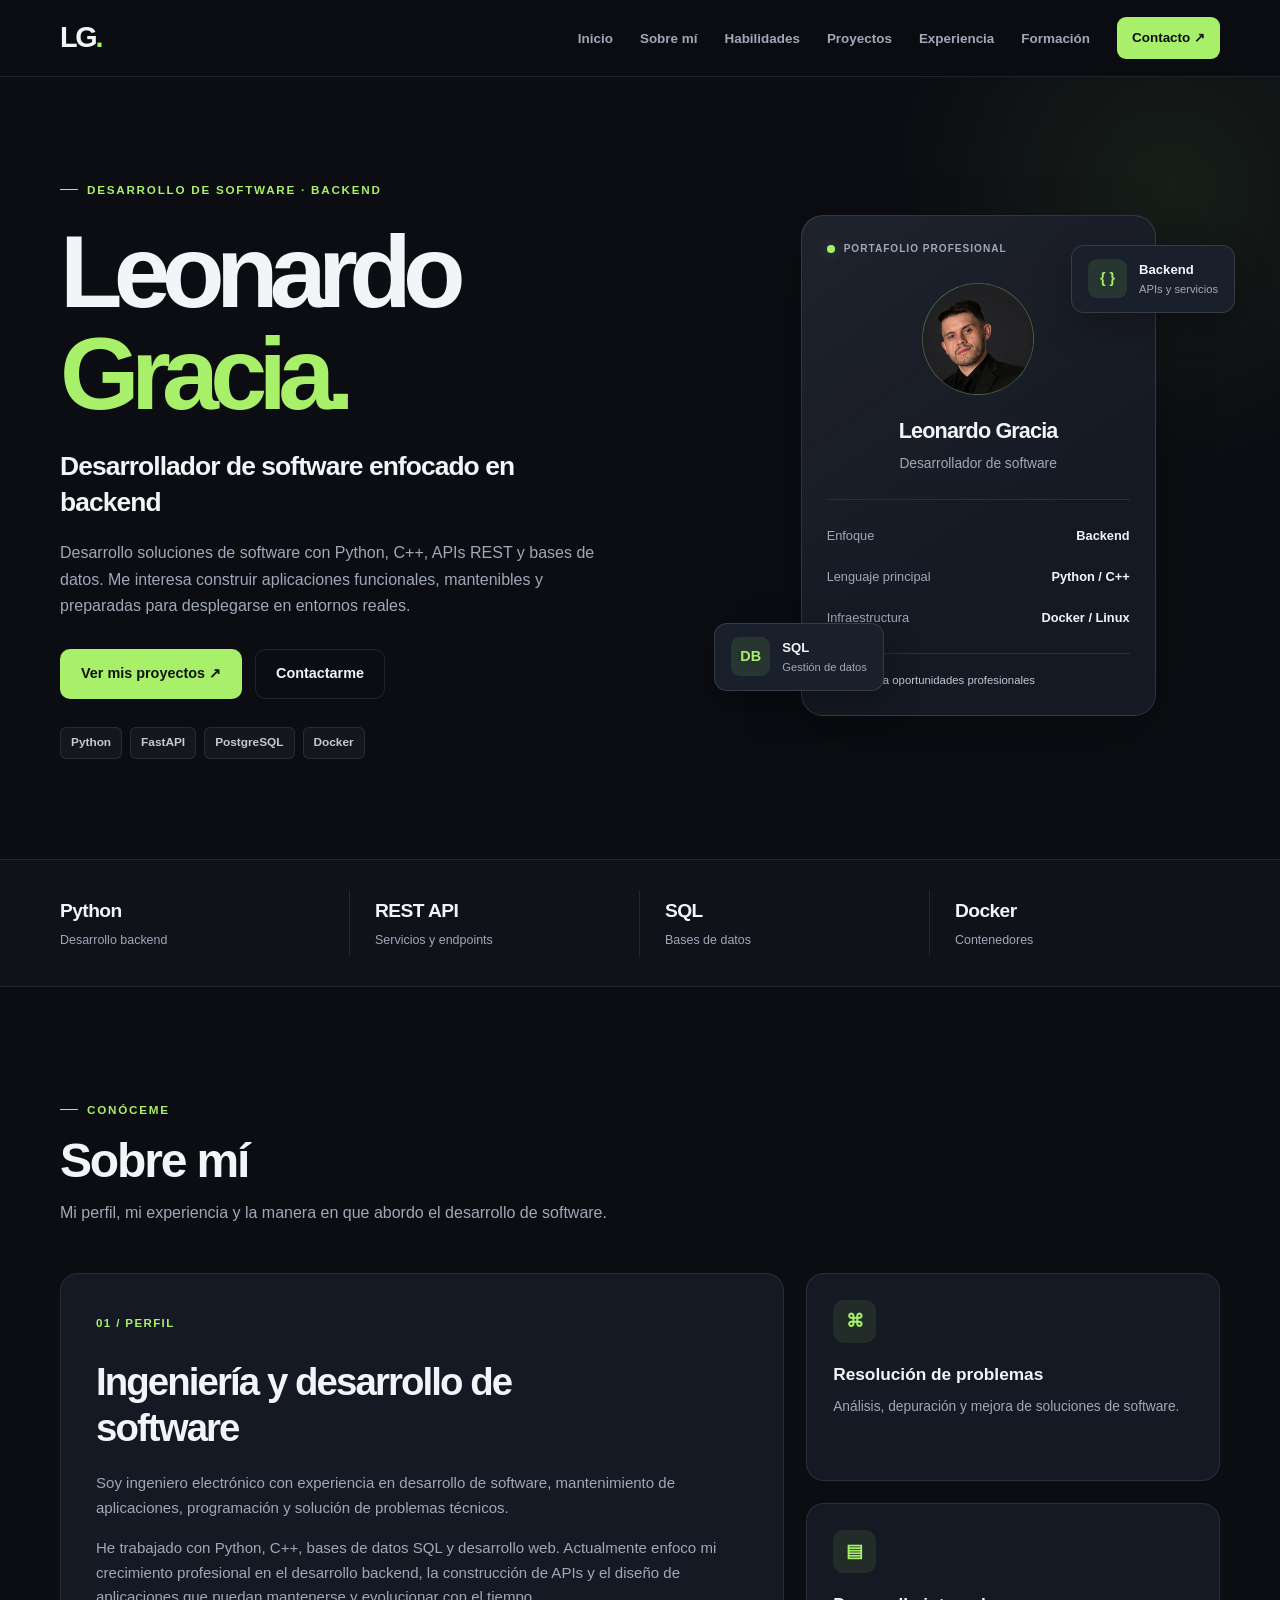
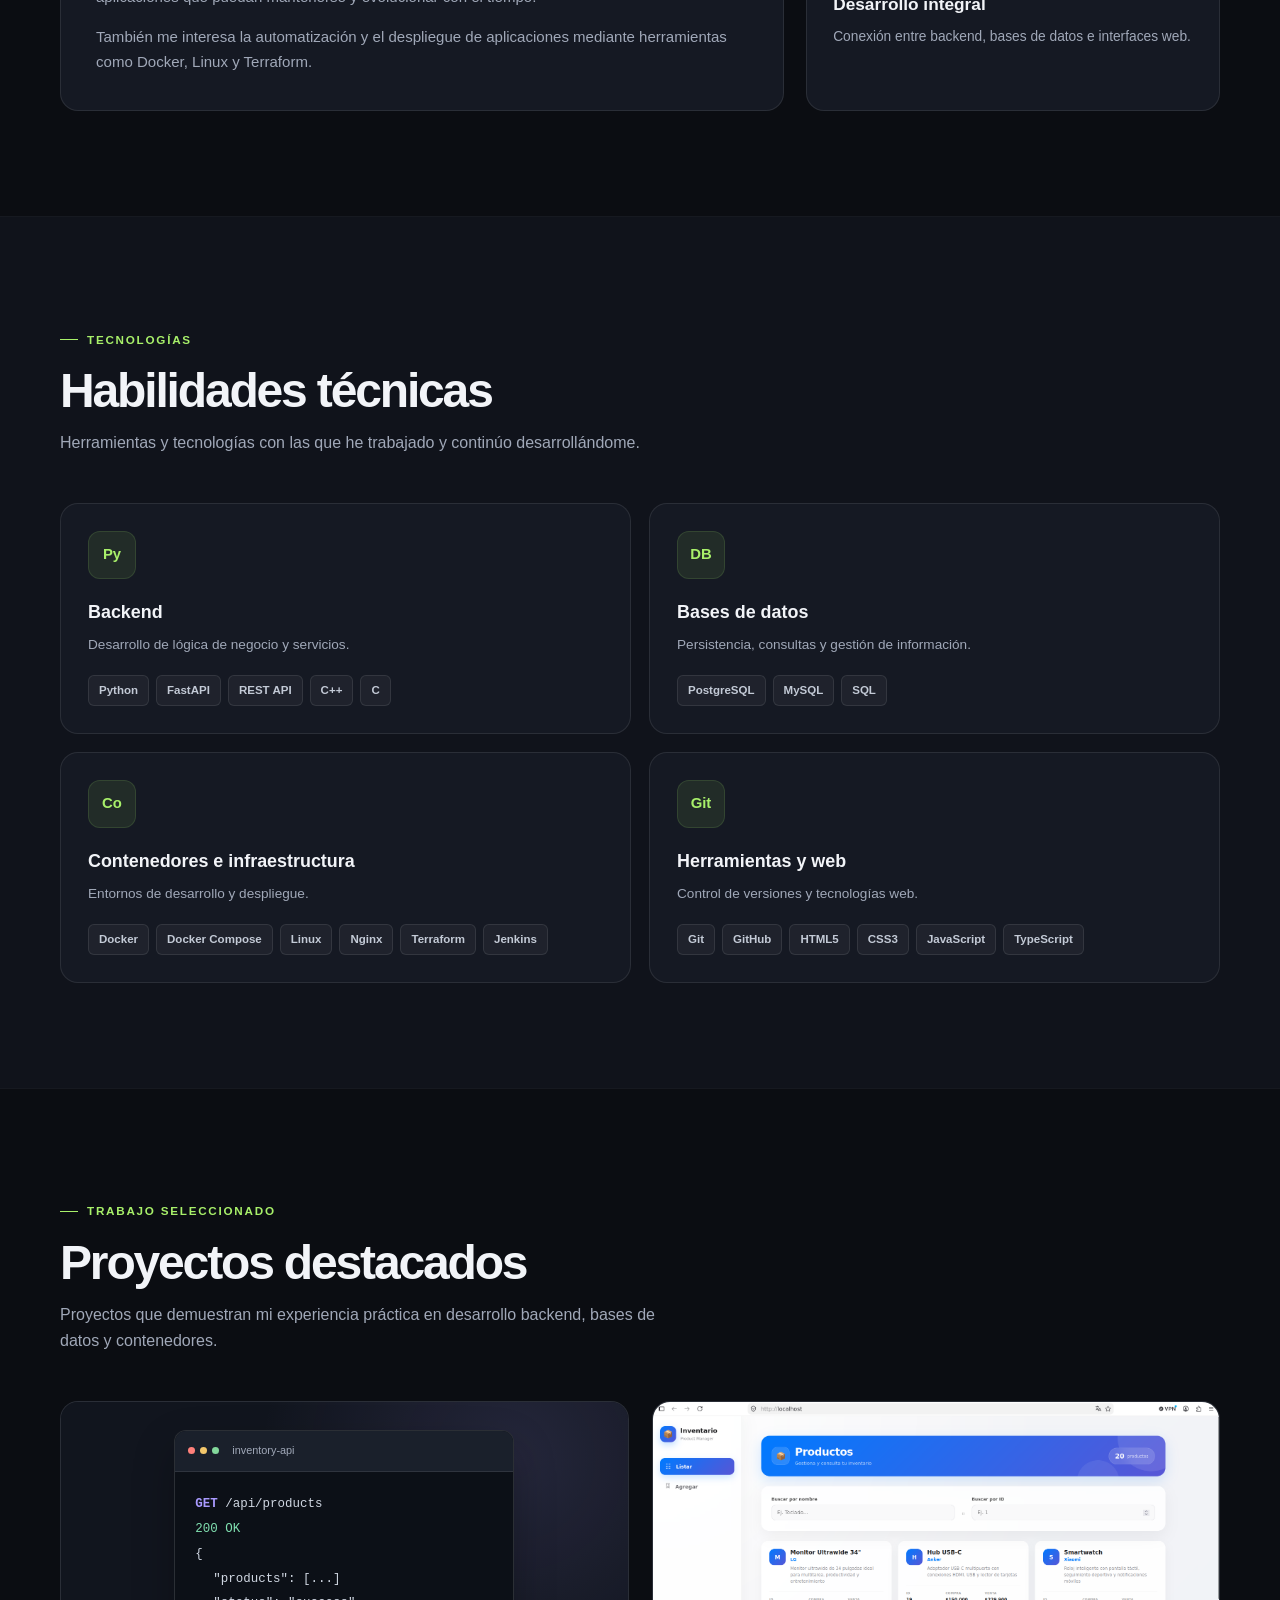
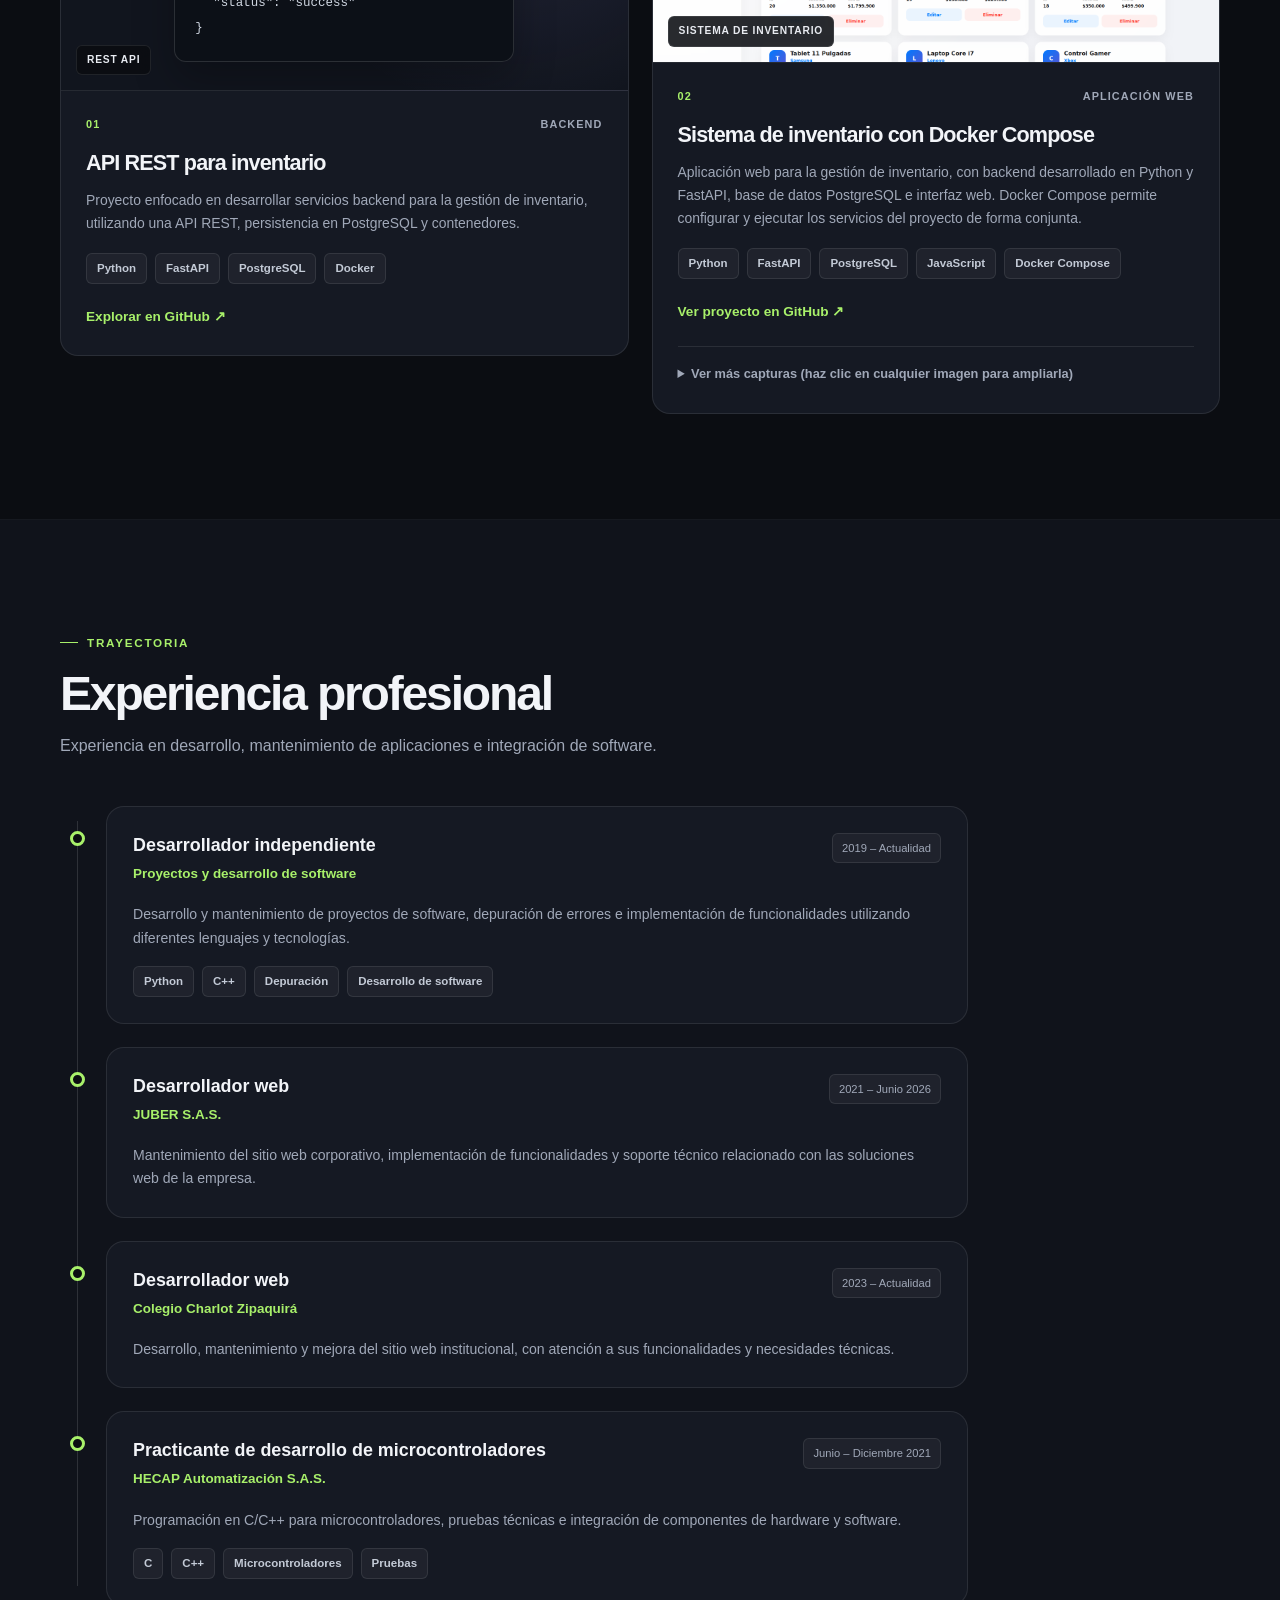
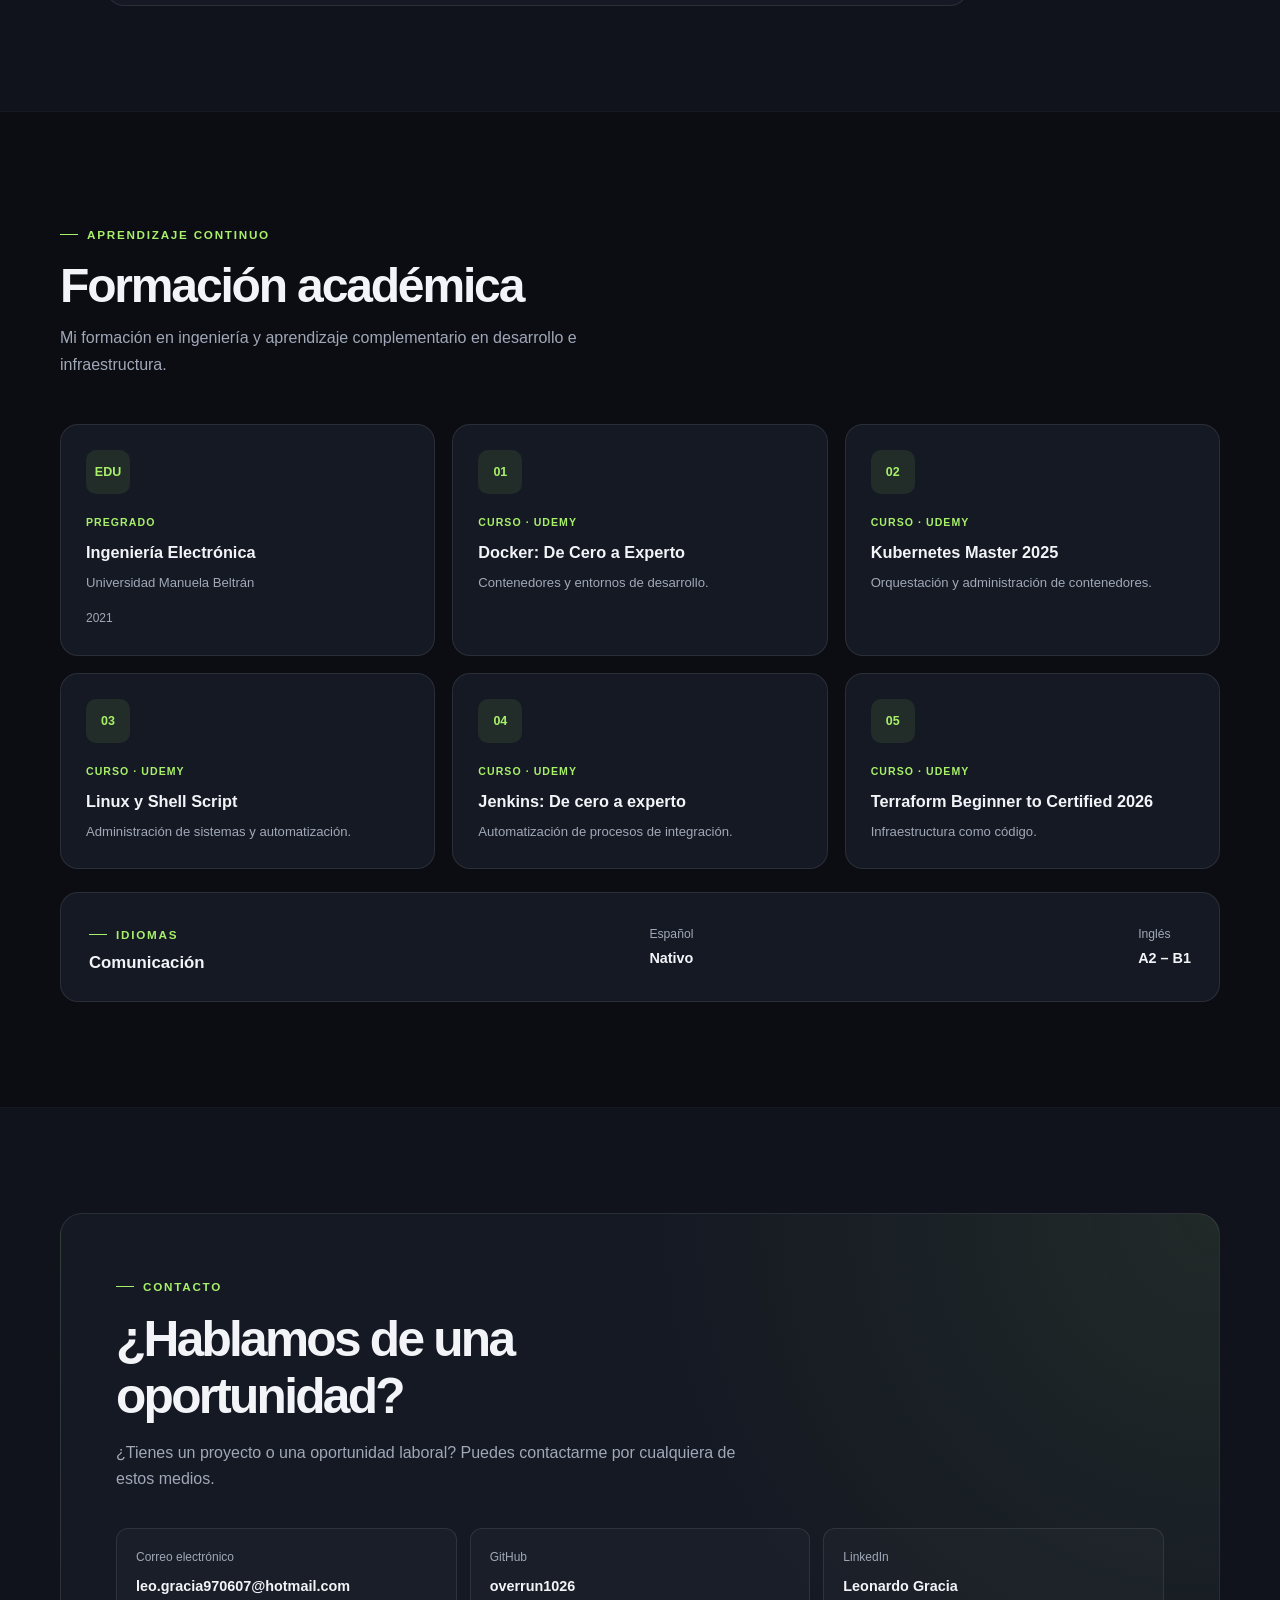
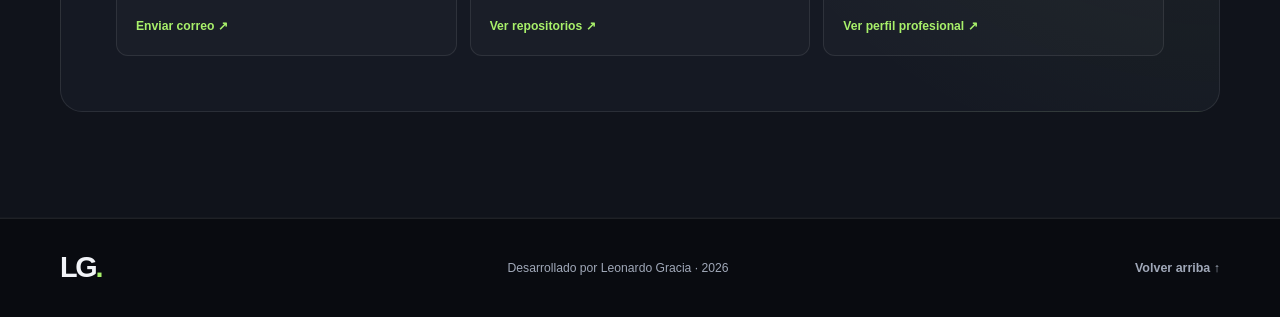
==== index.html @ 77dfb919 "Mi primer commit Portafolio pagina web" ====
<!DOCTYPE html>
<html lang="es">
<head>
  <meta charset="UTF-8">
  <meta name="viewport" content="width=device-width, initial-scale=1.0">

  <meta
    name="description"
    content="Portafolio profesional de Leonardo Gracia, desarrollador de software enfocado en backend, Python, FastAPI, bases de datos y Docker."
  >

  <title>Leonardo Gracia | Desarrollador Backend</title>

  <link rel="stylesheet" href="style.css">
</head>

<body>

  <!-- Navegación -->
  <header class="header">
    <nav class="navbar container">
      <a href="#inicio" class="logo">LG<span>.</span></a>

      <button
        class="menu-toggle"
        id="menu-toggle"
        aria-label="Abrir menú"
        aria-expanded="false"
        aria-controls="nav-links"
      >
        ☰
      </button>

      <ul class="nav-links" id="nav-links">
        <li><a href="#inicio">Inicio</a></li>
        <li><a href="#sobre-mi">Sobre mí</a></li>
        <li><a href="#habilidades">Habilidades</a></li>
        <li><a href="#proyectos">Proyectos</a></li>
        <li><a href="#experiencia">Experiencia</a></li>
        <li><a href="#formacion">Formación</a></li>
        <li><a href="#contacto" class="nav-contact">Contacto ↗</a></li>
      </ul>
    </nav>
  </header>

  <main>

    <!-- Inicio -->
    <section class="hero section" id="inicio">
      <div class="container hero-grid">

        <div class="hero-content">
          <span class="eyebrow">
            DESARROLLO DE SOFTWARE · BACKEND
          </span>

          <h1>
            Leonardo<br>
            <span>Gracia.</span>
          </h1>

          <h2 class="hero-subtitle">
            Desarrollador de software enfocado en backend
          </h2>

          <p class="hero-description">
            Desarrollo soluciones de software con Python, C++,
            APIs REST y bases de datos. Me interesa construir
            aplicaciones funcionales, mantenibles y preparadas
            para desplegarse en entornos reales.
          </p>

          <div class="hero-actions">
            <a href="#proyectos" class="button button-primary">
              Ver mis proyectos ↗
            </a>

            <a href="#contacto" class="button button-secondary">
              Contactarme
            </a>
          </div>

          <div class="hero-tags">
            <span>Python</span>
            <span>FastAPI</span>
            <span>PostgreSQL</span>
            <span>Docker</span>
          </div>
        </div>

        <div class="hero-visual">
          <div class="profile-card">

            <div class="profile-top">
              <span class="status-dot"></span>
              <span>PORTAFOLIO PROFESIONAL</span>
            </div>

            <div class="profile-photo">
              <img
                src="assets/foto-perfil.jpg"
                alt="Fotografía de Leonardo Gracia"
                onerror="this.style.display='none'"
              >
              <span class="profile-initials">LG</span>
            </div>

            <h3>Leonardo Gracia</h3>
            <p>Desarrollador de software</p>

            <div class="profile-divider"></div>

            <div class="profile-detail">
              <span>Enfoque</span>
              <strong>Backend</strong>
            </div>

            <div class="profile-detail">
              <span>Lenguaje principal</span>
              <strong>Python / C++</strong>
            </div>

            <div class="profile-detail">
              <span>Infraestructura</span>
              <strong>Docker / Linux</strong>
            </div>

            <div class="profile-footer">
              <span class="status-dot"></span>
              Abierto a oportunidades profesionales
            </div>

          </div>

          <div class="floating-card floating-card-top">
            <span class="floating-icon">{ }</span>
            <div>
              <strong>Backend</strong>
              <span>APIs y servicios</span>
            </div>
          </div>

          <div class="floating-card floating-card-bottom">
            <span class="floating-icon">DB</span>
            <div>
              <strong>SQL</strong>
              <span>Gestión de datos</span>
            </div>
          </div>
        </div>

      </div>
    </section>

    <!-- Datos destacados -->
    <section class="highlights">
      <div class="container highlights-grid">

        <div class="highlight-item">
          <span class="highlight-number">Python</span>
          <span class="highlight-label">Desarrollo backend</span>
        </div>

        <div class="highlight-item">
          <span class="highlight-number">REST API</span>
          <span class="highlight-label">Servicios y endpoints</span>
        </div>

        <div class="highlight-item">
          <span class="highlight-number">SQL</span>
          <span class="highlight-label">Bases de datos</span>
        </div>

        <div class="highlight-item">
          <span class="highlight-number">Docker</span>
          <span class="highlight-label">Contenedores</span>
        </div>

      </div>
    </section>

    <!-- Sobre mí -->
    <section class="section" id="sobre-mi">
      <div class="container">

        <div class="section-heading">
          <span class="eyebrow">CONÓCEME</span>
          <h2>Sobre mí</h2>
          <p>
            Mi perfil, mi experiencia y la manera en que abordo
            el desarrollo de software.
          </p>
        </div>

        <div class="about-grid">

          <div class="panel about-main">
            <span class="panel-number">01 / PERFIL</span>

            <h3>Ingeniería y desarrollo de software</h3>

            <p>
              Soy ingeniero electrónico con experiencia en
              desarrollo de software, mantenimiento de aplicaciones,
              programación y solución de problemas técnicos.
            </p>

            <p>
              He trabajado con Python, C++, bases de datos SQL
              y desarrollo web. Actualmente enfoco mi crecimiento
              profesional en el desarrollo backend, la construcción
              de APIs y el diseño de aplicaciones que puedan
              mantenerse y evolucionar con el tiempo.
            </p>

            <p>
              También me interesa la automatización y el despliegue
              de aplicaciones mediante herramientas como Docker,
              Linux y Terraform.
            </p>
          </div>

          <div class="about-side">

            <div class="panel about-small">
              <span class="about-icon">⌘</span>
              <h3>Resolución de problemas</h3>
              <p>
                Análisis, depuración y mejora de soluciones
                de software.
              </p>
            </div>

            <div class="panel about-small">
              <span class="about-icon">▤</span>
              <h3>Desarrollo integral</h3>
              <p>
                Conexión entre backend, bases de datos
                e interfaces web.
              </p>
            </div>

          </div>
        </div>
      </div>
    </section>

    <!-- Habilidades -->
    <section class="section section-alt" id="habilidades">
      <div class="container">

        <div class="section-heading">
          <span class="eyebrow">TECNOLOGÍAS</span>
          <h2>Habilidades técnicas</h2>
          <p>
            Herramientas y tecnologías con las que he trabajado
            y continúo desarrollándome.
          </p>
        </div>

        <div class="skills-grid">

          <article class="panel skill-card">
            <div class="skill-icon">Py</div>
            <h3>Backend</h3>
            <p>Desarrollo de lógica de negocio y servicios.</p>
            <div class="skill-tags">
              <span>Python</span>
              <span>FastAPI</span>
              <span>REST API</span>
              <span>C++</span>
              <span>C</span>
            </div>
          </article>

          <article class="panel skill-card">
            <div class="skill-icon">DB</div>
            <h3>Bases de datos</h3>
            <p>Persistencia, consultas y gestión de información.</p>
            <div class="skill-tags">
              <span>PostgreSQL</span>
              <span>MySQL</span>
              <span>SQL</span>
            </div>
          </article>

          <article class="panel skill-card">
            <div class="skill-icon">Co</div>
            <h3>Contenedores e infraestructura</h3>
            <p>Entornos de desarrollo y despliegue.</p>
            <div class="skill-tags">
              <span>Docker</span>
              <span>Docker Compose</span>
              <span>Linux</span>
              <span>Nginx</span>
              <span>Terraform</span>
              <span>Jenkins</span>
            </div>
          </article>

          <article class="panel skill-card">
            <div class="skill-icon">Git</div>
            <h3>Herramientas y web</h3>
            <p>Control de versiones y tecnologías web.</p>
            <div class="skill-tags">
              <span>Git</span>
              <span>GitHub</span>
              <span>HTML5</span>
              <span>CSS3</span>
              <span>JavaScript</span>
              <span>TypeScript</span>
            </div>
          </article>

        </div>
      </div>
    </section>

    <!-- Proyectos -->
    <section class="section" id="proyectos">
      <div class="container">

        <div class="section-heading">
          <span class="eyebrow">TRABAJO SELECCIONADO</span>
          <h2>Proyectos destacados</h2>
          <p>
            Proyectos que demuestran mi experiencia práctica
            en desarrollo backend, bases de datos y contenedores.
          </p>
        </div>

        <div class="projects-grid">

          <!-- Proyecto 1: API REST -->
          <article class="panel project-card">

            <div class="project-visual project-visual-api">
              <div class="mock-window">
                <div class="mock-window-header">
                  <span></span>
                  <span></span>
                  <span></span>
                  <p>inventory-api</p>
                </div>

                <div class="mock-code">
                  <p><span class="code-purple">GET</span> /api/products</p>
                  <p><span class="code-green">200 OK</span></p>
                  <p>{</p>
                  <p class="code-indent">"products": [...]</p>
                  <p class="code-indent">"status": "success"</p>
                  <p>}</p>
                </div>
              </div>
              <span class="project-visual-label">REST API</span>
            </div>

            <div class="project-content">
              <div class="project-meta">
                <span>01</span>
                <span>BACKEND</span>
              </div>

              <h3>API REST para inventario</h3>

              <p>
                Proyecto enfocado en desarrollar servicios backend
                para la gestión de inventario, utilizando una API
                REST, persistencia en PostgreSQL y contenedores.
              </p>

              <div class="skill-tags">
                <span>Python</span>
                <span>FastAPI</span>
                <span>PostgreSQL</span>
                <span>Docker</span>
              </div>

              <a
                class="project-link"
                href="https://github.com/overrun1026"
                target="_blank"
                rel="noopener noreferrer"
              >
                Explorar en GitHub ↗
              </a>
            </div>

          </article>

          <!-- Proyecto 2: Sistema de inventario -->
          <article class="panel project-card">

            <div class="project-visual project-visual-inventory">
              <img
                class="inventory-cover"
                src="assets/inventario/01-image.png"
                alt="Vista principal del sistema de inventario web"
                loading="lazy"
              >

              <span class="project-visual-label">
                SISTEMA DE INVENTARIO
              </span>
            </div>

            <div class="project-content">
              <div class="project-meta">
                <span>02</span>
                <span>APLICACIÓN WEB</span>
              </div>

              <h3>Sistema de inventario con Docker Compose</h3>

              <p>
                Aplicación web para la gestión de inventario,
                con backend desarrollado en Python y FastAPI,
                base de datos PostgreSQL e interfaz web.
                Docker Compose permite configurar y ejecutar
                los servicios del proyecto de forma conjunta.
              </p>

              <div class="skill-tags">
                <span>Python</span>
                <span>FastAPI</span>
                <span>PostgreSQL</span>
                <span>JavaScript</span>
                <span>Docker Compose</span>
              </div>

              <a
                class="project-link"
                href="https://github.com/overrun1026/App-Inventario-DockerCompose"
                target="_blank"
                rel="noopener noreferrer"
              >
                Ver proyecto en GitHub ↗
              </a>

              <!-- Galería de imágenes -->
              <details class="project-gallery">
                <summary>
                  Ver más capturas (haz clic en cualquier imagen para ampliarla)
                </summary>

                <div class="project-gallery-grid">

                  <figure class="project-gallery-item">
                    <img
                      src="assets/inventario/02-image.png"
                      alt="Segunda captura del sistema de inventario"
                      loading="lazy"
                    >
                    <figcaption>Vista del sistema · 02</figcaption>
                  </figure>

                  <figure class="project-gallery-item">
                    <img
                      src="assets/inventario/03-image.png"
                      alt="Tercera captura del sistema de inventario"
                      loading="lazy"
                    >
                    <figcaption>Vista del sistema · 03</figcaption>
                  </figure>

                  <figure class="project-gallery-item">
                    <img
                      src="assets/inventario/04-image.png"
                      alt="Cuarta captura del sistema de inventario"
                      loading="lazy"
                    >
                    <figcaption>Vista del sistema · 04</figcaption>
                  </figure>

                  <figure class="project-gallery-item">
                    <img
                      src="assets/inventario/05-image.png"
                      alt="Quinta captura del sistema de inventario"
                      loading="lazy"
                    >
                    <figcaption>Vista del sistema · 05</figcaption>
                  </figure>

                </div>
              </details>
            </div>

          </article>

        </div>
      </div>
    </section>

    <!-- Experiencia -->
    <section class="section section-alt" id="experiencia">
      <div class="container">

        <div class="section-heading">
          <span class="eyebrow">TRAYECTORIA</span>
          <h2>Experiencia profesional</h2>
          <p>
            Experiencia en desarrollo, mantenimiento de aplicaciones
            e integración de software.
          </p>
        </div>

        <div class="timeline">

          <article class="timeline-item">
            <div class="timeline-marker"></div>

            <div class="panel timeline-card">
              <div class="timeline-top">
                <div>
                  <h3>Desarrollador independiente</h3>
                  <span class="timeline-company">
                    Proyectos y desarrollo de software
                  </span>
                </div>
                <span class="timeline-date">2019 – Actualidad</span>
              </div>

              <p>
                Desarrollo y mantenimiento de proyectos de software,
                depuración de errores e implementación de funcionalidades
                utilizando diferentes lenguajes y tecnologías.
              </p>

              <div class="skill-tags">
                <span>Python</span>
                <span>C++</span>
                <span>Depuración</span>
                <span>Desarrollo de software</span>
              </div>
            </div>
          </article>

          <article class="timeline-item">
            <div class="timeline-marker"></div>

            <div class="panel timeline-card">
              <div class="timeline-top">
                <div>
                  <h3>Desarrollador web</h3>
                  <span class="timeline-company">JUBER S.A.S.</span>
                </div>
                <span class="timeline-date">2021 – Junio 2026</span>
              </div>

              <p>
                Mantenimiento del sitio web corporativo,
                implementación de funcionalidades y soporte técnico
                relacionado con las soluciones web de la empresa.
              </p>
            </div>
          </article>

          <article class="timeline-item">
            <div class="timeline-marker"></div>

            <div class="panel timeline-card">
              <div class="timeline-top">
                <div>
                  <h3>Desarrollador web</h3>
                  <span class="timeline-company">
                    Colegio Charlot Zipaquirá
                  </span>
                </div>
                <span class="timeline-date">2023 – Actualidad</span>
              </div>

              <p>
                Desarrollo, mantenimiento y mejora del sitio web
                institucional, con atención a sus funcionalidades
                y necesidades técnicas.
              </p>
            </div>
          </article>

          <article class="timeline-item">
            <div class="timeline-marker"></div>

            <div class="panel timeline-card">
              <div class="timeline-top">
                <div>
                  <h3>Practicante de desarrollo de microcontroladores</h3>
                  <span class="timeline-company">
                    HECAP Automatización S.A.S.
                  </span>
                </div>
                <span class="timeline-date">Junio – Diciembre 2021</span>
              </div>

              <p>
                Programación en C/C++ para microcontroladores,
                pruebas técnicas e integración de componentes
                de hardware y software.
              </p>

              <div class="skill-tags">
                <span>C</span>
                <span>C++</span>
                <span>Microcontroladores</span>
                <span>Pruebas</span>
              </div>
            </div>
          </article>

        </div>
      </div>
    </section>

    <!-- Formación -->
    <section class="section" id="formacion">
      <div class="container">

        <div class="section-heading">
          <span class="eyebrow">APRENDIZAJE CONTINUO</span>
          <h2>Formación académica</h2>
          <p>
            Mi formación en ingeniería y aprendizaje complementario
            en desarrollo e infraestructura.
          </p>
        </div>

        <div class="education-grid">

          <article class="panel education-card">
            <span class="education-icon">EDU</span>
            <span class="education-type">PREGRADO</span>

            <h3>Ingeniería Electrónica</h3>

            <p>Universidad Manuela Beltrán</p>

            <span class="education-date">2021</span>
          </article>

          <article class="panel education-card">
            <span class="education-icon">01</span>
            <span class="education-type">CURSO · UDEMY</span>

            <h3>Docker: De Cero a Experto</h3>

            <p>Contenedores y entornos de desarrollo.</p>
          </article>

          <article class="panel education-card">
            <span class="education-icon">02</span>
            <span class="education-type">CURSO · UDEMY</span>

            <h3>Kubernetes Master 2025</h3>

            <p>Orquestación y administración de contenedores.</p>
          </article>

          <article class="panel education-card">
            <span class="education-icon">03</span>
            <span class="education-type">CURSO · UDEMY</span>

            <h3>Linux y Shell Script</h3>

            <p>Administración de sistemas y automatización.</p>
          </article>

          <article class="panel education-card">
            <span class="education-icon">04</span>
            <span class="education-type">CURSO · UDEMY</span>

            <h3>Jenkins: De cero a experto</h3>

            <p>Automatización de procesos de integración.</p>
          </article>

          <article class="panel education-card">
            <span class="education-icon">05</span>
            <span class="education-type">CURSO · UDEMY</span>

            <h3>Terraform Beginner to Certified 2026</h3>

            <p>Infraestructura como código.</p>
          </article>

        </div>

        <div class="language-panel panel">
          <div>
            <span class="eyebrow">IDIOMAS</span>
            <h3>Comunicación</h3>
          </div>

          <div class="language-item">
            <span>Español</span>
            <strong>Nativo</strong>
          </div>

          <div class="language-item">
            <span>Inglés</span>
            <strong>A2 – B1</strong>
          </div>
        </div>

      </div>
    </section>

    <!-- Contacto -->
    <section class="section section-alt" id="contacto">
      <div class="container">

        <div class="contact-panel">

          <div class="contact-heading">
            <span class="eyebrow">CONTACTO</span>
            <h2>¿Hablamos de una oportunidad?</h2>
            <p>
              ¿Tienes un proyecto o una oportunidad laboral?
              Puedes contactarme por cualquiera de estos medios.
            </p>
          </div>

          <div class="contact-links">

            <a
              class="contact-item"
              href="mailto:leo.gracia970607@hotmail.com"
            >
              <span class="contact-label">Correo electrónico</span>
              <span class="contact-value">
                leo.gracia970607@hotmail.com
              </span>
              <span class="contact-action">Enviar correo ↗</span>
            </a>

            <a
              class="contact-item"
              href="https://github.com/overrun1026"
              target="_blank"
              rel="noopener noreferrer"
            >
              <span class="contact-label">GitHub</span>
              <span class="contact-value">overrun1026</span>
              <span class="contact-action">Ver repositorios ↗</span>
            </a>

            <a
              class="contact-item"
              href="https://www.linkedin.com/in/leonardo-gracia-71222124b/"
              target="_blank"
              rel="noopener noreferrer"
            >
              <span class="contact-label">LinkedIn</span>
              <span class="contact-value">Leonardo Gracia</span>
              <span class="contact-action">
                Ver perfil profesional ↗
              </span>
            </a>

          </div>
        </div>

      </div>
    </section>

  </main>

  <!-- Pie de página -->
  <footer class="footer">
    <div class="container footer-content">
      <a href="#inicio" class="logo">LG<span>.</span></a>

      <p>
        Desarrollado por Leonardo Gracia ·
        <span id="current-year"></span>
      </p>

      <a href="#inicio" class="back-to-top">Volver arriba ↑</a>
    </div>
  </footer>

  <!-- Visor de imágenes: se controla desde script.js -->
  <div
    class="image-lightbox"
    id="image-lightbox"
    role="dialog"
    aria-modal="true"
    aria-label="Visor de capturas del proyecto"
    aria-describedby="lightbox-hint"
    hidden
  >
    <div class="image-lightbox__topbar">
      <span class="image-lightbox__title" id="lightbox-title">Captura del proyecto</span>
      <button class="image-lightbox__button" id="lightbox-close" type="button" aria-label="Cerrar visor">✕</button>
    </div>

    <div class="image-lightbox__viewport" id="lightbox-viewport">
      <img class="image-lightbox__image" id="lightbox-image" alt="">
    </div>

    <div class="image-lightbox__controls">
      <button class="image-lightbox__button" id="lightbox-prev" type="button" aria-label="Imagen anterior">‹</button>
      <button class="image-lightbox__button" id="lightbox-zoom-out" type="button" aria-label="Reducir zoom">−</button>
      <button class="image-lightbox__button" id="lightbox-zoom-reset" type="button" aria-label="Restablecer zoom">100%</button>
      <button class="image-lightbox__button" id="lightbox-zoom-in" type="button" aria-label="Aumentar zoom">+</button>
      <button class="image-lightbox__button" id="lightbox-next" type="button" aria-label="Imagen siguiente">›</button>
    </div>

    <p class="image-lightbox__hint" id="lightbox-hint">
      Usa +/− para ampliar · ←/→ para cambiar de imagen · Esc para cerrar
    </p>
  </div>

  <script src="script.js"></script>

</body>
</html>
---- style.css ----
/* =========================================
   1. VARIABLES Y CONFIGURACIÓN GENERAL
========================================= */

:root {
  --bg: #0b0d12;
  --bg-alt: #10131b;
  --surface: #151923;
  --surface-hover: #1b2130;
  --border: rgba(255, 255, 255, 0.09);
  --text: #f2f4f8;
  --text-muted: #a0a8b8;
  --accent: #a8f06a;
  --accent-dark: #8fd34d;
  --purple: #a99aff;
  --blue: #7bbcff;
  --green: #80e0b0;
  --radius: 18px;
  --container: 1160px;
  --shadow: 0 20px 60px rgba(0, 0, 0, 0.22);
  --transition: 180ms ease;
}

* {
  box-sizing: border-box;
  margin: 0;
  padding: 0;
}

html {
  scroll-behavior: smooth;
  scroll-padding-top: 90px;
}

body {
  background: var(--bg);
  color: var(--text);
  font-family: Inter, "Segoe UI", Roboto, Arial, sans-serif;
  line-height: 1.65;
  font-size: 16px;
  -webkit-font-smoothing: antialiased;
}

body.lightbox-open {
  overflow: hidden;
}

img {
  display: block;
  max-width: 100%;
}

a {
  color: inherit;
  text-decoration: none;
}

button {
  font: inherit;
}

button,
a {
  -webkit-tap-highlight-color: transparent;
}

button:focus-visible,
a:focus-visible,
summary:focus-visible {
  outline: 2px solid var(--accent);
  outline-offset: 4px;
}

::selection {
  background: var(--accent);
  color: #111;
}

.container {
  width: min(var(--container), calc(100% - 48px));
  margin-inline: auto;
}

.section {
  padding: 105px 0;
}

.section-alt {
  background: var(--bg-alt);
  border-top: 1px solid rgba(255, 255, 255, 0.025);
  border-bottom: 1px solid rgba(255, 255, 255, 0.025);
}

.eyebrow {
  display: inline-flex;
  align-items: center;
  gap: 9px;
  color: var(--accent);
  font-size: 0.73rem;
  font-weight: 800;
  letter-spacing: 0.15em;
  text-transform: uppercase;
}

.eyebrow::before {
  content: "";
  width: 18px;
  height: 1px;
  background: currentColor;
}

.section-heading {
  max-width: 690px;
  margin-bottom: 46px;
}

.section-heading h2 {
  margin-top: 14px;
  margin-bottom: 12px;
  font-size: clamp(2rem, 4vw, 3rem);
  line-height: 1.15;
  letter-spacing: -0.045em;
}

.section-heading > p {
  max-width: 600px;
  color: var(--text-muted);
}

.panel {
  background: var(--surface);
  border: 1px solid var(--border);
  border-radius: var(--radius);
  transition:
    border-color var(--transition),
    background var(--transition),
    transform var(--transition);
}

.panel:hover {
  border-color: rgba(168, 240, 106, 0.22);
}

/* =========================================
   2. NAVEGACIÓN
========================================= */

.header {
  position: sticky;
  z-index: 100;
  top: 0;
  background: rgba(11, 13, 18, 0.88);
  border-bottom: 1px solid var(--border);
  backdrop-filter: blur(18px);
  -webkit-backdrop-filter: blur(18px);
}

.navbar {
  display: flex;
  align-items: center;
  justify-content: space-between;
  min-height: 76px;
  gap: 28px;
}

.logo {
  flex-shrink: 0;
  font-size: 1.8rem;
  font-weight: 900;
  letter-spacing: -0.08em;
}

.logo span {
  color: var(--accent);
}

.nav-links {
  display: flex;
  align-items: center;
  gap: 27px;
  list-style: none;
}

.nav-links a {
  color: var(--text-muted);
  font-size: 0.84rem;
  font-weight: 600;
  transition: color var(--transition);
}

.nav-links a:hover {
  color: var(--text);
}

.nav-links .nav-contact {
  display: inline-flex;
  align-items: center;
  gap: 8px;
  padding: 10px 15px;
  color: var(--bg);
  background: var(--accent);
  border-radius: 9px;
  font-weight: 800;
}

.nav-links .nav-contact:hover {
  color: var(--bg);
  background: var(--accent-dark);
}

.menu-toggle {
  display: none;
  padding: 6px 10px;
  color: var(--text);
  background: transparent;
  border: 1px solid var(--border);
  border-radius: 9px;
  cursor: pointer;
  font-size: 1.4rem;
}

/* =========================================
   3. HERO / PORTADA
========================================= */

.hero {
  position: relative;
  overflow: hidden;
  padding-top: 95px;
  padding-bottom: 100px;
}

.hero::before {
  position: absolute;
  z-index: -1;
  top: -180px;
  right: -180px;
  width: 580px;
  height: 580px;
  background: radial-gradient(
    circle,
    rgba(168, 240, 106, 0.075),
    transparent 68%
  );
  content: "";
  pointer-events: none;
}

.hero-grid {
  display: grid;
  grid-template-columns: 1.1fr 0.9fr;
  align-items: center;
  gap: 85px;
}

.hero-content h1 {
  margin-top: 22px;
  font-size: clamp(4rem, 8vw, 6.6rem);
  line-height: 0.99;
  letter-spacing: -0.085em;
  font-weight: 900;
}

.hero-content h1 span {
  color: var(--accent);
}

.hero-subtitle {
  margin-top: 25px;
  max-width: 530px;
  font-size: clamp(1.2rem, 2.4vw, 1.65rem);
  line-height: 1.35;
  letter-spacing: -0.035em;
}

.hero-description {
  max-width: 550px;
  margin-top: 20px;
  color: var(--text-muted);
  font-size: 1rem;
}

.hero-actions {
  display: flex;
  flex-wrap: wrap;
  gap: 13px;
  margin-top: 30px;
}

.button {
  display: inline-flex;
  min-height: 48px;
  align-items: center;
  justify-content: center;
  padding: 12px 20px;
  border: 1px solid transparent;
  border-radius: 10px;
  font-size: 0.9rem;
  font-weight: 800;
  transition:
    background var(--transition),
    border-color var(--transition),
    transform var(--transition);
}

.button:hover {
  transform: translateY(-2px);
}

.button-primary {
  color: #10140d;
  background: var(--accent);
}

.button-primary:hover {
  background: var(--accent-dark);
}

.button-secondary {
  color: var(--text);
  background: transparent;
  border-color: var(--border);
}

.button-secondary:hover {
  background: var(--surface);
  border-color: rgba(255, 255, 255, 0.22);
}

.hero-tags,
.skill-tags {
  display: flex;
  flex-wrap: wrap;
  gap: 8px;
}

.hero-tags {
  margin-top: 28px;
}

.hero-tags span,
.skill-tags span {
  display: inline-flex;
  align-items: center;
  padding: 5px 10px;
  color: #c3cad6;
  background: rgba(255, 255, 255, 0.045);
  border: 1px solid var(--border);
  border-radius: 6px;
  font-size: 0.74rem;
  font-weight: 600;
}

/* =========================================
   4. TARJETA DE PERFIL
========================================= */

.hero-visual {
  position: relative;
  display: flex;
  justify-content: center;
  align-items: center;
  min-width: 0;
  padding: 25px 15px;
}

.profile-card {
  width: 100%;
  max-width: 355px;
  padding: 25px;
  background:
    linear-gradient(
      145deg,
      rgba(255, 255, 255, 0.045),
      transparent 65%
    ),
    var(--surface);
  border: 1px solid rgba(255, 255, 255, 0.12);
  border-radius: 22px;
  box-shadow: var(--shadow);
}

.profile-top {
  display: flex;
  align-items: center;
  gap: 9px;
  color: var(--text-muted);
  font-size: 0.63rem;
  font-weight: 800;
  letter-spacing: 0.1em;
}

.status-dot {
  display: inline-block;
  width: 8px;
  height: 8px;
  flex-shrink: 0;
  background: var(--accent);
  border-radius: 50%;
  box-shadow: 0 0 12px rgba(168, 240, 106, 0.3);
}

.profile-photo {
  position: relative;
  display: grid;
  overflow: hidden;
  width: 112px;
  height: 112px;
  place-items: center;
  margin: 26px auto 18px;
  background: linear-gradient(145deg, #27303d, #11151d);
  border: 1px solid rgba(168, 240, 106, 0.3);
  border-radius: 50%;
}

.profile-photo img {
  position: absolute;
  z-index: 2;
  width: 100%;
  height: 100%;
  object-fit: cover;
}

.profile-initials {
  color: var(--accent);
  font-size: 2.4rem;
  font-weight: 900;
  letter-spacing: -0.08em;
}

.profile-card h3 {
  text-align: center;
  font-size: 1.35rem;
  letter-spacing: -0.04em;
}

.profile-card > p {
  margin-top: 4px;
  color: var(--text-muted);
  text-align: center;
  font-size: 0.86rem;
}

.profile-divider {
  height: 1px;
  margin: 23px 0 15px;
  background: var(--border);
}

.profile-detail {
  display: flex;
  justify-content: space-between;
  gap: 15px;
  padding: 10px 0;
  font-size: 0.8rem;
}

.profile-detail span {
  color: var(--text-muted);
}

.profile-detail strong {
  text-align: right;
  font-weight: 700;
}

.profile-footer {
  display: flex;
  align-items: center;
  gap: 9px;
  margin-top: 15px;
  padding-top: 17px;
  color: #c2c9d4;
  border-top: 1px solid var(--border);
  font-size: 0.71rem;
}

.floating-card {
  position: absolute;
  z-index: 3;
  display: flex;
  align-items: center;
  gap: 12px;
  padding: 13px 16px;
  background: #1a202b;
  border: 1px solid rgba(255, 255, 255, 0.12);
  border-radius: 13px;
  box-shadow: 0 12px 35px rgba(0, 0, 0, 0.28);
}

.floating-card-top {
  top: 55px;
  right: -15px;
}

.floating-card-bottom {
  bottom: 50px;
  left: -22px;
}

.floating-icon {
  display: grid;
  width: 39px;
  height: 39px;
  flex-shrink: 0;
  place-items: center;
  color: var(--accent);
  background: rgba(168, 240, 106, 0.1);
  border-radius: 9px;
  font-size: 0.9rem;
  font-weight: 900;
}

.floating-card div {
  display: flex;
  flex-direction: column;
}

.floating-card strong {
  font-size: 0.82rem;
}

.floating-card div span {
  color: var(--text-muted);
  font-size: 0.7rem;
}

/* =========================================
   5. BANDA DE TECNOLOGÍAS
========================================= */

.highlights {
  background: #0f1218;
  border-top: 1px solid var(--border);
  border-bottom: 1px solid var(--border);
}

.highlights-grid {
  display: grid;
  grid-template-columns: repeat(4, 1fr);
  padding-block: 30px;
}

.highlight-item {
  display: flex;
  flex-direction: column;
  gap: 4px;
  padding: 5px 25px;
  border-right: 1px solid var(--border);
}

.highlight-item:first-child {
  padding-left: 0;
}

.highlight-item:last-child {
  border-right: 0;
}

.highlight-number {
  color: var(--text);
  font-size: 1.2rem;
  font-weight: 900;
  letter-spacing: -0.03em;
}

.highlight-label {
  color: var(--text-muted);
  font-size: 0.78rem;
}

/* =========================================
   6. SOBRE MÍ
========================================= */

.about-grid {
  display: grid;
  grid-template-columns: 1.4fr 0.8fr;
  gap: 22px;
}

.about-main {
  padding: 35px;
}

.panel-number {
  color: var(--accent);
  font-size: 0.72rem;
  font-weight: 800;
  letter-spacing: 0.12em;
}

.about-main h3 {
  max-width: 500px;
  margin-top: 24px;
  margin-bottom: 20px;
  font-size: clamp(1.7rem, 3vw, 2.4rem);
  line-height: 1.2;
  letter-spacing: -0.05em;
}

.about-main p {
  margin-top: 15px;
  color: var(--text-muted);
  font-size: 0.94rem;
}

.about-side {
  display: grid;
  gap: 22px;
}

.about-small {
  padding: 26px;
}

.about-icon {
  display: grid;
  width: 43px;
  height: 43px;
  place-items: center;
  color: var(--accent);
  background: rgba(168, 240, 106, 0.09);
  border-radius: 11px;
  font-size: 1.1rem;
  font-weight: 900;
}

.about-small h3 {
  margin-top: 17px;
  font-size: 1.08rem;
}

.about-small p {
  margin-top: 8px;
  color: var(--text-muted);
  font-size: 0.86rem;
}

/* =========================================
   7. HABILIDADES
========================================= */

.skills-grid {
  display: grid;
  grid-template-columns: repeat(2, minmax(0, 1fr));
  gap: 18px;
}

.skill-card {
  padding: 27px;
}

.skill-icon {
  display: grid;
  width: 48px;
  height: 48px;
  place-items: center;
  color: var(--accent);
  background: rgba(168, 240, 106, 0.09);
  border: 1px solid rgba(168, 240, 106, 0.13);
  border-radius: 12px;
  font-size: 0.93rem;
  font-weight: 900;
}

.skill-card h3 {
  margin-top: 19px;
  font-size: 1.12rem;
}

.skill-card > p {
  margin-top: 7px;
  margin-bottom: 18px;
  color: var(--text-muted);
  font-size: 0.85rem;
}

.skill-card .skill-tags {
  gap: 7px;
}

.skill-tags span {
  font-size: 0.72rem;
}

/* =========================================
   8. PROYECTOS
========================================= */

.projects-grid {
  display: grid;
  grid-template-columns: repeat(2, minmax(0, 1fr));
  align-items: start;
  gap: 23px;
}

.project-card {
  overflow: hidden;
  min-width: 0;
}

.project-card:hover {
  transform: translateY(-4px);
}

.project-visual {
  position: relative;
  display: flex;
  overflow: hidden;
  min-height: 235px;
  align-items: center;
  justify-content: center;
  padding: 28px;
  background: #10151f;
  border-bottom: 1px solid var(--border);
}

.project-visual-api {
  background:
    radial-gradient(
      circle at 80% 20%,
      rgba(169, 154, 255, 0.13),
      transparent 50%
    ),
    #11151e;
}

.mock-window {
  overflow: hidden;
  width: 100%;
  max-width: 340px;
  background: #0c1017;
  border: 1px solid rgba(255, 255, 255, 0.13);
  border-radius: 12px;
  box-shadow: 0 18px 40px rgba(0, 0, 0, 0.25);
}

.mock-window-header {
  display: flex;
  align-items: center;
  gap: 5px;
  padding: 11px 13px;
  background: #1a202b;
  border-bottom: 1px solid var(--border);
}

.mock-window-header > span {
  width: 7px;
  height: 7px;
  background: #4d5666;
  border-radius: 50%;
}

.mock-window-header > span:first-child {
  background: #ff807a;
}

.mock-window-header > span:nth-child(2) {
  background: #f3c76b;
}

.mock-window-header > span:nth-child(3) {
  background: #83d89b;
}

.mock-window-header p {
  margin-left: 8px;
  color: var(--text-muted);
  font-size: 0.68rem;
}

.mock-code {
  padding: 20px;
  color: #d0d7e2;
  font-family: Consolas, "Courier New", monospace;
  font-size: 0.78rem;
  line-height: 2;
}

.code-purple {
  color: var(--purple);
  font-weight: 800;
}

.code-green {
  color: var(--green);
}

.code-indent {
  padding-left: 18px;
}

.project-visual-inventory {
  padding: 0;
  background: #11151e;
}

.inventory-cover {
  width: 100%;
  height: 260px;
  object-fit: cover;
  object-position: top center;
  cursor: zoom-in;
  transition: transform 250ms ease;
}

.project-card:hover .inventory-cover {
  transform: scale(1.025);
}

.project-visual-label {
  position: absolute;
  bottom: 15px;
  left: 15px;
  padding: 6px 10px;
  color: #e8ebf1;
  background: rgba(11, 13, 18, 0.88);
  border: 1px solid var(--border);
  border-radius: 6px;
  font-size: 0.64rem;
  font-weight: 800;
  letter-spacing: 0.08em;
  backdrop-filter: blur(10px);
}

.project-content {
  padding: 25px;
}

.project-meta {
  display: flex;
  justify-content: space-between;
  gap: 12px;
  color: var(--text-muted);
  font-size: 0.68rem;
  font-weight: 800;
  letter-spacing: 0.1em;
}

.project-meta span:first-child {
  color: var(--accent);
}

.project-content h3 {
  margin-top: 15px;
  font-size: 1.35rem;
  line-height: 1.3;
  letter-spacing: -0.04em;
}

.project-content > p {
  margin-top: 12px;
  margin-bottom: 18px;
  color: var(--text-muted);
  font-size: 0.87rem;
}

.project-content > .skill-tags {
  margin-top: 18px;
}

.project-link {
  display: inline-flex;
  margin-top: 22px;
  color: var(--accent);
  font-size: 0.85rem;
  font-weight: 800;
}

.project-link:hover {
  color: var(--accent-dark);
}

/* Galería del proyecto */

.project-gallery {
  margin-top: 22px;
  border-top: 1px solid var(--border);
}

.project-gallery summary {
  padding: 17px 0 5px;
  color: var(--text-muted);
  cursor: pointer;
  font-size: 0.8rem;
  font-weight: 700;
  line-height: 1.5;
}

.project-gallery summary:hover {
  color: var(--accent);
}

.project-gallery-grid {
  display: grid;
  grid-template-columns: repeat(2, minmax(0, 1fr));
  gap: 12px;
  padding-top: 16px;
}

.project-gallery-item {
  overflow: hidden;
  min-width: 0;
  background: #0c1017;
  border: 1px solid var(--border);
  border-radius: 10px;
}

.project-gallery-item img {
  width: 100%;
  aspect-ratio: 4 / 3;
  object-fit: cover;
  cursor: zoom-in;
  transition: transform 220ms ease;
}

.project-gallery-item img:hover {
  transform: scale(1.045);
}

.project-gallery-item figcaption {
  padding: 9px;
  color: var(--text-muted);
  font-size: 0.7rem;
}

/* =========================================
   9. EXPERIENCIA PROFESIONAL
========================================= */

.timeline {
  position: relative;
  display: grid;
  gap: 23px;
  max-width: 900px;
  margin-left: 8px;
}

.timeline::before {
  position: absolute;
  top: 15px;
  bottom: 20px;
  left: 9px;
  width: 1px;
  background: rgba(255, 255, 255, 0.13);
  content: "";
}

.timeline-item {
  position: relative;
  padding-left: 38px;
}

.timeline-marker {
  position: absolute;
  z-index: 2;
  top: 25px;
  left: 2px;
  width: 15px;
  height: 15px;
  background: var(--bg);
  border: 3px solid var(--accent);
  border-radius: 50%;
}

.timeline-card {
  padding: 26px;
}

.timeline-top {
  display: flex;
  align-items: flex-start;
  justify-content: space-between;
  gap: 18px;
}

.timeline-top h3 {
  font-size: 1.12rem;
  line-height: 1.4;
}

.timeline-company {
  display: inline-block;
  margin-top: 5px;
  color: var(--accent);
  font-size: 0.84rem;
  font-weight: 700;
}

.timeline-date {
  flex-shrink: 0;
  padding: 5px 9px;
  color: var(--text-muted);
  background: rgba(255, 255, 255, 0.045);
  border: 1px solid var(--border);
  border-radius: 6px;
  font-size: 0.7rem;
}

.timeline-card > p {
  margin-top: 17px;
  color: var(--text-muted);
  font-size: 0.88rem;
}

.timeline-card .skill-tags {
  margin-top: 16px;
}

/* =========================================
   10. FORMACIÓN
========================================= */

.education-grid {
  display: grid;
  grid-template-columns: repeat(3, minmax(0, 1fr));
  gap: 17px;
}

.education-card {
  padding: 25px;
}

.education-icon {
  display: grid;
  width: 44px;
  height: 44px;
  place-items: center;
  color: var(--accent);
  background: rgba(168, 240, 106, 0.09);
  border-radius: 10px;
  font-size: 0.78rem;
  font-weight: 900;
}

.education-type {
  display: block;
  margin-top: 20px;
  color: var(--accent);
  font-size: 0.66rem;
  font-weight: 800;
  letter-spacing: 0.1em;
}

.education-card h3 {
  margin-top: 9px;
  font-size: 1.02rem;
  line-height: 1.45;
}

.education-card > p {
  margin-top: 8px;
  color: var(--text-muted);
  font-size: 0.82rem;
}

.education-date {
  display: inline-block;
  margin-top: 15px;
  color: var(--text-muted);
  font-size: 0.75rem;
}

.language-panel {
  display: flex;
  align-items: center;
  gap: 35px;
  margin-top: 23px;
  padding: 24px 28px;
}

.language-panel h3 {
  margin-top: 5px;
  font-size: 1.05rem;
}

.language-item {
  display: flex;
  flex-direction: column;
  gap: 3px;
  margin-left: auto;
}

.language-item span {
  color: var(--text-muted);
  font-size: 0.76rem;
}

.language-item strong {
  font-size: 0.9rem;
}

/* =========================================
   11. CONTACTO
========================================= */

.contact-panel {
  padding: clamp(25px, 5vw, 55px);
  background:
    radial-gradient(
      circle at 100% 0%,
      rgba(168, 240, 106, 0.08),
      transparent 45%
    ),
    var(--surface);
  border: 1px solid var(--border);
  border-radius: 22px;
}

.contact-heading {
  max-width: 650px;
}

.contact-heading h2 {
  margin-top: 15px;
  font-size: clamp(2rem, 4vw, 3.1rem);
  line-height: 1.15;
  letter-spacing: -0.055em;
}

.contact-heading p {
  margin-top: 15px;
  color: var(--text-muted);
}

.contact-links {
  display: grid;
  grid-template-columns: repeat(3, minmax(0, 1fr));
  gap: 13px;
  margin-top: 35px;
}

.contact-item {
  display: flex;
  min-width: 0;
  flex-direction: column;
  padding: 19px;
  background: rgba(255, 255, 255, 0.025);
  border: 1px solid var(--border);
  border-radius: 12px;
  transition:
    border-color var(--transition),
    background var(--transition),
    transform var(--transition);
}

.contact-item:hover {
  transform: translateY(-3px);
  background: rgba(255, 255, 255, 0.045);
  border-color: rgba(168, 240, 106, 0.32);
}

.contact-label {
  color: var(--text-muted);
  font-size: 0.75rem;
}

.contact-value {
  overflow-wrap: anywhere;
  margin-top: 7px;
  font-size: 0.9rem;
  font-weight: 800;
}

.contact-action {
  margin-top: 18px;
  color: var(--accent);
  font-size: 0.76rem;
  font-weight: 800;
}

/* =========================================
   12. PIE DE PÁGINA
========================================= */

.footer {
  padding: 25px 0;
  background: #090b10;
  border-top: 1px solid var(--border);
}

.footer-content {
  display: flex;
  align-items: center;
  justify-content: space-between;
  gap: 20px;
}

.footer-content > p {
  color: var(--text-muted);
  text-align: center;
  font-size: 0.76rem;
}

.back-to-top {
  color: var(--text-muted);
  font-size: 0.78rem;
  font-weight: 700;
  transition: color var(--transition);
}

.back-to-top:hover {
  color: var(--accent);
}

/* =========================================
   13. VISOR DE IMÁGENES
========================================= */

.image-lightbox[hidden] {
  display: none !important;
}

.image-lightbox {
  position: fixed;
  z-index: 1000;
  inset: 0;
  display: flex;
  flex-direction: column;
  align-items: stretch;
  justify-content: space-between;
  padding: 18px;
  color: #f5f6fa;
  background: rgba(5, 7, 11, 0.97);
  backdrop-filter: blur(15px);
  -webkit-backdrop-filter: blur(15px);
}

.image-lightbox__topbar {
  display: flex;
  flex-shrink: 0;
  align-items: center;
  justify-content: space-between;
  gap: 20px;
  width: 100%;
  max-width: 1500px;
  margin-inline: auto;
}

.image-lightbox__title {
  overflow: hidden;
  color: #dfe4ed;
  font-size: 0.9rem;
  font-weight: 700;
  text-overflow: ellipsis;
  white-space: nowrap;
}

.image-lightbox__button {
  display: inline-flex;
  min-width: 43px;
  min-height: 43px;
  align-items: center;
  justify-content: center;
  padding: 8px 12px;
  color: #f5f6fa;
  background: rgba(255, 255, 255, 0.07);
  border: 1px solid rgba(255, 255, 255, 0.14);
  border-radius: 10px;
  cursor: pointer;
  font-size: 1rem;
  font-weight: 800;
  transition:
    color var(--transition),
    background var(--transition),
    border-color var(--transition);
}

.image-lightbox__button:hover {
  color: var(--accent);
  background: rgba(255, 255, 255, 0.12);
  border-color: rgba(168, 240, 106, 0.35);
}

.image-lightbox__viewport {
  position: relative;
  display: flex;
  overflow: hidden;
  flex: 1;
  min-height: 0;
  align-items: center;
  justify-content: center;
  margin: 18px auto;
  width: 100%;
  max-width: 1500px;
  cursor: grab;
  touch-action: pan-y;
}

.image-lightbox__viewport:active {
  cursor: grabbing;
}

.image-lightbox__image {
  display: block;
  width: auto;
  height: auto;
  max-width: 100%;
  max-height: 100%;
  object-fit: contain;
  object-position: center;
  user-select: none;
  -webkit-user-drag: none;
  transform-origin: center center;
  transition: transform 120ms ease-out;
  cursor: zoom-in;
}

.image-lightbox__image.is-zoomed {
  max-width: none;
  max-height: none;
  cursor: zoom-out;
}

.image-lightbox__controls {
  display: flex;
  flex-shrink: 0;
  align-items: center;
  justify-content: center;
  flex-wrap: wrap;
  gap: 10px;
}

.image-lightbox__hint {
  margin: 12px auto 0;
  color: #929baa;
  text-align: center;
  font-size: 0.72rem;
}

/* =========================================
   14. RESPONSIVE: TABLETAS
========================================= */

@media (max-width: 1000px) {
  .nav-links {
    gap: 16px;
  }

  .nav-links a {
    font-size: 0.78rem;
  }

  .hero-grid {
    gap: 45px;
  }

  .floating-card-top {
    right: -5px;
  }

  .floating-card-bottom {
    left: -5px;
  }

  .education-grid {
    grid-template-columns: repeat(2, minmax(0, 1fr));
  }

  .contact-links {
    grid-template-columns: 1fr;
  }

  .contact-item {
    display: grid;
    grid-template-columns: 1fr auto;
    align-items: center;
    gap: 5px 15px;
  }

  .contact-label {
    grid-column: 1 / -1;
  }

  .contact-value {
    margin-top: 0;
  }

  .contact-action {
    margin-top: 0;
    text-align: right;
  }
}

/* =========================================
   15. RESPONSIVE: MÓVILES
========================================= */

@media (max-width: 760px) {
  .container {
    width: min(100% - 32px, var(--container));
  }

  .section {
    padding: 75px 0;
  }

  .navbar {
    min-height: 68px;
  }

  .menu-toggle {
    display: inline-flex;
    align-items: center;
    justify-content: center;
  }

  .nav-links {
    position: absolute;
    top: calc(100% + 1px);
    right: 0;
    left: 0;
    display: none;
    flex-direction: column;
    align-items: stretch;
    gap: 0;
    padding: 12px 16px 18px;
    background: #10131b;
    border-bottom: 1px solid var(--border);
    box-shadow: 0 20px 35px rgba(0, 0, 0, 0.25);
  }

  .nav-links.active,
  .nav-links.open {
    display: flex;
  }

  .nav-links li a {
    display: flex;
    padding: 13px 8px;
    font-size: 0.9rem;
  }

  .nav-links .nav-contact {
    justify-content: center;
    margin-top: 8px;
  }

  .hero {
    padding-top: 65px;
    padding-bottom: 65px;
  }

  .hero-grid {
    grid-template-columns: 1fr;
    gap: 35px;
  }

  .hero-content h1 {
    font-size: clamp(3.7rem, 16vw, 5.5rem);
  }

  .hero-description {
    font-size: 0.94rem;
  }

  .hero-visual {
    width: 100%;
    max-width: 440px;
    margin-inline: auto;
    padding: 20px 15px;
  }

  .profile-card {
    max-width: 340px;
  }

  .floating-card-top {
    top: 45px;
    right: -3px;
  }

  .floating-card-bottom {
    bottom: 35px;
    left: -3px;
  }

  .highlights-grid {
    grid-template-columns: repeat(2, 1fr);
    gap: 20px 0;
    padding-block: 25px;
  }

  .highlight-item {
    padding: 5px 15px;
  }

  .highlight-item:nth-child(2) {
    border-right: 0;
  }

  .highlight-item:first-child {
    padding-left: 15px;
  }

  .about-grid {
    grid-template-columns: 1fr;
  }

  .about-main {
    padding: 27px;
  }

  .about-side {
    grid-template-columns: repeat(2, minmax(0, 1fr));
    gap: 12px;
  }

  .about-small {
    padding: 20px;
  }

  .skills-grid,
  .projects-grid {
    grid-template-columns: 1fr;
  }

  .project-visual {
    min-height: 215px;
  }

  .inventory-cover {
    height: 240px;
  }

  .timeline {
    margin-left: 0;
  }

  .timeline-item {
    padding-left: 28px;
  }

  .timeline-top {
    flex-direction: column;
    gap: 10px;
  }

  .timeline-date {
    align-self: flex-start;
  }

  .education-grid {
    grid-template-columns: 1fr;
  }

  .language-panel {
    flex-wrap: wrap;
    gap: 20px;
  }

  .language-panel > div:first-child {
    width: 100%;
  }

  .language-item {
    margin-left: 0;
    margin-right: 25px;
  }

  .contact-panel {
    padding: 25px 18px;
  }

  .contact-item {
    display: flex;
    align-items: flex-start;
    gap: 4px;
  }

  .contact-action {
    margin-top: 12px;
    text-align: left;
  }

  .footer-content {
    flex-wrap: wrap;
    justify-content: center;
    gap: 12px 20px;
  }

  .footer-content > p {
    order: 3;
    width: 100%;
  }

  .image-lightbox {
    padding: 12px;
  }

  .image-lightbox__viewport {
    margin-block: 12px;
  }

  .image-lightbox__controls {
    gap: 7px;
  }

  .image-lightbox__button {
    min-width: 39px;
    min-height: 39px;
    padding: 7px 10px;
  }

  .image-lightbox__hint {
    max-width: 330px;
    line-height: 1.6;
  }
}

/* =========================================
   16. RESPONSIVE: MÓVILES PEQUEÑOS
========================================= */

@media (max-width: 420px) {
  .hero-actions {
    flex-direction: column;
  }

  .hero-actions .button {
    width: 100%;
  }

  .floating-card {
    gap: 8px;
    padding: 10px;
  }

  .floating-icon {
    width: 32px;
    height: 32px;
  }

  .floating-card strong {
    font-size: 0.74rem;
  }

  .floating-card div span {
    font-size: 0.64rem;
  }

  .about-side {
    grid-template-columns: 1fr;
  }

  .project-content {
    padding: 20px;
  }

  .project-gallery-grid {
    gap: 8px;
  }

  .project-gallery-item figcaption {
    padding: 7px;
    font-size: 0.64rem;
  }

  .image-lightbox__controls {
    gap: 5px;
  }

  .image-lightbox__button {
    min-width: 35px;
    min-height: 37px;
    padding: 6px 8px;
  }
}

/* =========================================
   17. ACCESIBILIDAD
========================================= */

@media (prefers-reduced-motion: reduce) {
  *,
  *::before,
  *::after {
    scroll-behavior: auto !important;
    animation-duration: 0.01ms !important;
    animation-iteration-count: 1 !important;
    transition-duration: 0.01ms !important;
  }
}
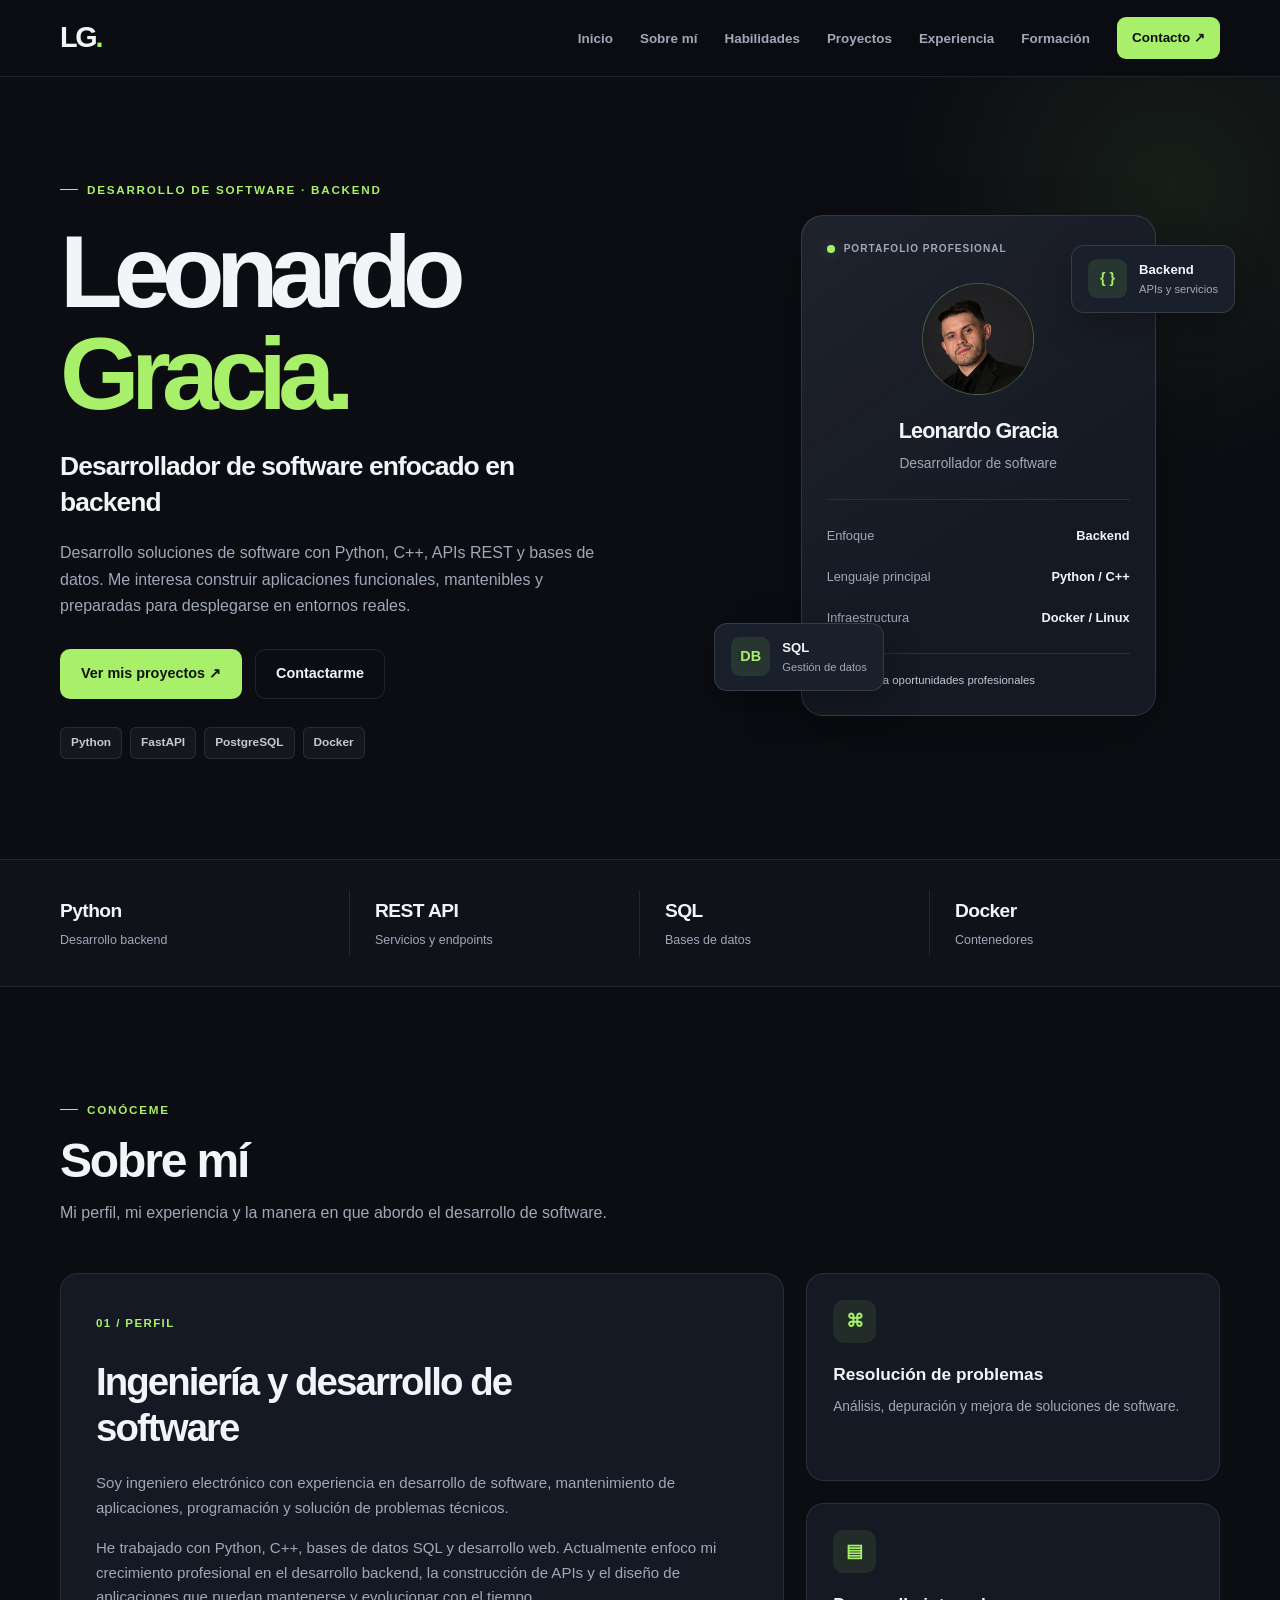
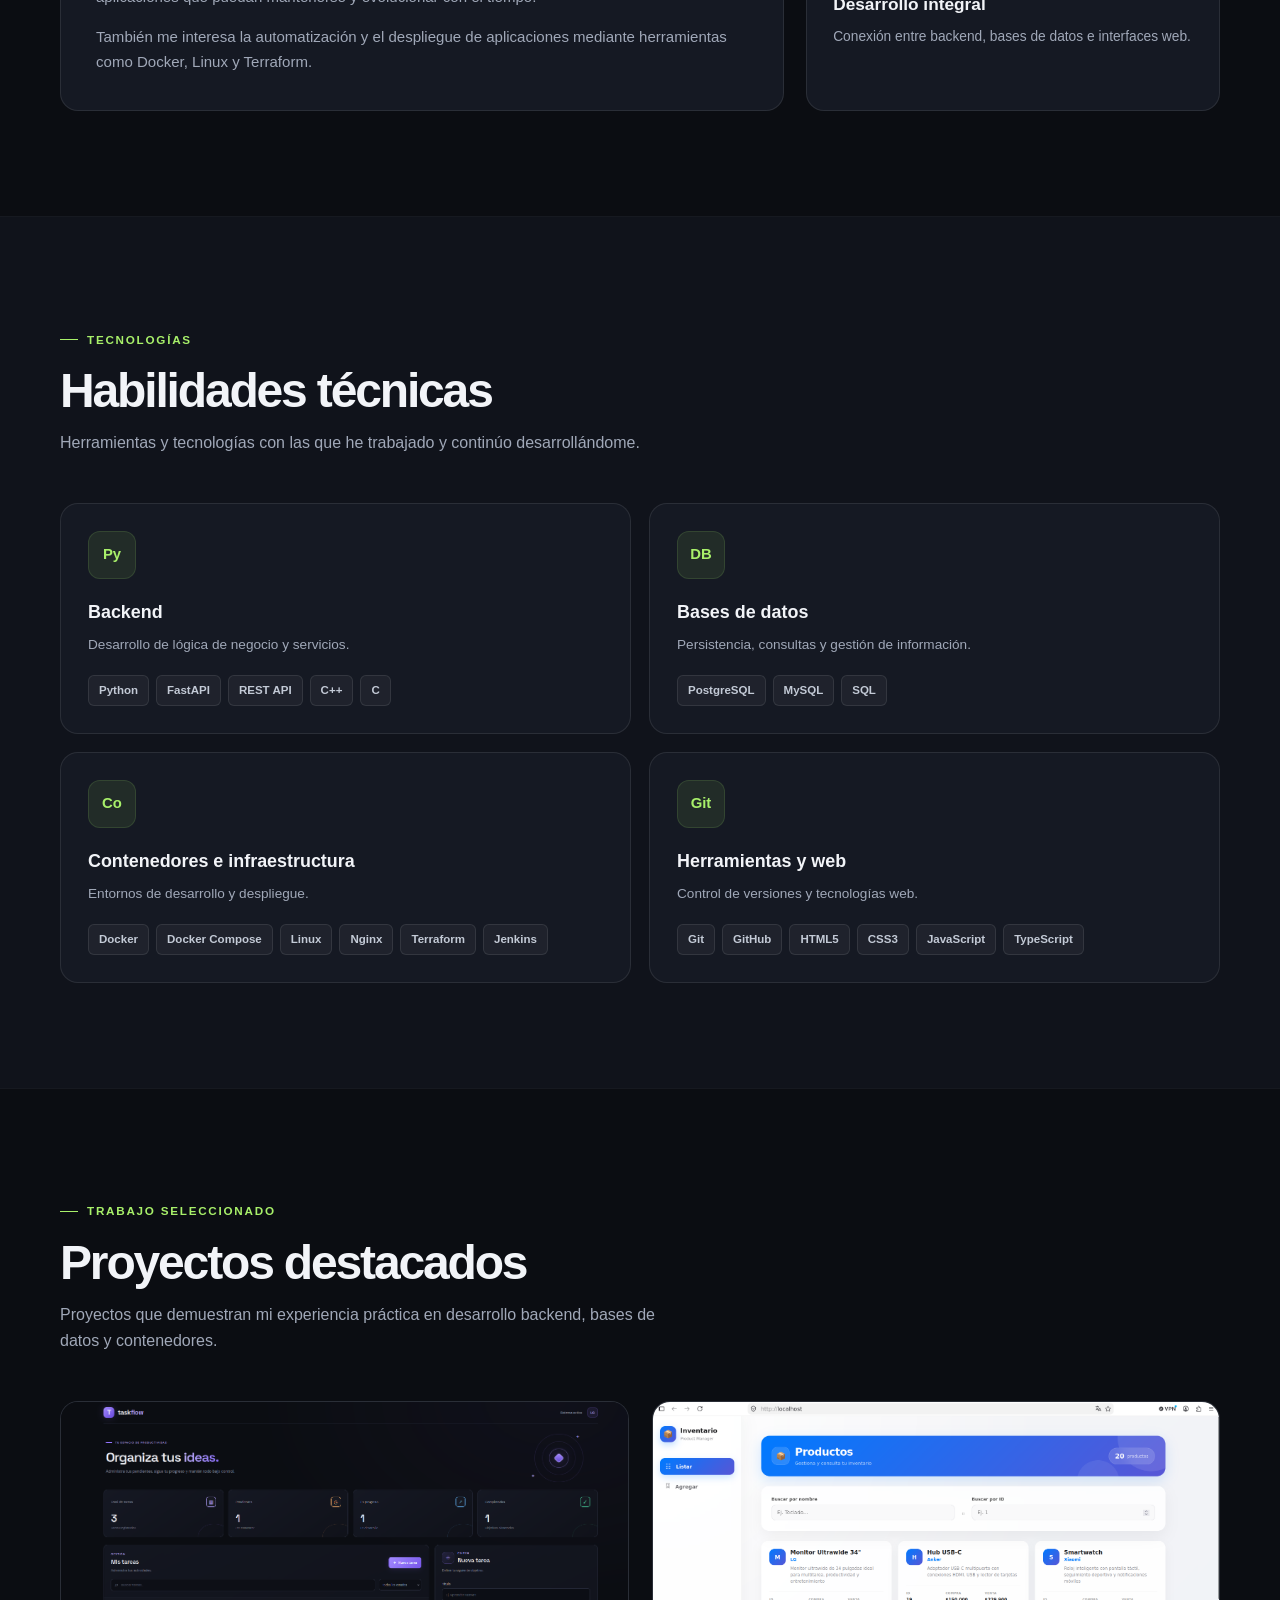
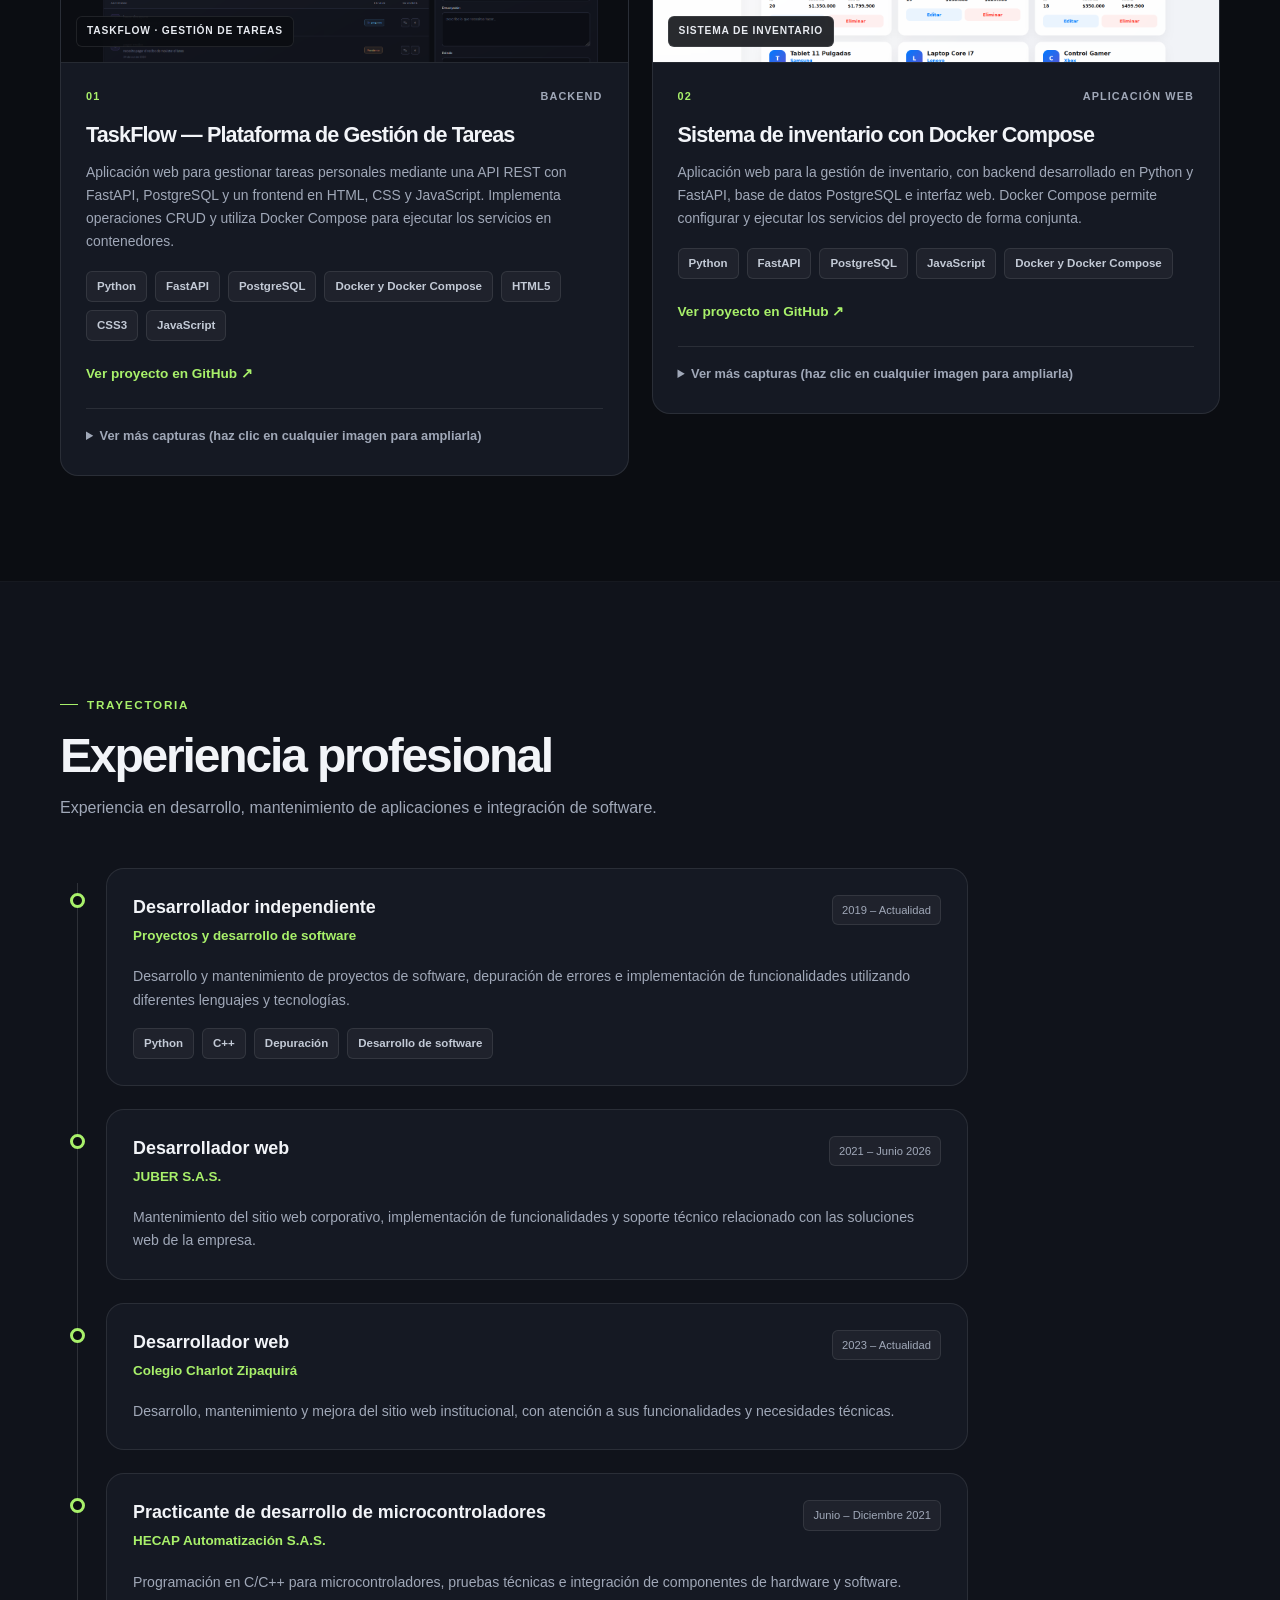
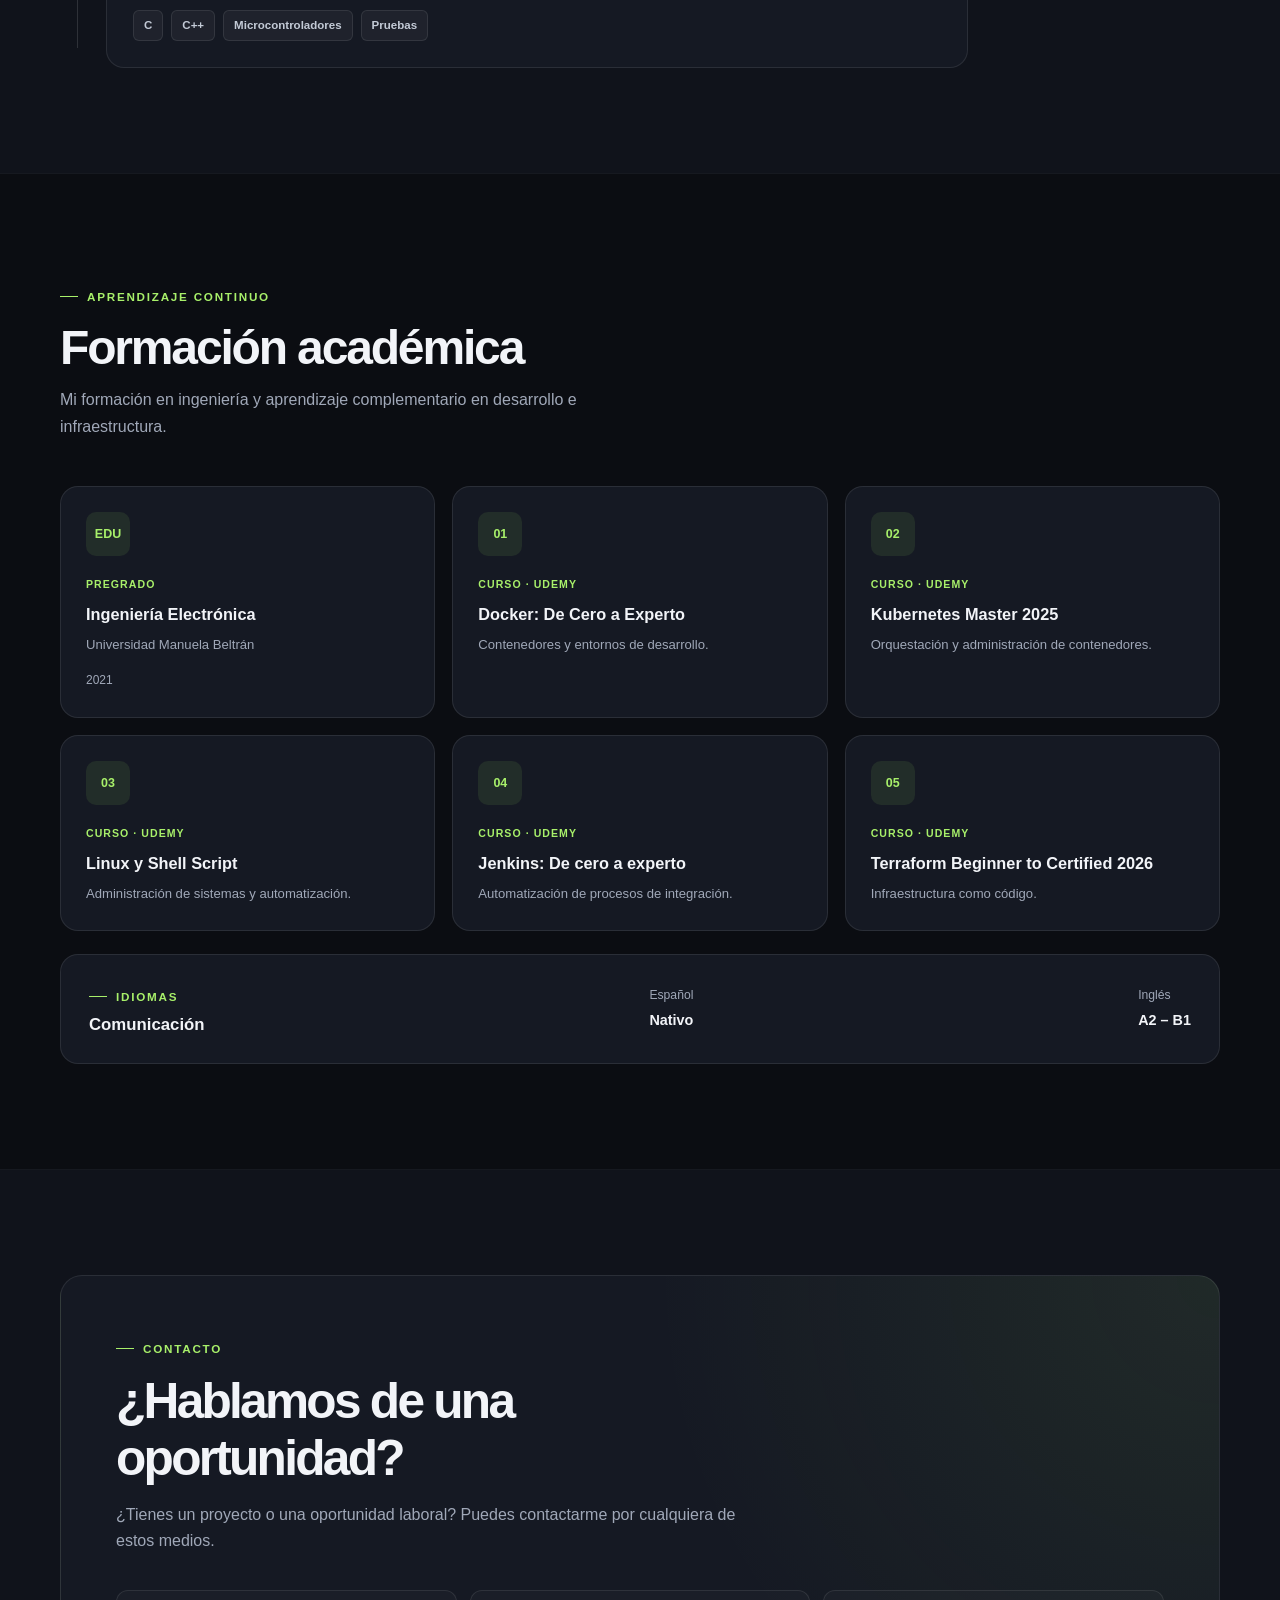
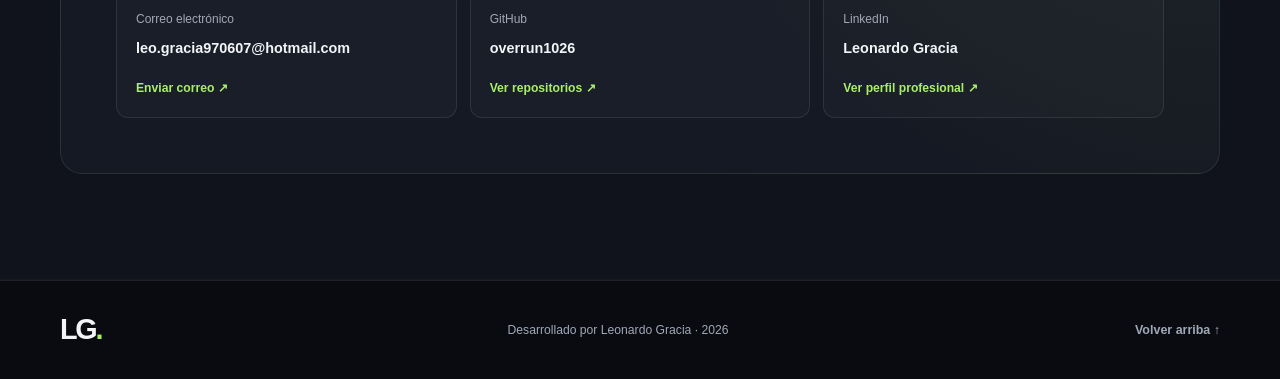
==== commit d47de1e9: "Nuevo Proyecto añadido a la lista de proyectos" ====
--- a/index.html
+++ b/index.html
@@ -317,179 +317,224 @@
     </section>
 
     <!-- Proyectos -->
-    <section class="section" id="proyectos">
-      <div class="container">
-
-        <div class="section-heading">
-          <span class="eyebrow">TRABAJO SELECCIONADO</span>
-          <h2>Proyectos destacados</h2>
+<section class="section" id="proyectos">
+  <div class="container">
+
+    <div class="section-heading">
+      <span class="eyebrow">TRABAJO SELECCIONADO</span>
+      <h2>Proyectos destacados</h2>
+      <p>
+        Proyectos que demuestran mi experiencia práctica
+        en desarrollo backend, bases de datos y contenedores.
+      </p>
+    </div>
+
+    <div class="projects-grid">
+
+      <!-- Proyecto 1: TaskFlow -->
+      <article class="panel project-card">
+
+        <div class="project-visual project-visual-inventory">
+          <img
+            class="inventory-cover"
+            src="assets/gestor-de-tareas/Imagen-01.png"
+            alt="Vista principal de TaskFlow, aplicación de gestión de tareas"
+            loading="lazy"
+          >
+
+          <span class="project-visual-label">
+            TASKFLOW · GESTIÓN DE TAREAS
+          </span>
+        </div>
+
+        <div class="project-content">
+
+          <div class="project-meta">
+            <span>01</span>
+            <span>BACKEND</span>
+          </div>
+
+          <h3>TaskFlow — Plataforma de Gestión de Tareas</h3>
+
           <p>
-            Proyectos que demuestran mi experiencia práctica
-            en desarrollo backend, bases de datos y contenedores.
+            Aplicación web para gestionar tareas personales mediante
+            una API REST con FastAPI, PostgreSQL y un frontend en HTML,
+            CSS y JavaScript. Implementa operaciones CRUD y utiliza Docker
+            Compose para ejecutar los servicios en contenedores.
           </p>
-        </div>
-
-        <div class="projects-grid">
-
-          <!-- Proyecto 1: API REST -->
-          <article class="panel project-card">
-
-            <div class="project-visual project-visual-api">
-              <div class="mock-window">
-                <div class="mock-window-header">
-                  <span></span>
-                  <span></span>
-                  <span></span>
-                  <p>inventory-api</p>
-                </div>
-
-                <div class="mock-code">
-                  <p><span class="code-purple">GET</span> /api/products</p>
-                  <p><span class="code-green">200 OK</span></p>
-                  <p>{</p>
-                  <p class="code-indent">"products": [...]</p>
-                  <p class="code-indent">"status": "success"</p>
-                  <p>}</p>
-                </div>
-              </div>
-              <span class="project-visual-label">REST API</span>
-            </div>
-
-            <div class="project-content">
-              <div class="project-meta">
-                <span>01</span>
-                <span>BACKEND</span>
-              </div>
-
-              <h3>API REST para inventario</h3>
-
-              <p>
-                Proyecto enfocado en desarrollar servicios backend
-                para la gestión de inventario, utilizando una API
-                REST, persistencia en PostgreSQL y contenedores.
-              </p>
-
-              <div class="skill-tags">
-                <span>Python</span>
-                <span>FastAPI</span>
-                <span>PostgreSQL</span>
-                <span>Docker</span>
-              </div>
-
-              <a
-                class="project-link"
-                href="https://github.com/overrun1026"
-                target="_blank"
-                rel="noopener noreferrer"
-              >
-                Explorar en GitHub ↗
-              </a>
-            </div>
-
-          </article>
-
-          <!-- Proyecto 2: Sistema de inventario -->
-          <article class="panel project-card">
-
-            <div class="project-visual project-visual-inventory">
-              <img
-                class="inventory-cover"
-                src="assets/inventario/01-image.png"
-                alt="Vista principal del sistema de inventario web"
-                loading="lazy"
-              >
-
-              <span class="project-visual-label">
-                SISTEMA DE INVENTARIO
-              </span>
-            </div>
-
-            <div class="project-content">
-              <div class="project-meta">
-                <span>02</span>
-                <span>APLICACIÓN WEB</span>
-              </div>
-
-              <h3>Sistema de inventario con Docker Compose</h3>
-
-              <p>
-                Aplicación web para la gestión de inventario,
-                con backend desarrollado en Python y FastAPI,
-                base de datos PostgreSQL e interfaz web.
-                Docker Compose permite configurar y ejecutar
-                los servicios del proyecto de forma conjunta.
-              </p>
-
-              <div class="skill-tags">
-                <span>Python</span>
-                <span>FastAPI</span>
-                <span>PostgreSQL</span>
-                <span>JavaScript</span>
-                <span>Docker Compose</span>
-              </div>
-
-              <a
-                class="project-link"
-                href="https://github.com/overrun1026/App-Inventario-DockerCompose"
-                target="_blank"
-                rel="noopener noreferrer"
-              >
-                Ver proyecto en GitHub ↗
-              </a>
-
-              <!-- Galería de imágenes -->
-              <details class="project-gallery">
-                <summary>
-                  Ver más capturas (haz clic en cualquier imagen para ampliarla)
-                </summary>
-
-                <div class="project-gallery-grid">
-
-                  <figure class="project-gallery-item">
-                    <img
-                      src="assets/inventario/02-image.png"
-                      alt="Segunda captura del sistema de inventario"
-                      loading="lazy"
-                    >
-                    <figcaption>Vista del sistema · 02</figcaption>
-                  </figure>
-
-                  <figure class="project-gallery-item">
-                    <img
-                      src="assets/inventario/03-image.png"
-                      alt="Tercera captura del sistema de inventario"
-                      loading="lazy"
-                    >
-                    <figcaption>Vista del sistema · 03</figcaption>
-                  </figure>
-
-                  <figure class="project-gallery-item">
-                    <img
-                      src="assets/inventario/04-image.png"
-                      alt="Cuarta captura del sistema de inventario"
-                      loading="lazy"
-                    >
-                    <figcaption>Vista del sistema · 04</figcaption>
-                  </figure>
-
-                  <figure class="project-gallery-item">
-                    <img
-                      src="assets/inventario/05-image.png"
-                      alt="Quinta captura del sistema de inventario"
-                      loading="lazy"
-                    >
-                    <figcaption>Vista del sistema · 05</figcaption>
-                  </figure>
-
-                </div>
-              </details>
-            </div>
-
-          </article>
-
-        </div>
-      </div>
-    </section>
+
+          <div class="skill-tags">
+            <span>Python</span>
+            <span>FastAPI</span>
+            <span>PostgreSQL</span>
+            <span>Docker y Docker Compose</span>
+            <span>HTML5</span>
+            <span>CSS3</span>
+            <span>JavaScript</span>
+          </div>
+
+          <a
+            class="project-link"
+            href="https://github.com/overrun1026/ProyectoApiDeTareasPersonales"
+            target="_blank"
+            rel="noopener noreferrer"
+          >
+            Ver proyecto en GitHub ↗
+          </a>
+
+          <!-- Galería de imágenes de TaskFlow -->
+          <details class="project-gallery">
+            <summary>
+              Ver más capturas (haz clic en cualquier imagen para ampliarla)
+            </summary>
+
+            <div class="project-gallery-grid">
+
+              <figure class="project-gallery-item">
+                <img
+                  src="assets/gestor-de-tareas/Imagen-01.png"
+                  alt="Vista principal de TaskFlow"
+                  loading="lazy"
+                >
+                <figcaption>Vista principal · 01</figcaption>
+              </figure>
+
+              <figure class="project-gallery-item">
+                <img
+                  src="assets/gestor-de-tareas/Imagen-02.png"
+                  alt="Formulario para crear o editar tareas en TaskFlow"
+                  loading="lazy"
+                >
+                <figcaption>Crear y editar tareas · 02</figcaption>
+              </figure>
+
+              <figure class="project-gallery-item">
+                <img
+                  src="assets/gestor-de-tareas/Imagen-03.png"
+                  alt="Listado de tareas con opciones de edición y eliminación"
+                  loading="lazy"
+                >
+                <figcaption>Listado de tareas · 03</figcaption>
+              </figure>
+
+              <figure class="project-gallery-item">
+                <img
+                  src="assets/gestor-de-tareas/Imagen-04.png"
+                  alt="Resumen de tareas por estado"
+                  loading="lazy"
+                >
+                <figcaption>Resumen de tareas · 04</figcaption>
+              </figure>
+
+            </div>
+          </details>
+
+        </div>
+      </article>
+
+      <!-- Proyecto 2: Sistema de inventario -->
+      <article class="panel project-card">
+
+        <div class="project-visual project-visual-inventory">
+          <img
+            class="inventory-cover"
+            src="assets/inventario/01-image.png"
+            alt="Vista principal del sistema de inventario web"
+            loading="lazy"
+          >
+
+          <span class="project-visual-label">
+            SISTEMA DE INVENTARIO
+          </span>
+        </div>
+
+        <div class="project-content">
+
+          <div class="project-meta">
+            <span>02</span>
+            <span>APLICACIÓN WEB</span>
+          </div>
+
+          <h3>Sistema de inventario con Docker Compose</h3>
+
+          <p>
+            Aplicación web para la gestión de inventario,
+            con backend desarrollado en Python y FastAPI,
+            base de datos PostgreSQL e interfaz web.
+            Docker Compose permite configurar y ejecutar
+            los servicios del proyecto de forma conjunta.
+          </p>
+
+          <div class="skill-tags">
+            <span>Python</span>
+            <span>FastAPI</span>
+            <span>PostgreSQL</span>
+            <span>JavaScript</span>
+            <span>Docker y Docker Compose</span>
+          </div>
+
+          <a
+            class="project-link"
+            href="https://github.com/overrun1026/App-Inventario-DockerCompose"
+            target="_blank"
+            rel="noopener noreferrer"
+          >
+            Ver proyecto en GitHub ↗
+          </a>
+
+          <!-- Galería de imágenes del inventario -->
+          <details class="project-gallery">
+            <summary>
+              Ver más capturas (haz clic en cualquier imagen para ampliarla)
+            </summary>
+
+            <div class="project-gallery-grid">
+
+              <figure class="project-gallery-item">
+                <img
+                  src="assets/inventario/02-image.png"
+                  alt="Segunda captura del sistema de inventario"
+                  loading="lazy"
+                >
+                <figcaption>Vista del sistema · 02</figcaption>
+              </figure>
+
+              <figure class="project-gallery-item">
+                <img
+                  src="assets/inventario/03-image.png"
+                  alt="Tercera captura del sistema de inventario"
+                  loading="lazy"
+                >
+                <figcaption>Vista del sistema · 03</figcaption>
+              </figure>
+
+              <figure class="project-gallery-item">
+                <img
+                  src="assets/inventario/04-image.png"
+                  alt="Cuarta captura del sistema de inventario"
+                  loading="lazy"
+                >
+                <figcaption>Vista del sistema · 04</figcaption>
+              </figure>
+
+              <figure class="project-gallery-item">
+                <img
+                  src="assets/inventario/05-image.png"
+                  alt="Quinta captura del sistema de inventario"
+                  loading="lazy"
+                >
+                <figcaption>Vista del sistema · 05</figcaption>
+              </figure>
+
+            </div>
+          </details>
+
+        </div>
+      </article>
+
+    </div>
+  </div>
+</section>
 
     <!-- Experiencia -->
     <section class="section section-alt" id="experiencia">
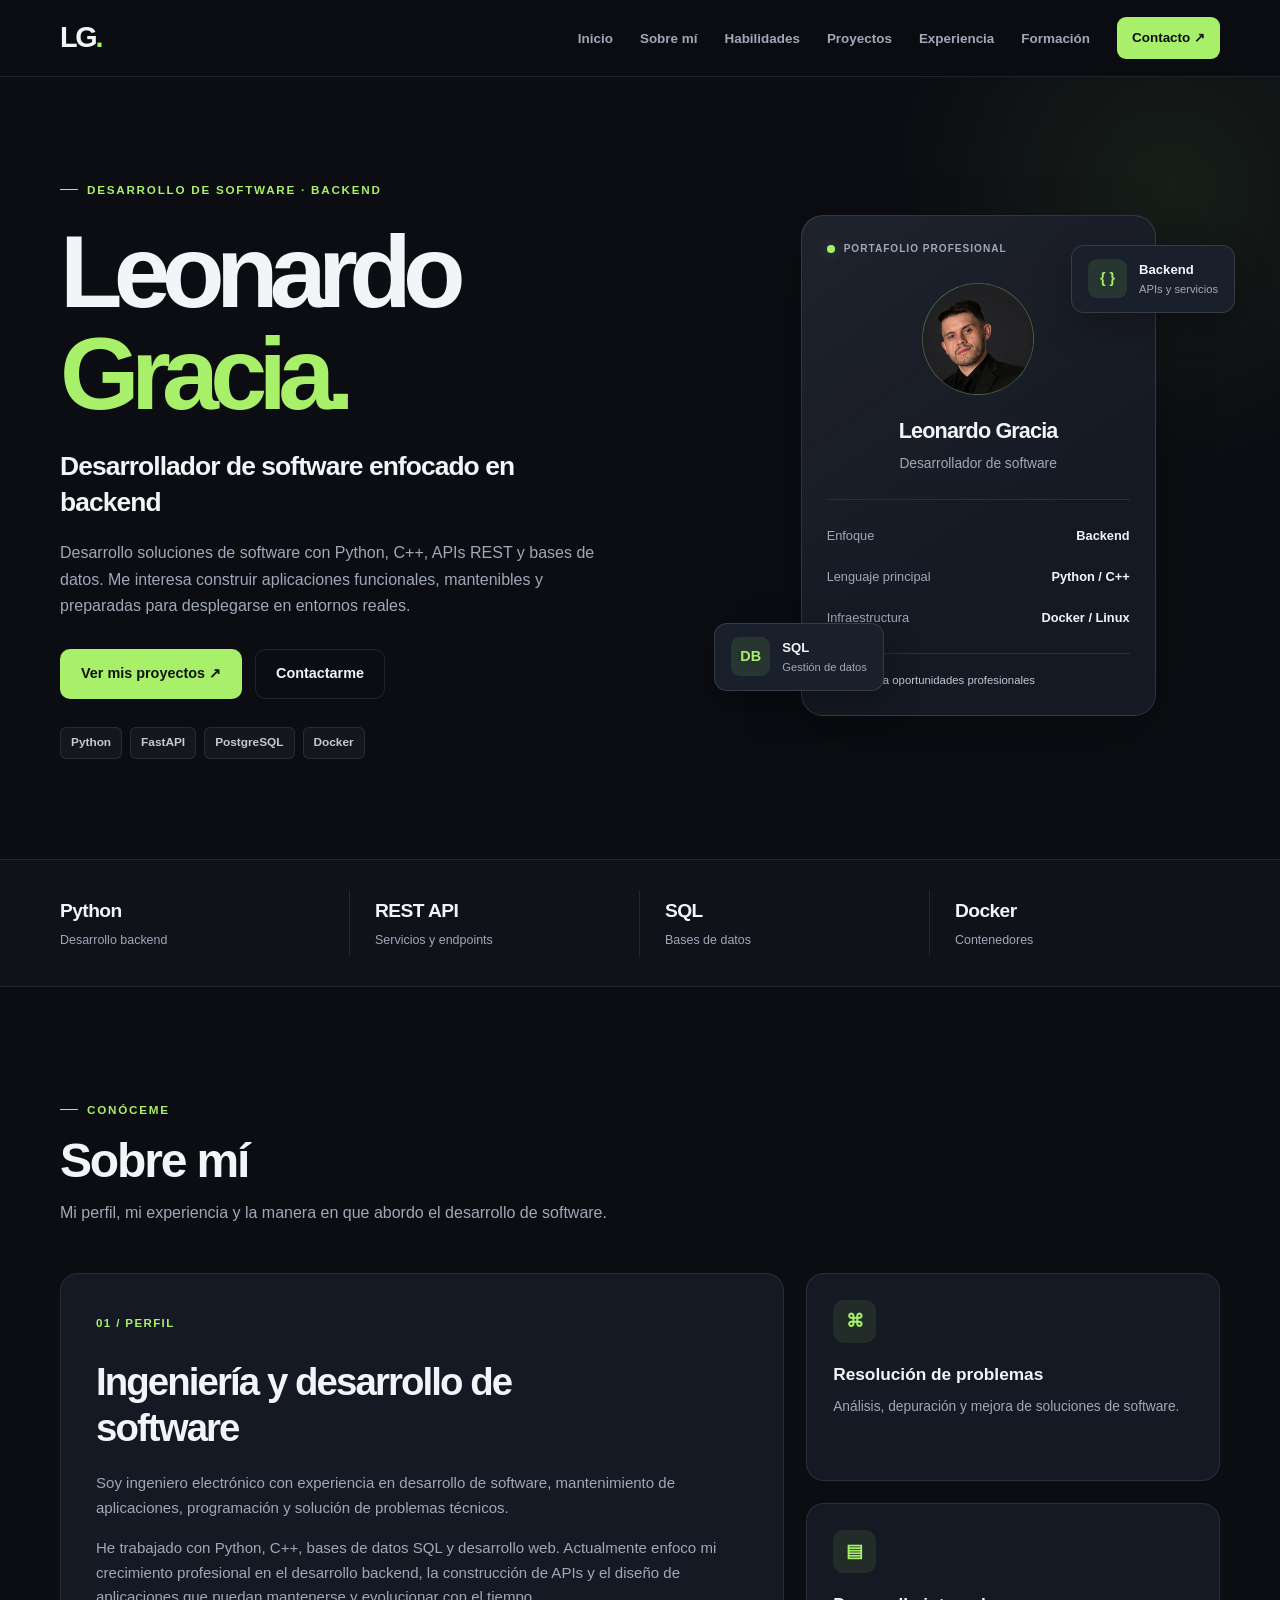
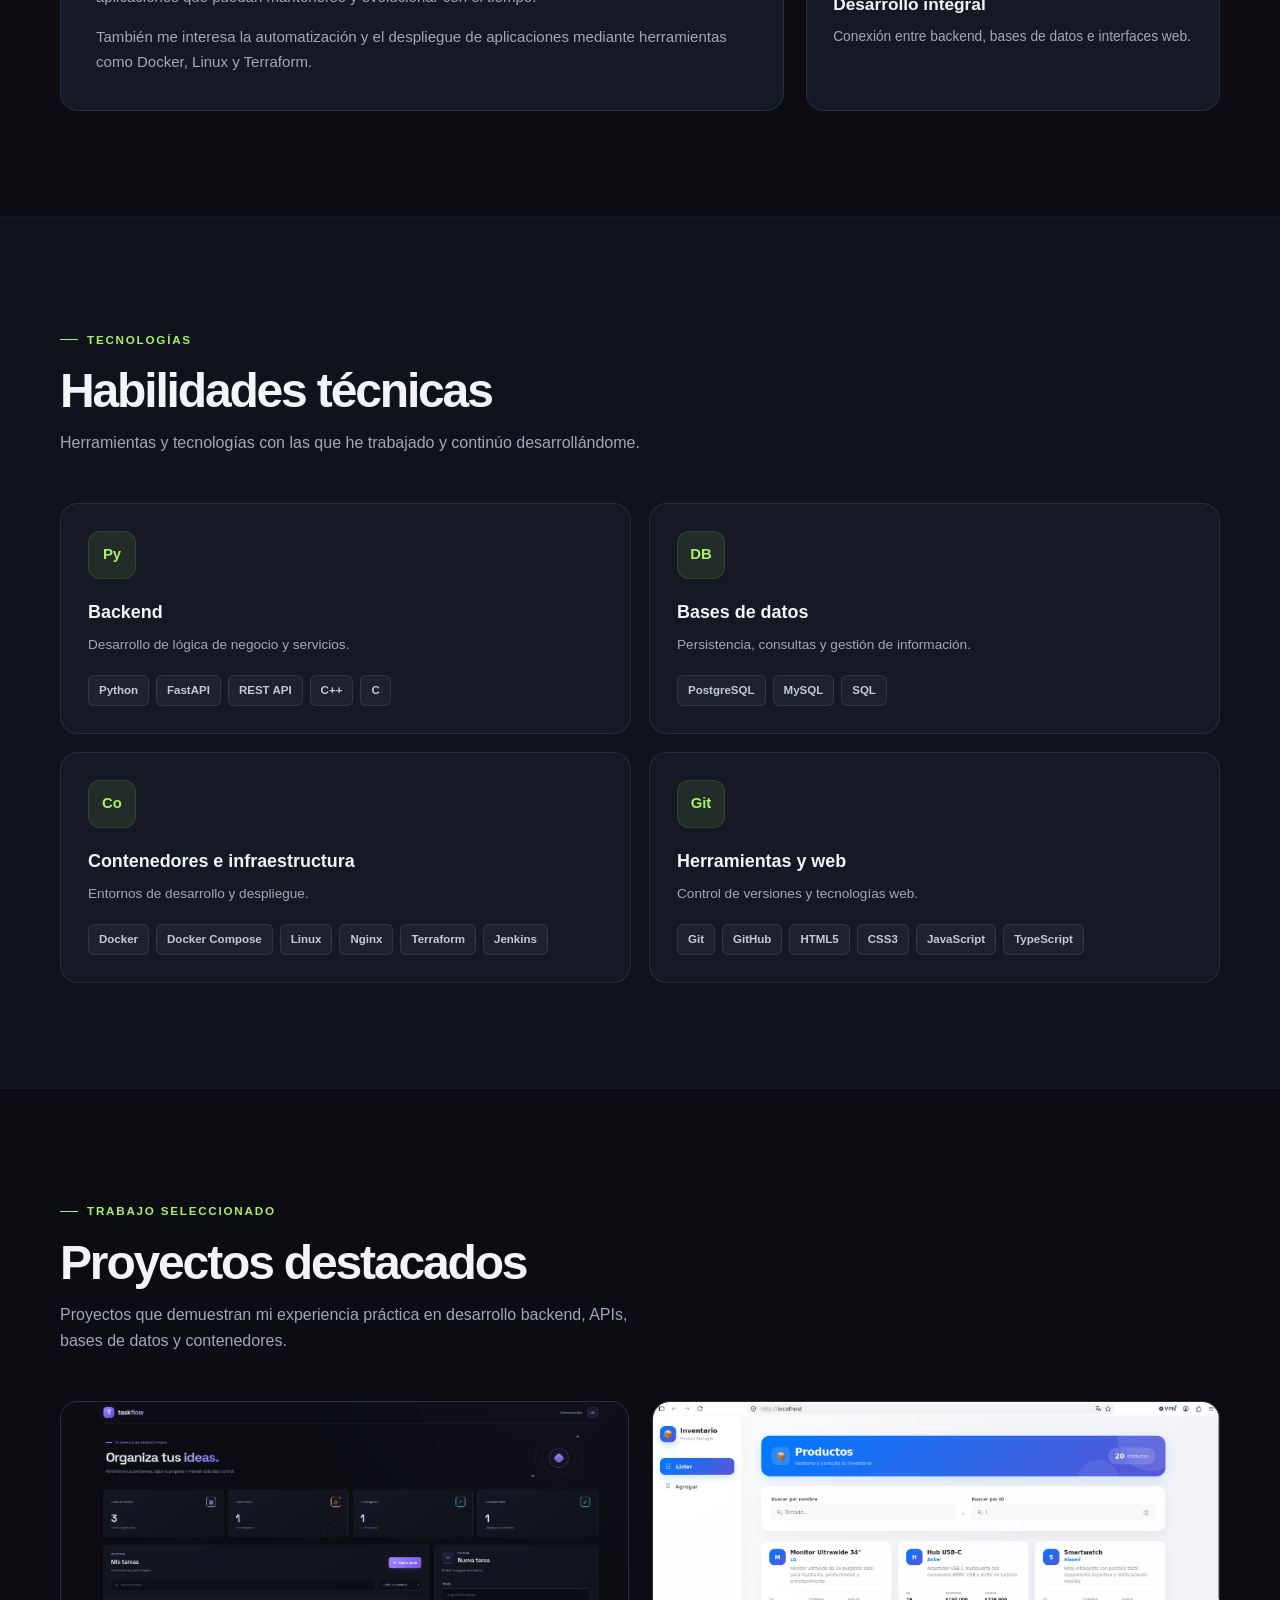
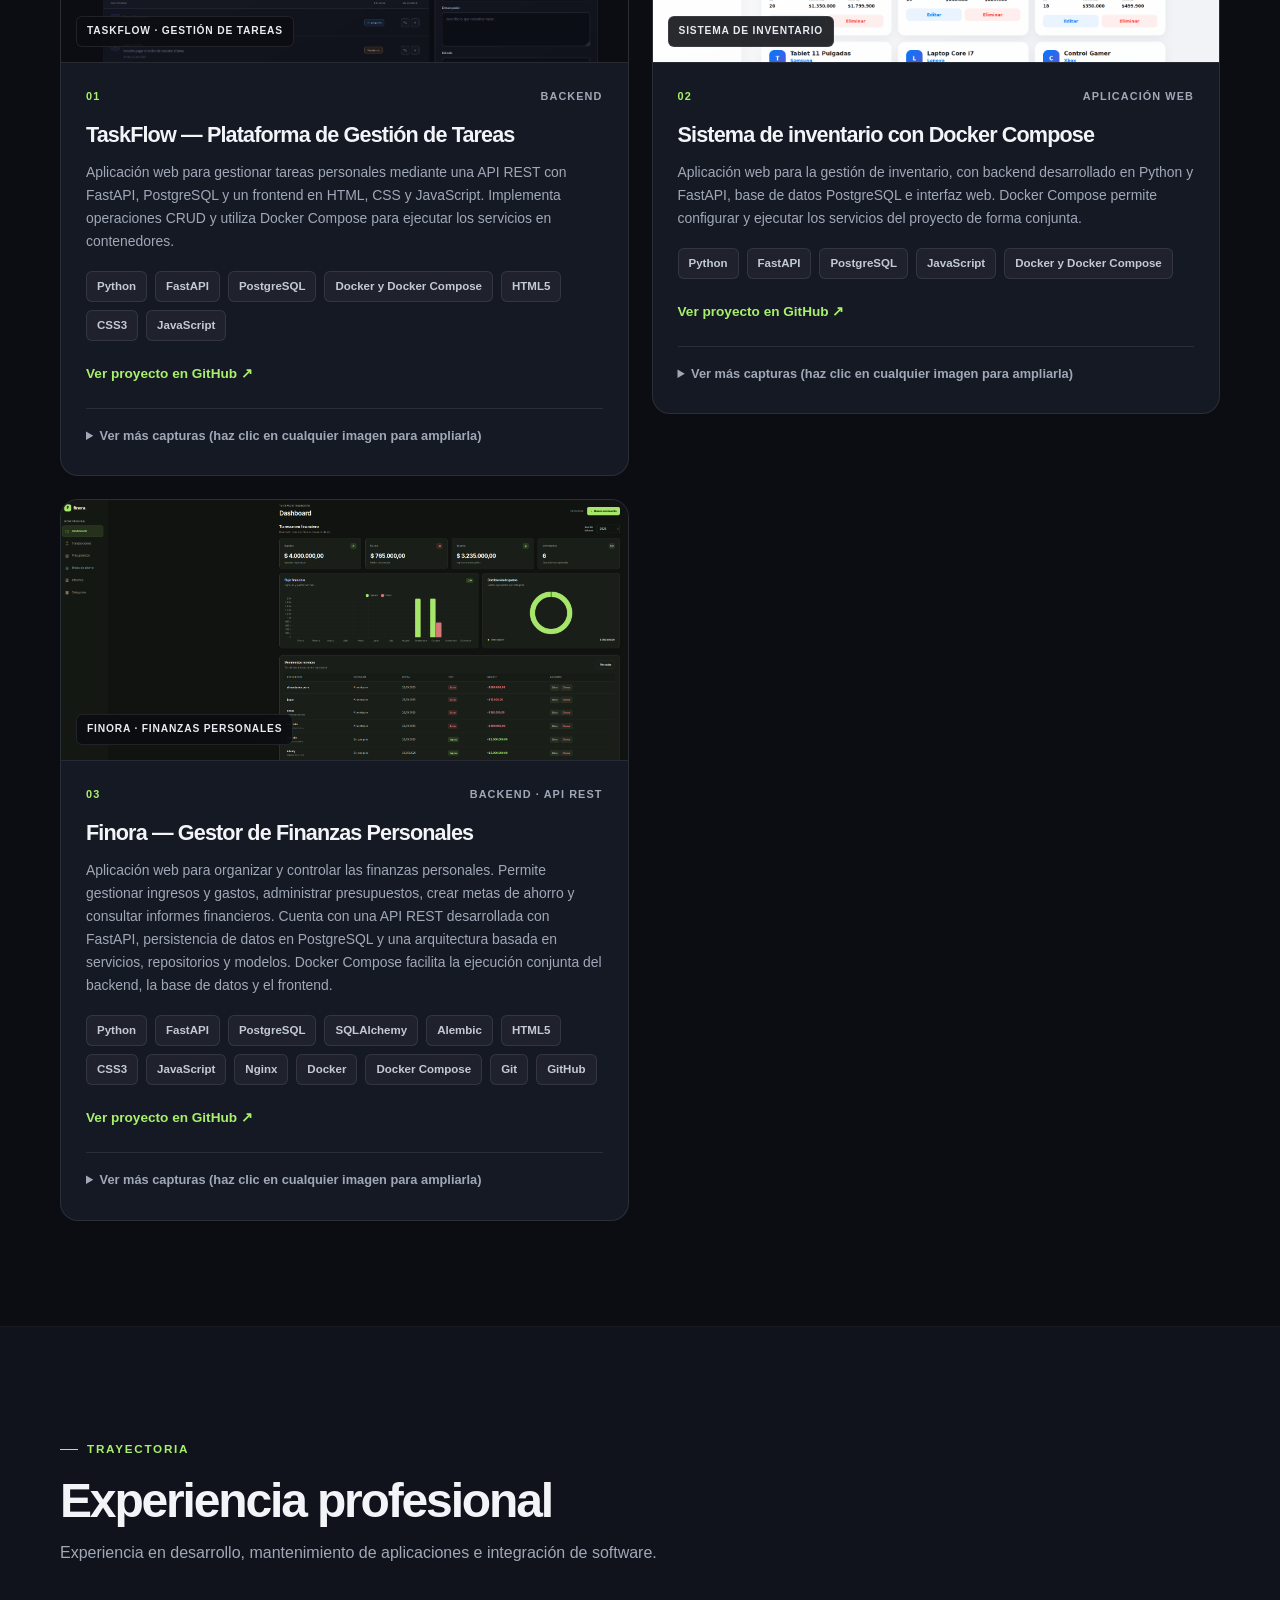
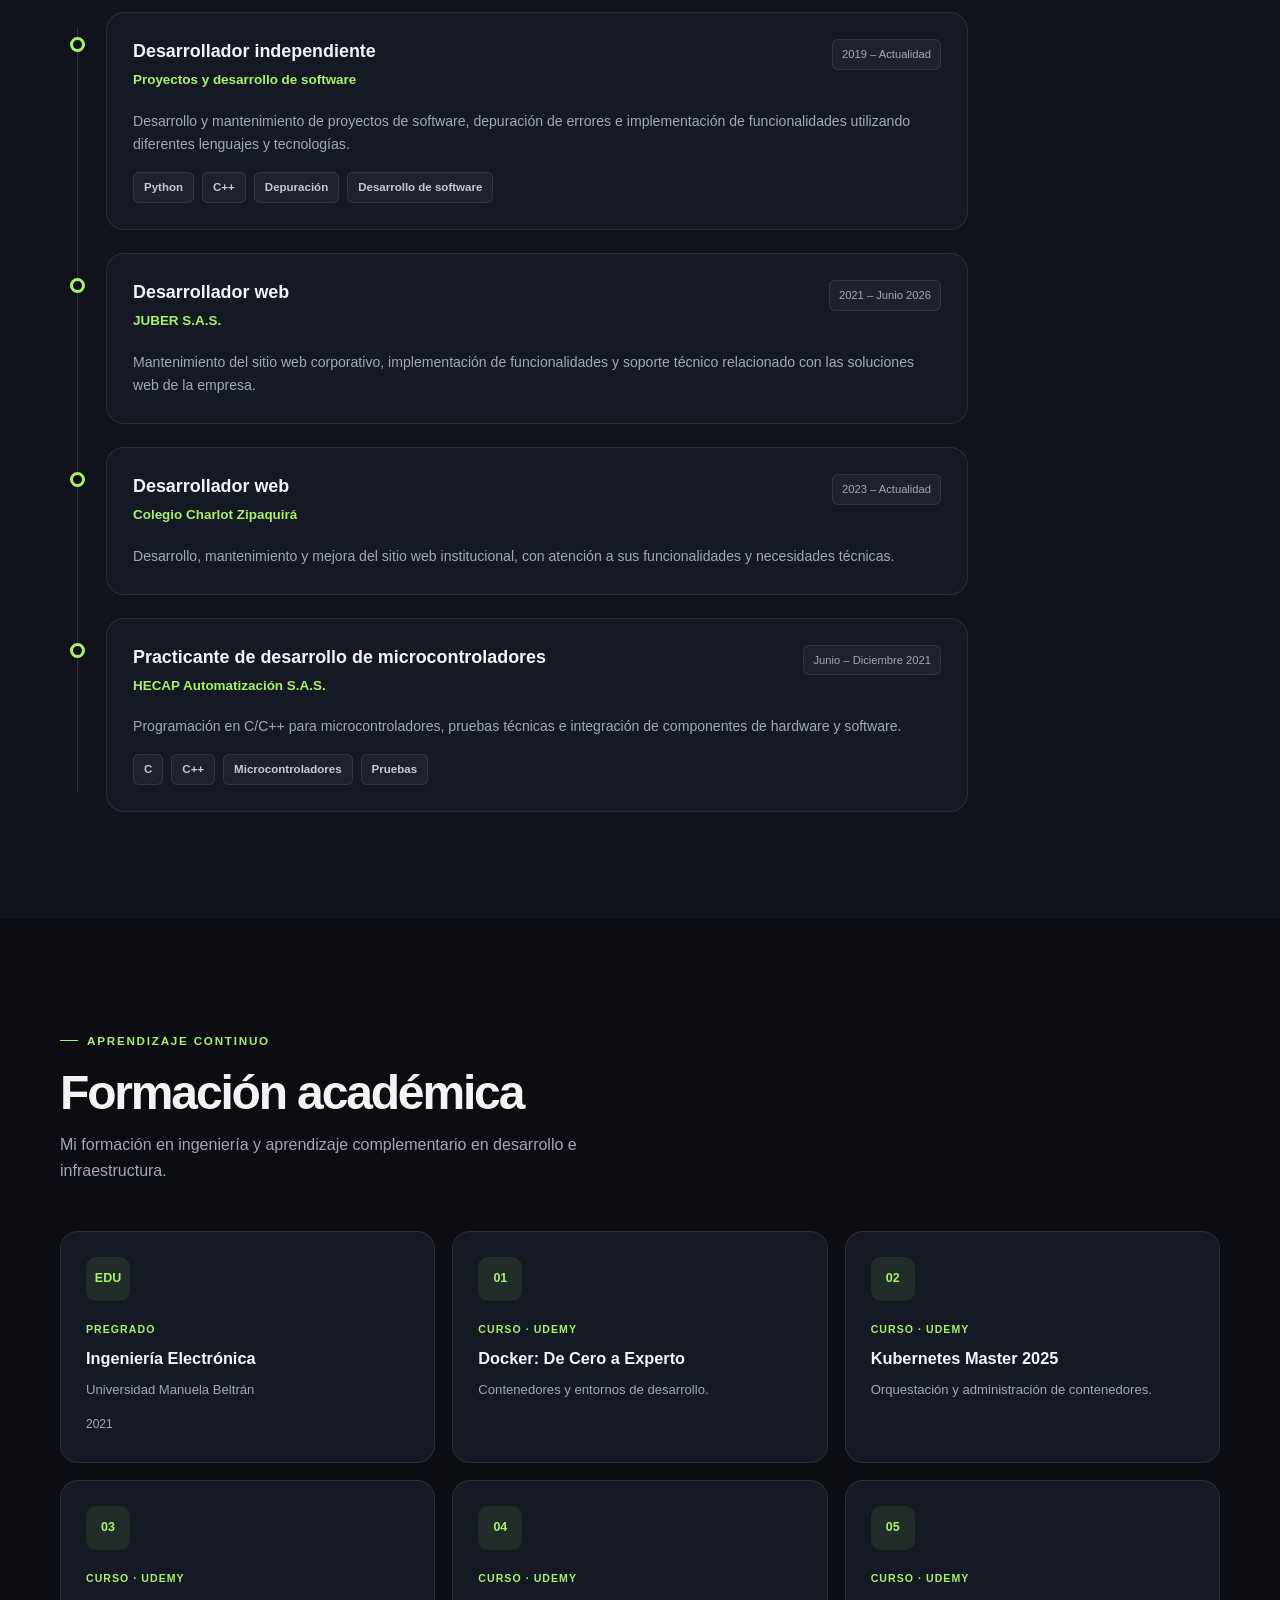
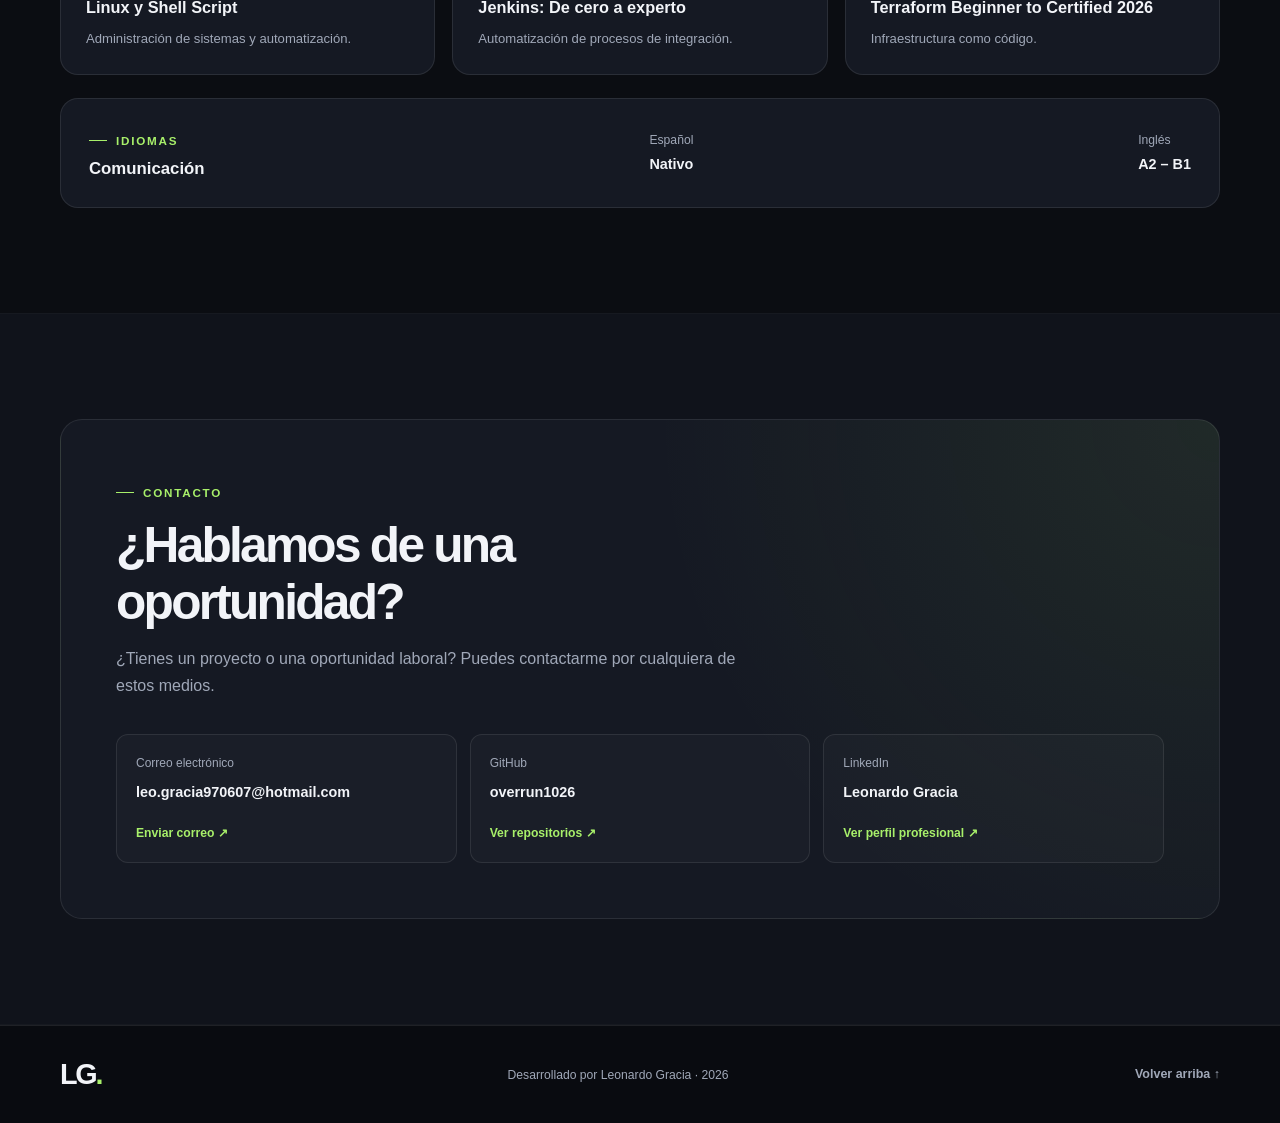
==== commit b82be5be: "feat: Nuevo favicon para el explorador y nuevo proyecto para el portafolio" ====
--- a/index.html
+++ b/index.html
@@ -1,5 +1,6 @@
 <!DOCTYPE html>
 <html lang="es">
+
 <head>
   <meta charset="UTF-8">
   <meta name="viewport" content="width=device-width, initial-scale=1.0">
@@ -9,10 +10,14 @@
     content="Portafolio profesional de Leonardo Gracia, desarrollador de software enfocado en backend, Python, FastAPI, bases de datos y Docker."
   >
 
-  <title>Leonardo Gracia | Desarrollador Backend</title>
+  <title>Leonardo Gracia</title>
+
+  <!-- Icono de la pestaña del navegador -->
+  <link rel="icon" type="image/png" href="assets/favicon.png">
 
   <link rel="stylesheet" href="style.css">
 </head>
+
 
 <body>
 
@@ -316,7 +321,8 @@
       </div>
     </section>
 
-    <!-- Proyectos -->
+
+<!-- Proyectos -->
 <section class="section" id="proyectos">
   <div class="container">
 
@@ -325,7 +331,7 @@
       <h2>Proyectos destacados</h2>
       <p>
         Proyectos que demuestran mi experiencia práctica
-        en desarrollo backend, bases de datos y contenedores.
+        en desarrollo backend, APIs, bases de datos y contenedores.
       </p>
     </div>
 
@@ -382,7 +388,6 @@
             Ver proyecto en GitHub ↗
           </a>
 
-          <!-- Galería de imágenes de TaskFlow -->
           <details class="project-gallery">
             <summary>
               Ver más capturas (haz clic en cualquier imagen para ampliarla)
@@ -431,6 +436,7 @@
 
         </div>
       </article>
+
 
       <!-- Proyecto 2: Sistema de inventario -->
       <article class="panel project-card">
@@ -482,7 +488,6 @@
             Ver proyecto en GitHub ↗
           </a>
 
-          <!-- Galería de imágenes del inventario -->
           <details class="project-gallery">
             <summary>
               Ver más capturas (haz clic en cualquier imagen para ampliarla)
@@ -532,9 +537,175 @@
         </div>
       </article>
 
+
+      <!-- Proyecto 3: Finora -->
+      <article class="panel project-card">
+
+        <div class="project-visual project-visual-inventory">
+          <img
+            class="inventory-cover"
+            src="assets/finora-finanzas/imagen_01.png"
+            alt="Panel principal de Finora, gestor de finanzas personales"
+            loading="lazy"
+          >
+
+          <span class="project-visual-label">
+            FINORA · FINANZAS PERSONALES
+          </span>
+        </div>
+
+        <div class="project-content">
+
+          <div class="project-meta">
+            <span>03</span>
+            <span>BACKEND · API REST</span>
+          </div>
+
+          <h3>Finora — Gestor de Finanzas Personales</h3>
+
+          <p>
+            Aplicación web para organizar y controlar las finanzas personales.
+            Permite gestionar ingresos y gastos, administrar presupuestos,
+            crear metas de ahorro y consultar informes financieros.
+            Cuenta con una API REST desarrollada con FastAPI, persistencia
+            de datos en PostgreSQL y una arquitectura basada en servicios,
+            repositorios y modelos. Docker Compose facilita la ejecución
+            conjunta del backend, la base de datos y el frontend.
+          </p>
+
+          <div class="skill-tags">
+            <span>Python</span>
+            <span>FastAPI</span>
+            <span>PostgreSQL</span>
+            <span>SQLAlchemy</span>
+            <span>Alembic</span>
+            <span>HTML5</span>
+            <span>CSS3</span>
+            <span>JavaScript</span>
+            <span>Nginx</span>
+            <span>Docker</span>
+            <span>Docker Compose</span>
+            <span>Git</span>
+            <span>GitHub</span>
+          </div>
+
+          <a
+            class="project-link"
+            href="https://github.com/overrun1026/Proyecto-Finora-Finanzas"
+            target="_blank"
+            rel="noopener noreferrer"
+          >
+            Ver proyecto en GitHub ↗
+          </a>
+
+          <!-- Galería de imágenes de Finora -->
+          <details class="project-gallery">
+            <summary>
+              Ver más capturas (haz clic en cualquier imagen para ampliarla)
+            </summary>
+
+            <div class="project-gallery-grid">
+
+              <figure class="project-gallery-item">
+                <img
+                  src="assets/finora-finanzas/imagen_01.png"
+                  alt="Panel principal con el resumen financiero de Finora"
+                  loading="lazy"
+                >
+                <figcaption>Panel principal · 01</figcaption>
+              </figure>
+
+              <figure class="project-gallery-item">
+                <img
+                  src="assets/finora-finanzas/imagen_02.png"
+                  alt="Gestión de transacciones financieras en Finora"
+                  loading="lazy"
+                >
+                <figcaption>Transacciones · 02</figcaption>
+              </figure>
+
+              <figure class="project-gallery-item">
+                <img
+                  src="assets/finora-finanzas/imagen_03.png"
+                  alt="Administración de presupuestos personales en Finora"
+                  loading="lazy"
+                >
+                <figcaption>Presupuestos · 03</figcaption>
+              </figure>
+
+              <figure class="project-gallery-item">
+                <img
+                  src="assets/finora-finanzas/imagen_04.png"
+                  alt="Metas de ahorro personales en Finora"
+                  loading="lazy"
+                >
+                <figcaption>Metas de ahorro · 04</figcaption>
+              </figure>
+
+              <figure class="project-gallery-item">
+                <img
+                  src="assets/finora-finanzas/imagen_05.png"
+                  alt="Informes y estadísticas financieras de Finora"
+                  loading="lazy"
+                >
+                <figcaption>Informes financieros · 05</figcaption>
+              </figure>
+
+              <figure class="project-gallery-item">
+                <img
+                  src="assets/finora-finanzas/imagen_06.png"
+                  alt="Categorías para organizar los movimientos financieros"
+                  loading="lazy"
+                >
+                <figcaption>Categorías · 06</figcaption>
+              </figure>
+
+              <figure class="project-gallery-item">
+                <img
+                  src="assets/finora-finanzas/imagen_07.png"
+                  alt="Formulario para registrar una transacción financiera"
+                  loading="lazy"
+                >
+                <figcaption>Nueva transacción · 07</figcaption>
+              </figure>
+
+              <figure class="project-gallery-item">
+                <img
+                  src="assets/finora-finanzas/imagen_08.png"
+                  alt="Formulario para configurar un presupuesto"
+                  loading="lazy"
+                >
+                <figcaption>Nuevo presupuesto · 08</figcaption>
+              </figure>
+
+              <figure class="project-gallery-item">
+                <img
+                  src="assets/finora-finanzas/imagen_09.png"
+                  alt="Formulario para crear una meta de ahorro"
+                  loading="lazy"
+                >
+                <figcaption>Nueva meta de ahorro · 09</figcaption>
+              </figure>
+
+              <figure class="project-gallery-item">
+                <img
+                  src="assets/finora-finanzas/imagen_10.png"
+                  alt="Formulario para crear una categoría personalizada"
+                  loading="lazy"
+                >
+                <figcaption>Nueva categoría · 10</figcaption>
+              </figure>
+
+            </div>
+          </details>
+
+        </div>
+      </article>
+
     </div>
   </div>
 </section>
+
 
     <!-- Experiencia -->
     <section class="section section-alt" id="experiencia">
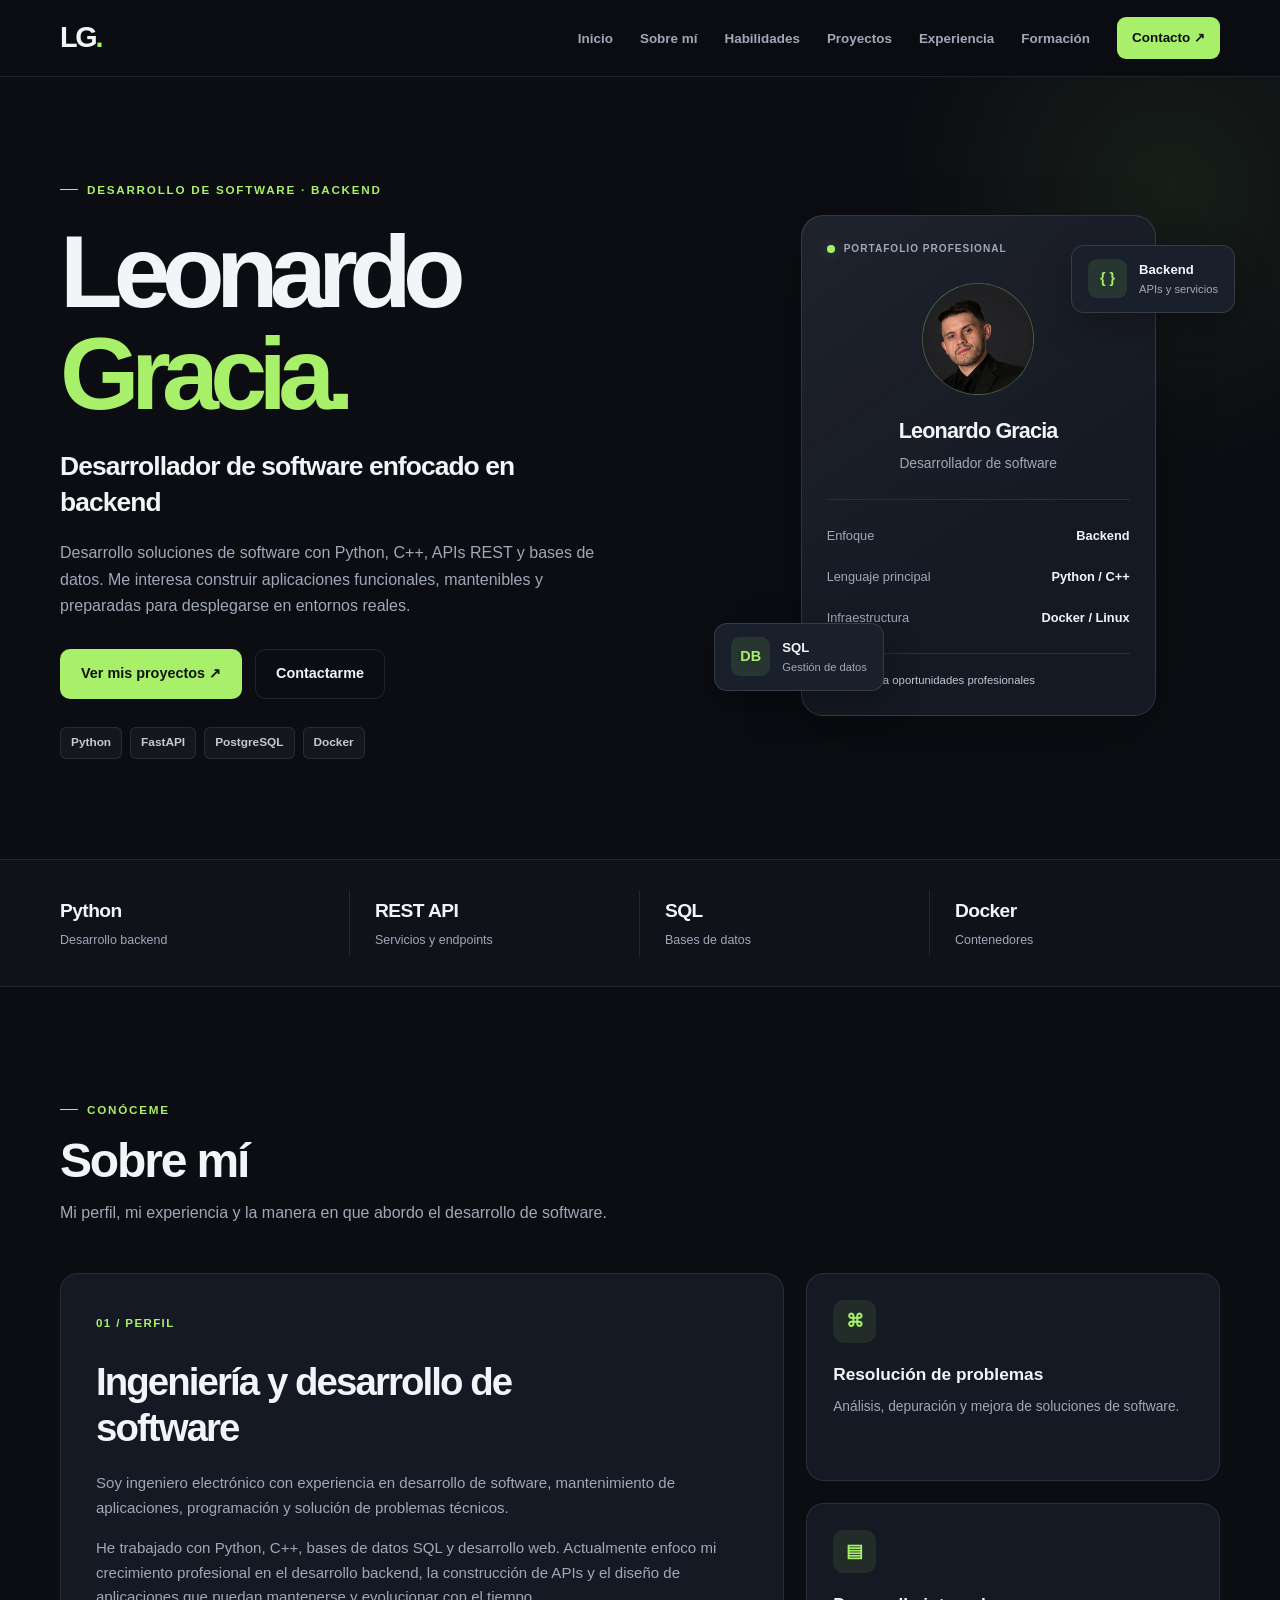
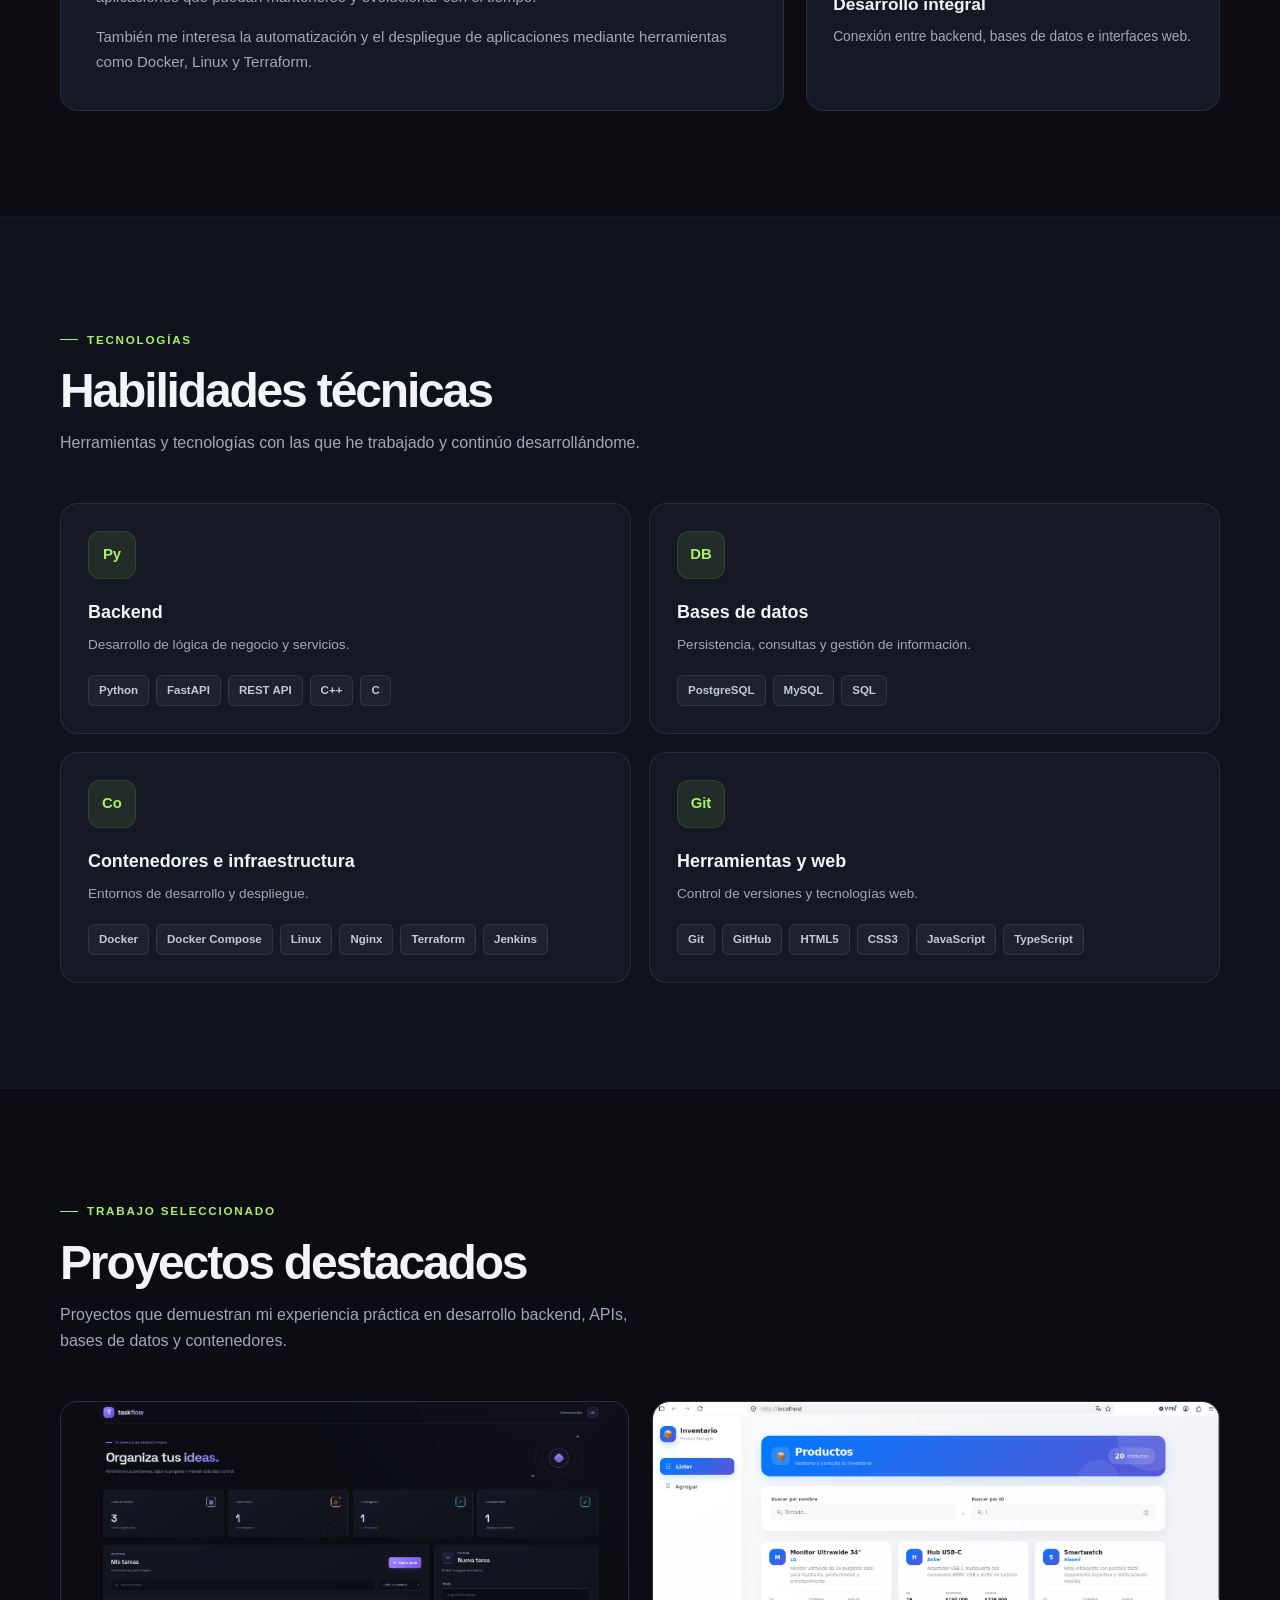
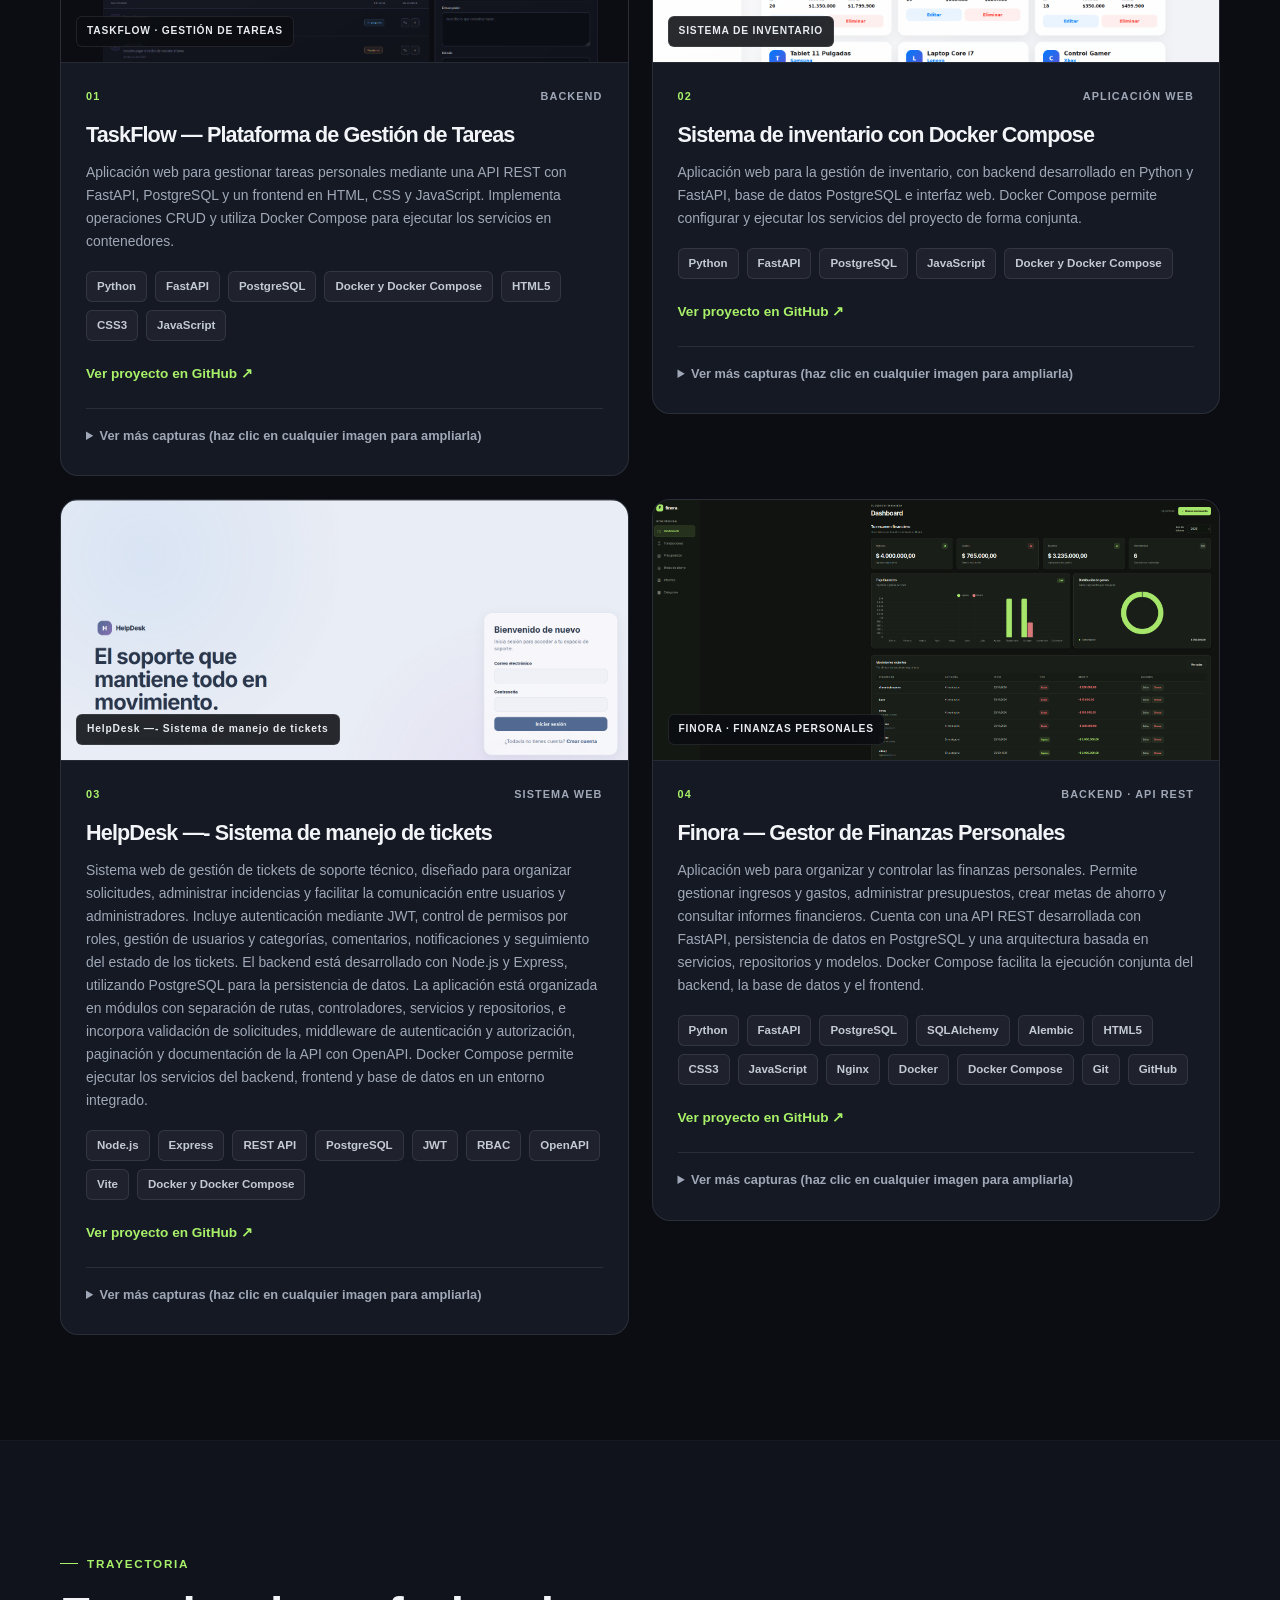
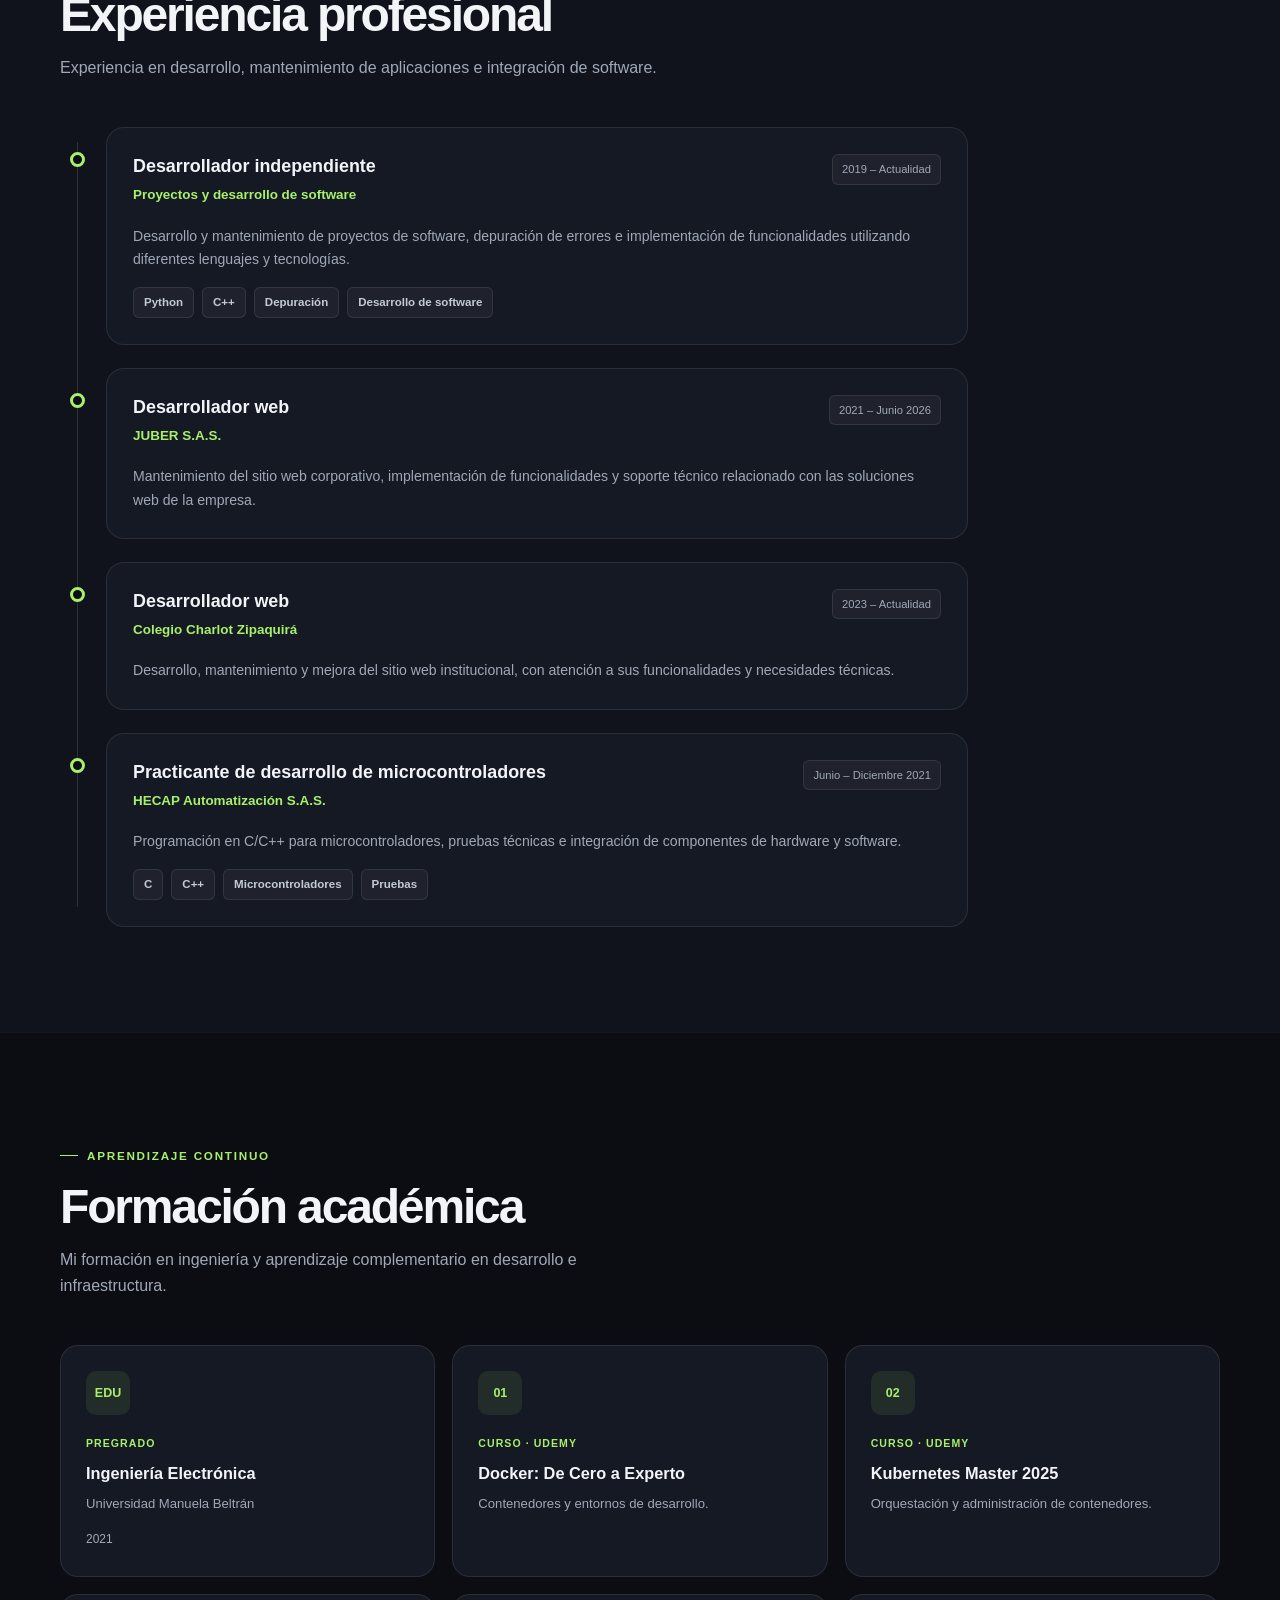
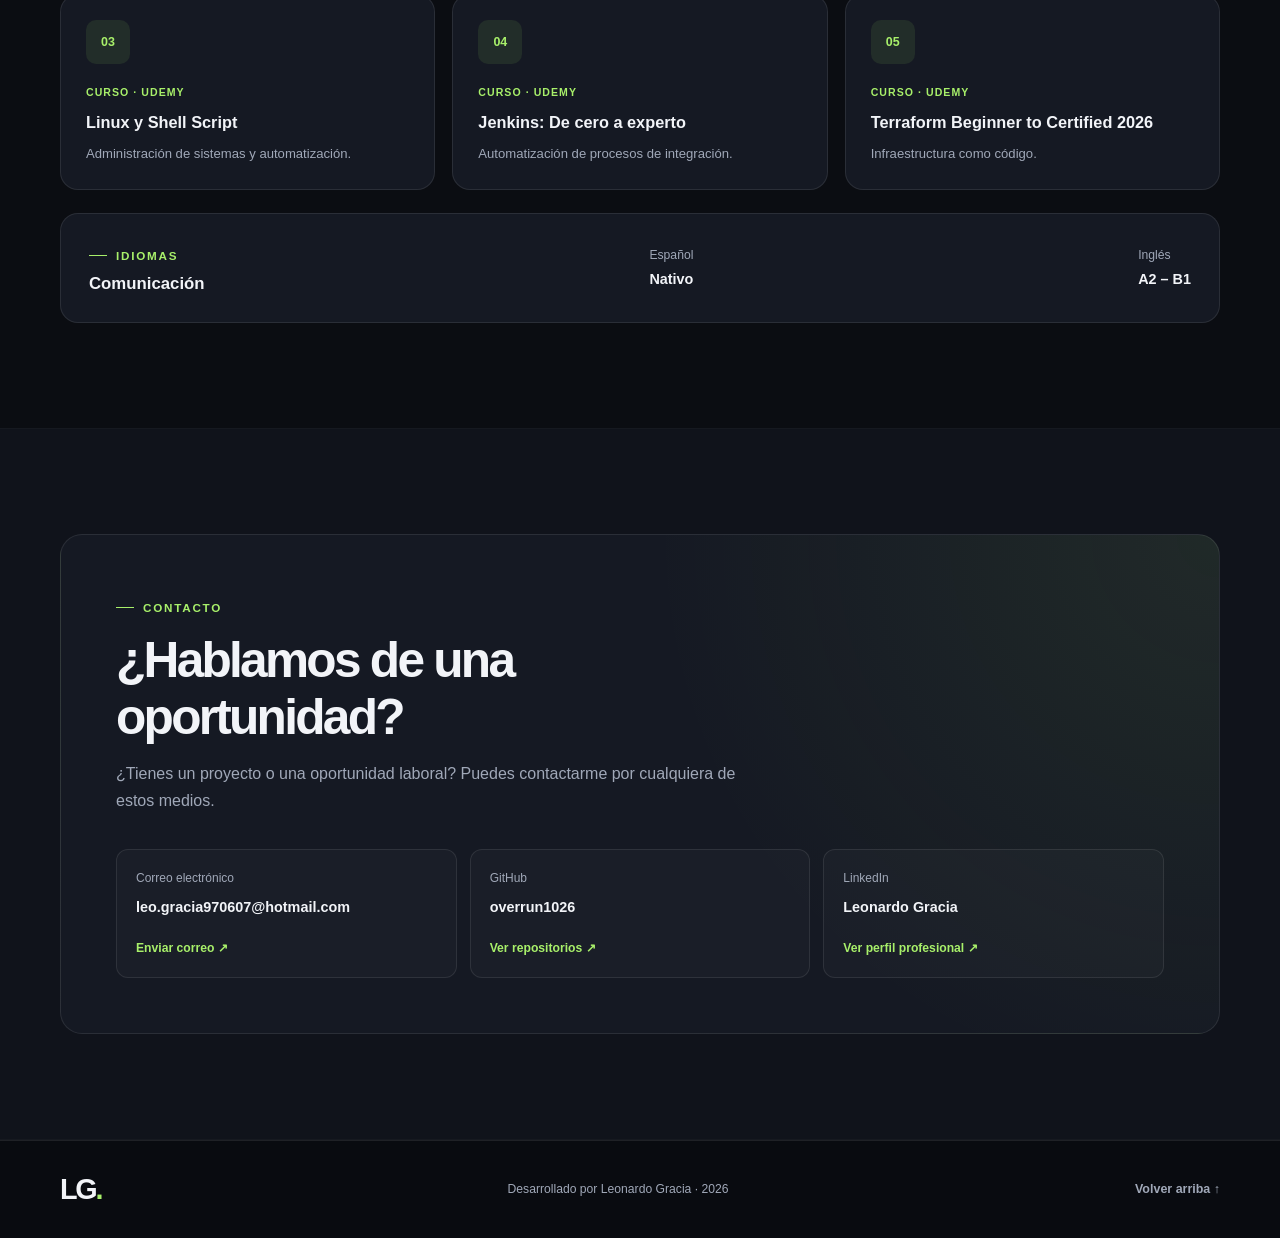
==== commit 369f0e18: "Nuevo proyecto para el portafolio gestor de tickets" ====
--- a/index.html
+++ b/index.html
@@ -10,10 +10,9 @@
     content="Portafolio profesional de Leonardo Gracia, desarrollador de software enfocado en backend, Python, FastAPI, bases de datos y Docker."
   >
 
-  <title>Leonardo Gracia</title>
-
-  <!-- Icono de la pestaña del navegador -->
-  <link rel="icon" type="image/png" href="assets/favicon.png">
+  <title>Leonardo Gracia | Desarrollador Backend</title>
+
+  <link rel="icon" type="image/svg+xml" href="assets/favicon.svg">
 
   <link rel="stylesheet" href="style.css">
 </head>
@@ -537,8 +536,175 @@
         </div>
       </article>
 
-
-      <!-- Proyecto 3: Finora -->
+      <!-- Proyecto 3: Gestor de tickets -->
+      <article class="panel project-card">
+
+        <div class="project-visual project-visual-inventory">
+          <img
+            class="inventory-cover"
+            src="assets/gestor-de-tickets/imagen_01.png"
+            alt="Vista principal del sistema de inventario web"
+            loading="lazy"
+          >
+
+          <span class="project-visual-label">
+            HelpDesk —- Sistema de manejo de tickets
+          </span>
+        </div>
+
+        <div class="project-content">
+
+          <div class="project-meta">
+            <span>03</span>
+            <span>SISTEMA WEB</span>
+          </div>
+
+          <h3>HelpDesk —- Sistema de manejo de tickets</h3>
+
+          <p>
+            Sistema web de gestión de tickets de soporte técnico, diseñado para organizar solicitudes,
+             administrar incidencias y facilitar la comunicación entre usuarios y administradores.
+              Incluye autenticación mediante JWT, control de permisos por roles, gestión de usuarios y categorías,
+               comentarios, notificaciones y seguimiento del estado de los tickets.
+            El backend está desarrollado con Node.js y Express, utilizando PostgreSQL para la persistencia de datos.
+             La aplicación está organizada en módulos con separación de rutas, controladores, servicios y repositorios,
+              e incorpora validación de solicitudes, middleware de autenticación y autorización, paginación y documentación de la API con OpenAPI.
+            Docker Compose permite ejecutar los servicios del backend, frontend y base de datos en un entorno integrado.
+          </p>
+
+          <div class="skill-tags">
+            <span>Node.js</span>
+            <span>Express</span>
+            <span>REST API</span>
+            <span>PostgreSQL</span>
+            <span>JWT</span>
+            <span>RBAC</span>
+            <span>OpenAPI</span>
+            <span>Vite</span>
+            <span>Docker y Docker Compose</span>
+          </div>
+
+          <a
+            class="project-link"
+            href="https://github.com/overrun1026/ProyectoGestorDeTickets"
+            target="_blank"
+            rel="noopener noreferrer"
+          >
+            Ver proyecto en GitHub ↗
+          </a>
+
+          <details class="project-gallery">
+            <summary>
+              Ver más capturas (haz clic en cualquier imagen para ampliarla)
+            </summary>
+
+            <div class="project-gallery-grid">
+
+              <figure class="project-gallery-item">
+                <img
+                  src="assets/gestor-de-tickets/imagen_01.png"
+                  alt="Segunda captura del sistema de inventario"
+                  loading="lazy"
+                >
+                <figcaption>Vista del sistema · 02</figcaption>
+              </figure>
+
+              <figure class="project-gallery-item">
+                <img
+                  src="assets/gestor-de-tickets/imagen_02.png"
+                  alt="Tercera captura del sistema de inventario"
+                  loading="lazy"
+                >
+                <figcaption>Vista del sistema · 03</figcaption>
+              </figure>
+
+              <figure class="project-gallery-item">
+                <img
+                  src="assets/gestor-de-tickets/imagen_03.png"
+                  alt="Cuarta captura del sistema de inventario"
+                  loading="lazy"
+                >
+                <figcaption>Vista del sistema · 04</figcaption>
+              </figure>
+
+              <figure class="project-gallery-item">
+                <img
+                  src="assets/gestor-de-tickets/imagen_05.png"
+                  alt="Quinta captura del sistema de inventario"
+                  loading="lazy"
+                >
+                <figcaption>Vista del sistema · 05</figcaption>
+              </figure>
+              <figure class="project-gallery-item">
+                <img
+                  src="assets/gestor-de-tickets/imagen_06.png"
+                  alt="Quinta captura del sistema de inventario"
+                  loading="lazy"
+                >
+                <figcaption>Vista del sistema · 06</figcaption>
+              </figure>
+              <figure class="project-gallery-item">
+                <img
+                  src="assets/gestor-de-tickets/imagen_07.png"
+                  alt="Quinta captura del sistema de inventario"
+                  loading="lazy"
+                >
+                <figcaption>Vista del sistema · 07</figcaption>
+              </figure>
+
+              <figure class="project-gallery-item">
+                <img
+                  src="assets/gestor-de-tickets/imagen_08.png"
+                  alt="Quinta captura del sistema de inventario"
+                  loading="lazy"
+                >
+                <figcaption>Vista del sistema · 08</figcaption>
+              </figure>
+              <figure class="project-gallery-item">
+                <img
+                  src="assets/gestor-de-tickets/imagen_09.png"
+                  alt="Quinta captura del sistema de inventario"
+                  loading="lazy"
+                >
+                <figcaption>Vista del sistema · 09</figcaption>
+              </figure>
+
+              <figure class="project-gallery-item">
+                <img
+                  src="assets/gestor-de-tickets/imagen_10.png"
+                  alt="Quinta captura del sistema de inventario"
+                  loading="lazy"
+                >
+                <figcaption>Vista del sistema · 10</figcaption>
+              </figure>
+
+              <figure class="project-gallery-item">
+                <img
+                  src="assets/gestor-de-tickets/imagen_11.png"
+                  alt="Quinta captura del sistema de inventario"
+                  loading="lazy"
+                >
+                <figcaption>Vista del sistema · 11</figcaption>
+              </figure>
+              <figure class="project-gallery-item">
+                <img
+                  src="assets/gestor-de-tickets/imagen_12.png"
+                  alt="Quinta captura del sistema de inventario"
+                  loading="lazy"
+                >
+                <figcaption>Vista del sistema · 12</figcaption>
+              </figure>
+
+
+
+
+            </div>
+          </details>
+
+        </div>
+      </article>
+
+      <!-- Proyecto 4: Finora -->
       <article class="panel project-card">
 
         <div class="project-visual project-visual-inventory">
@@ -557,7 +723,7 @@
         <div class="project-content">
 
           <div class="project-meta">
-            <span>03</span>
+            <span>04</span>
             <span>BACKEND · API REST</span>
           </div>
 
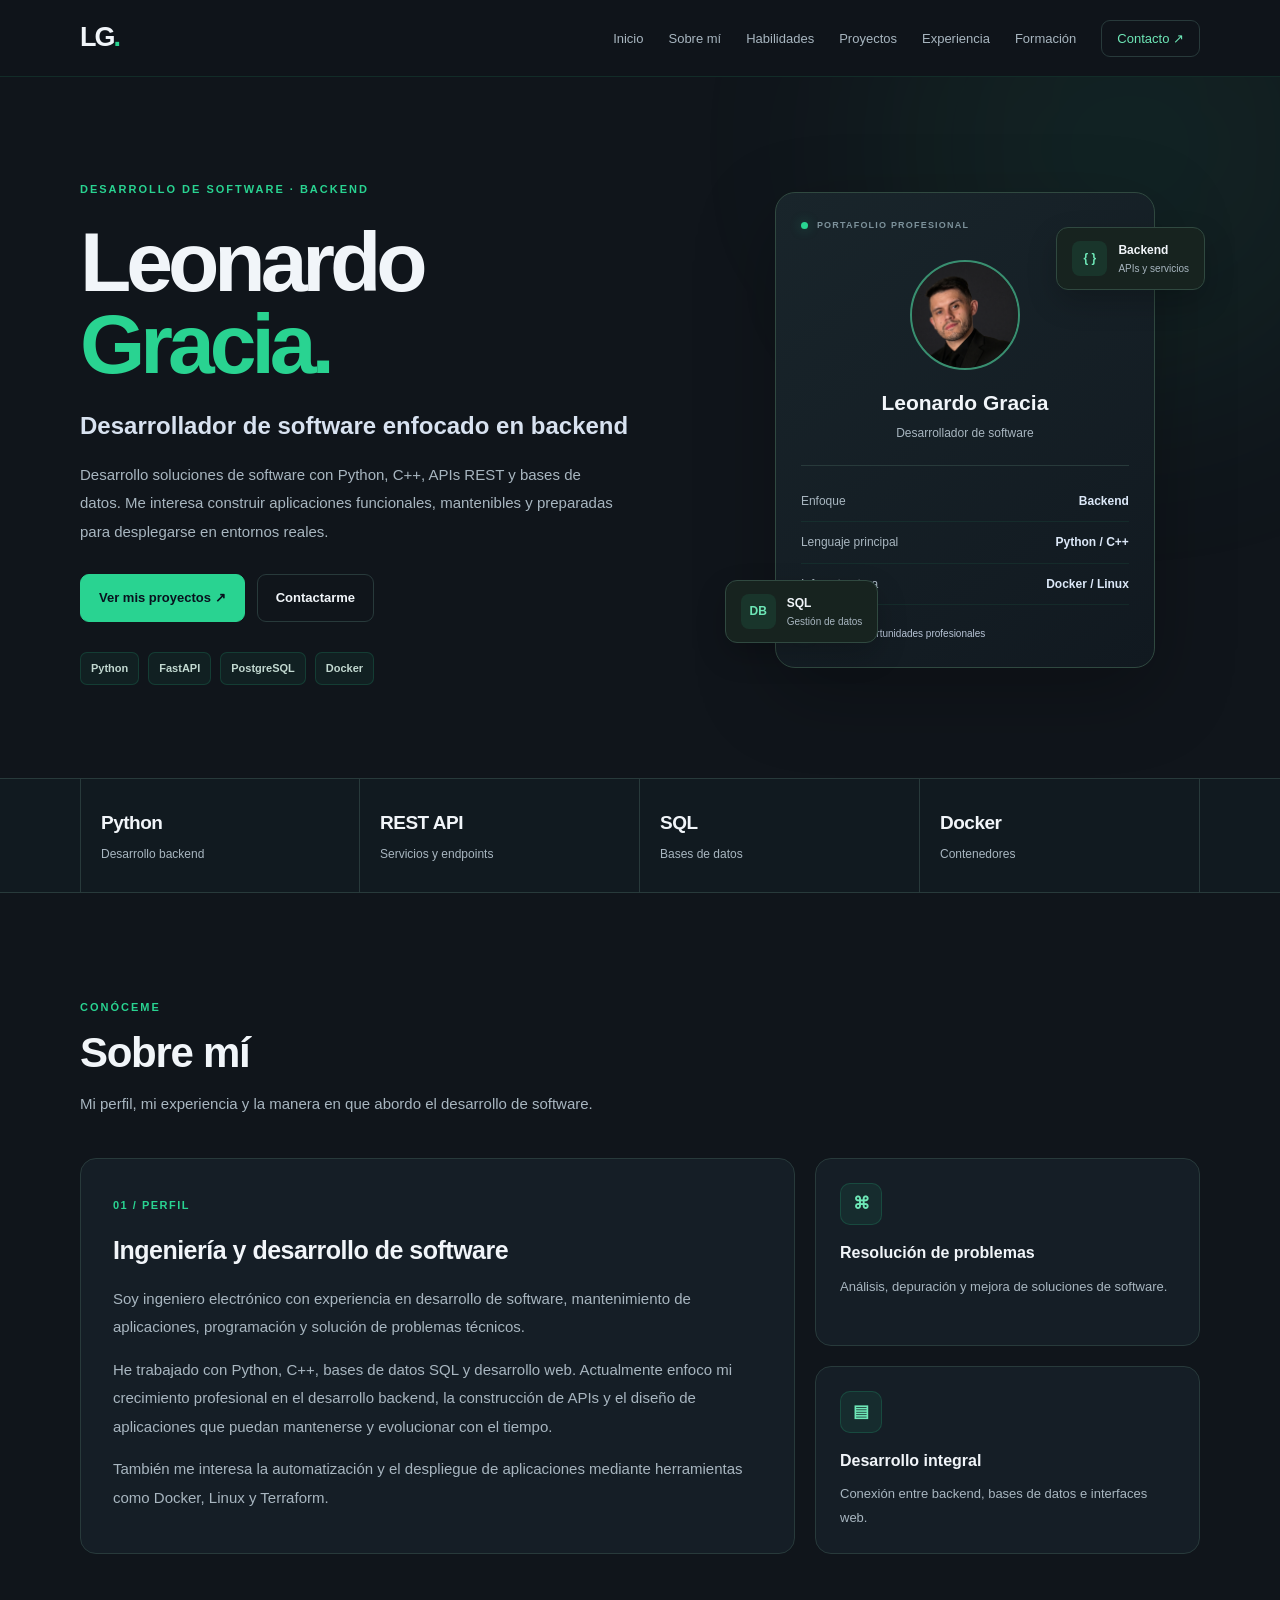
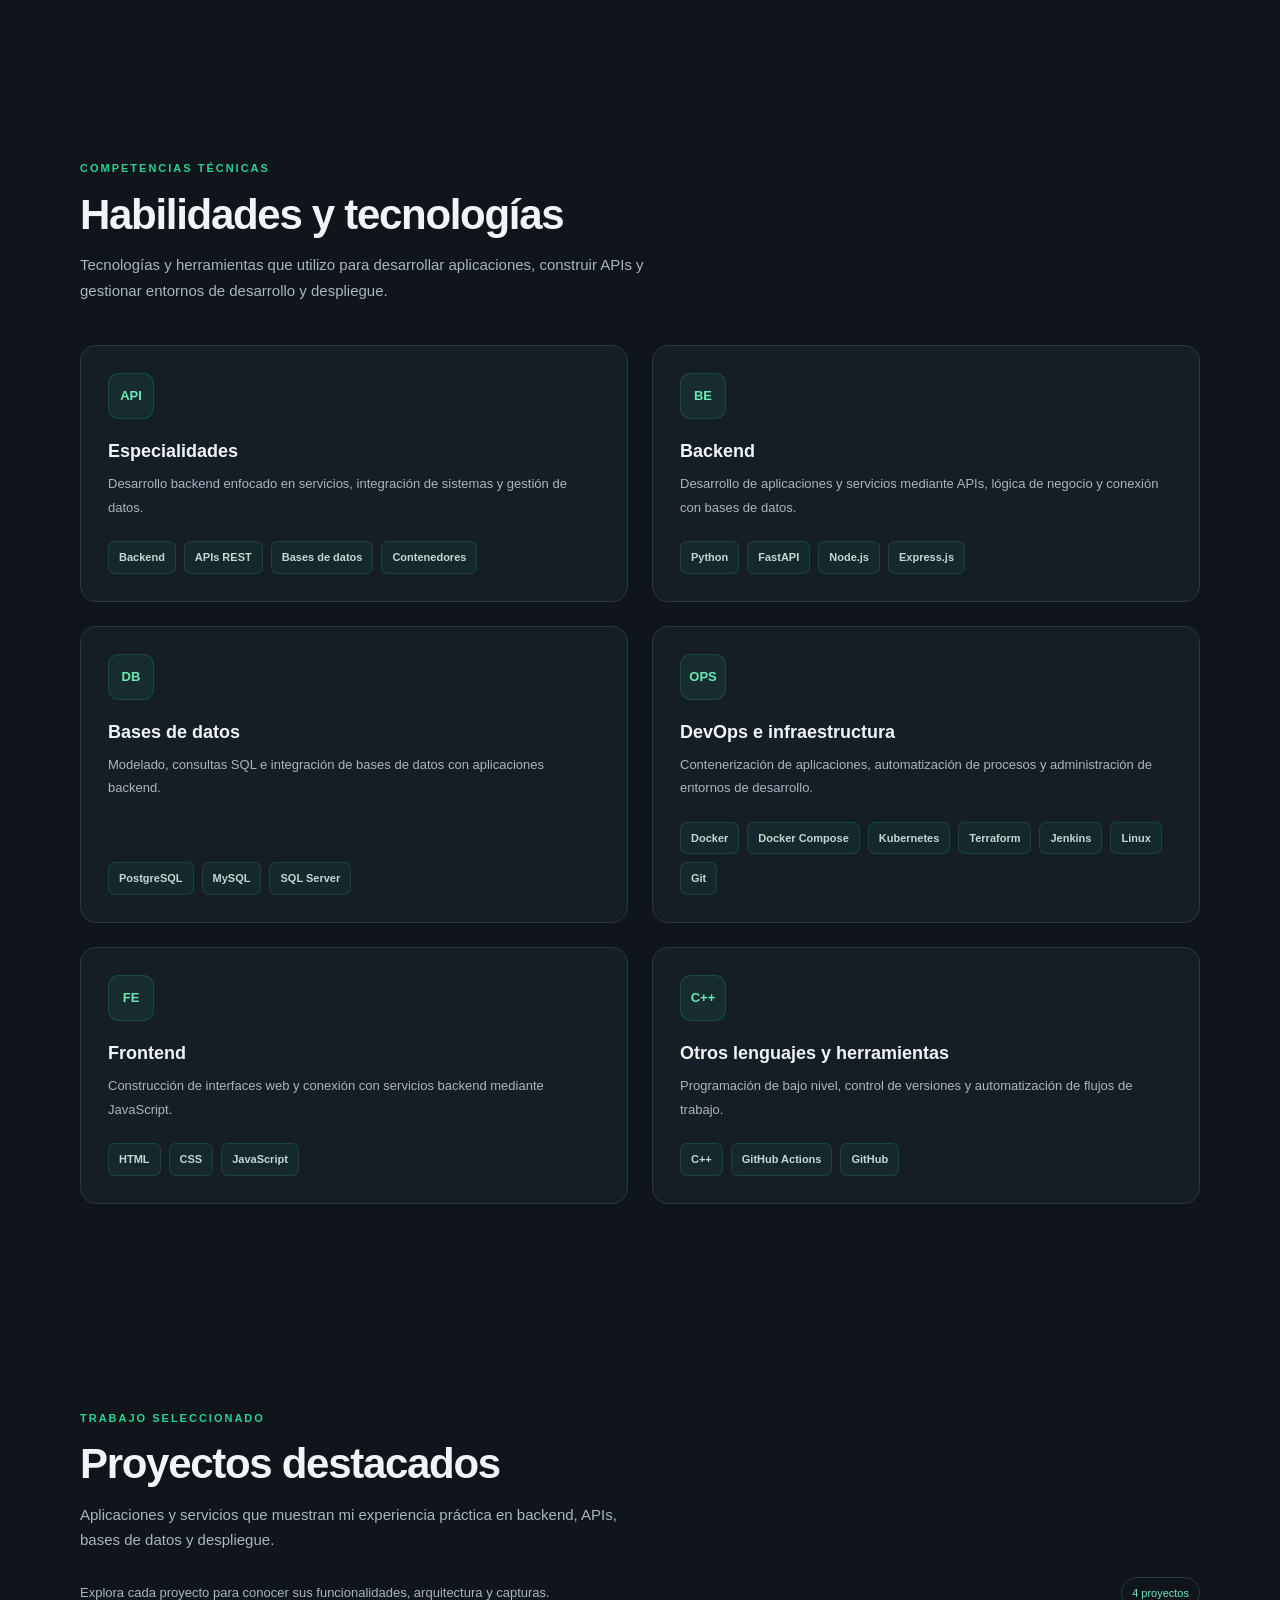
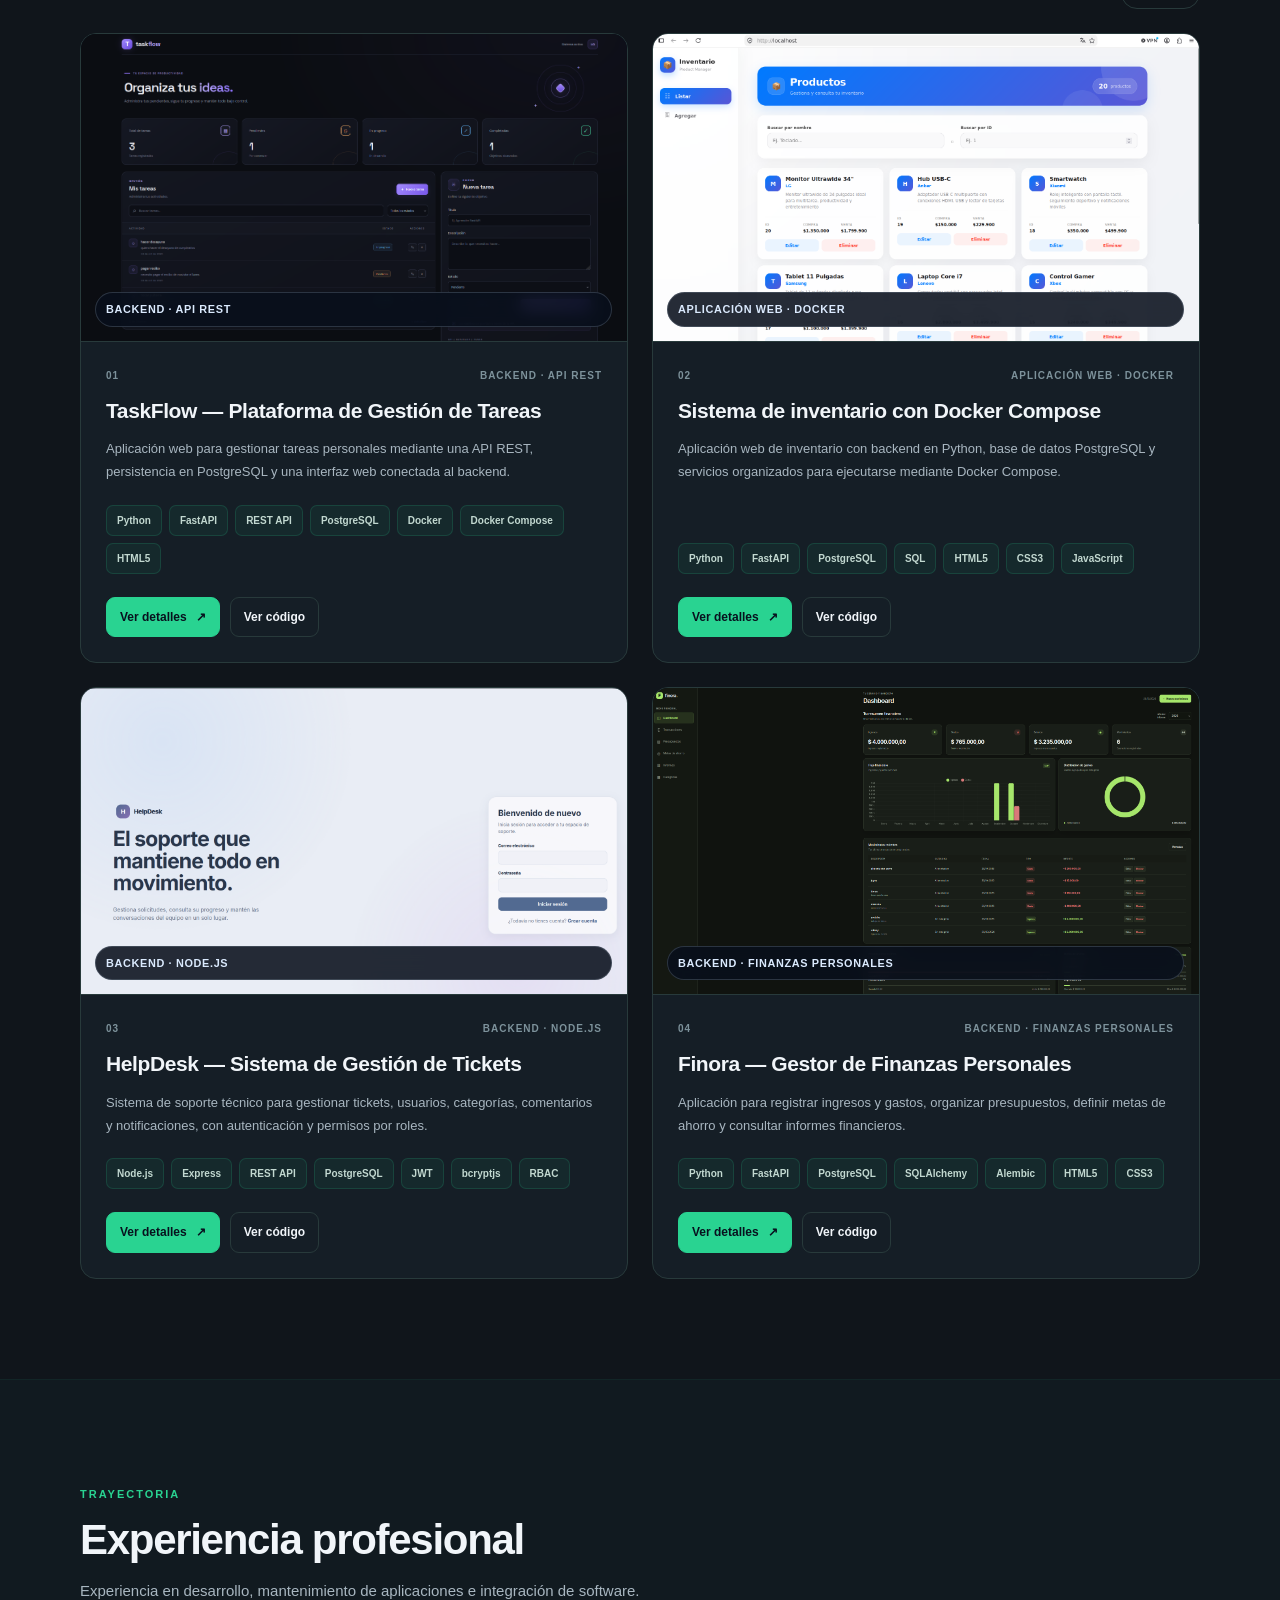
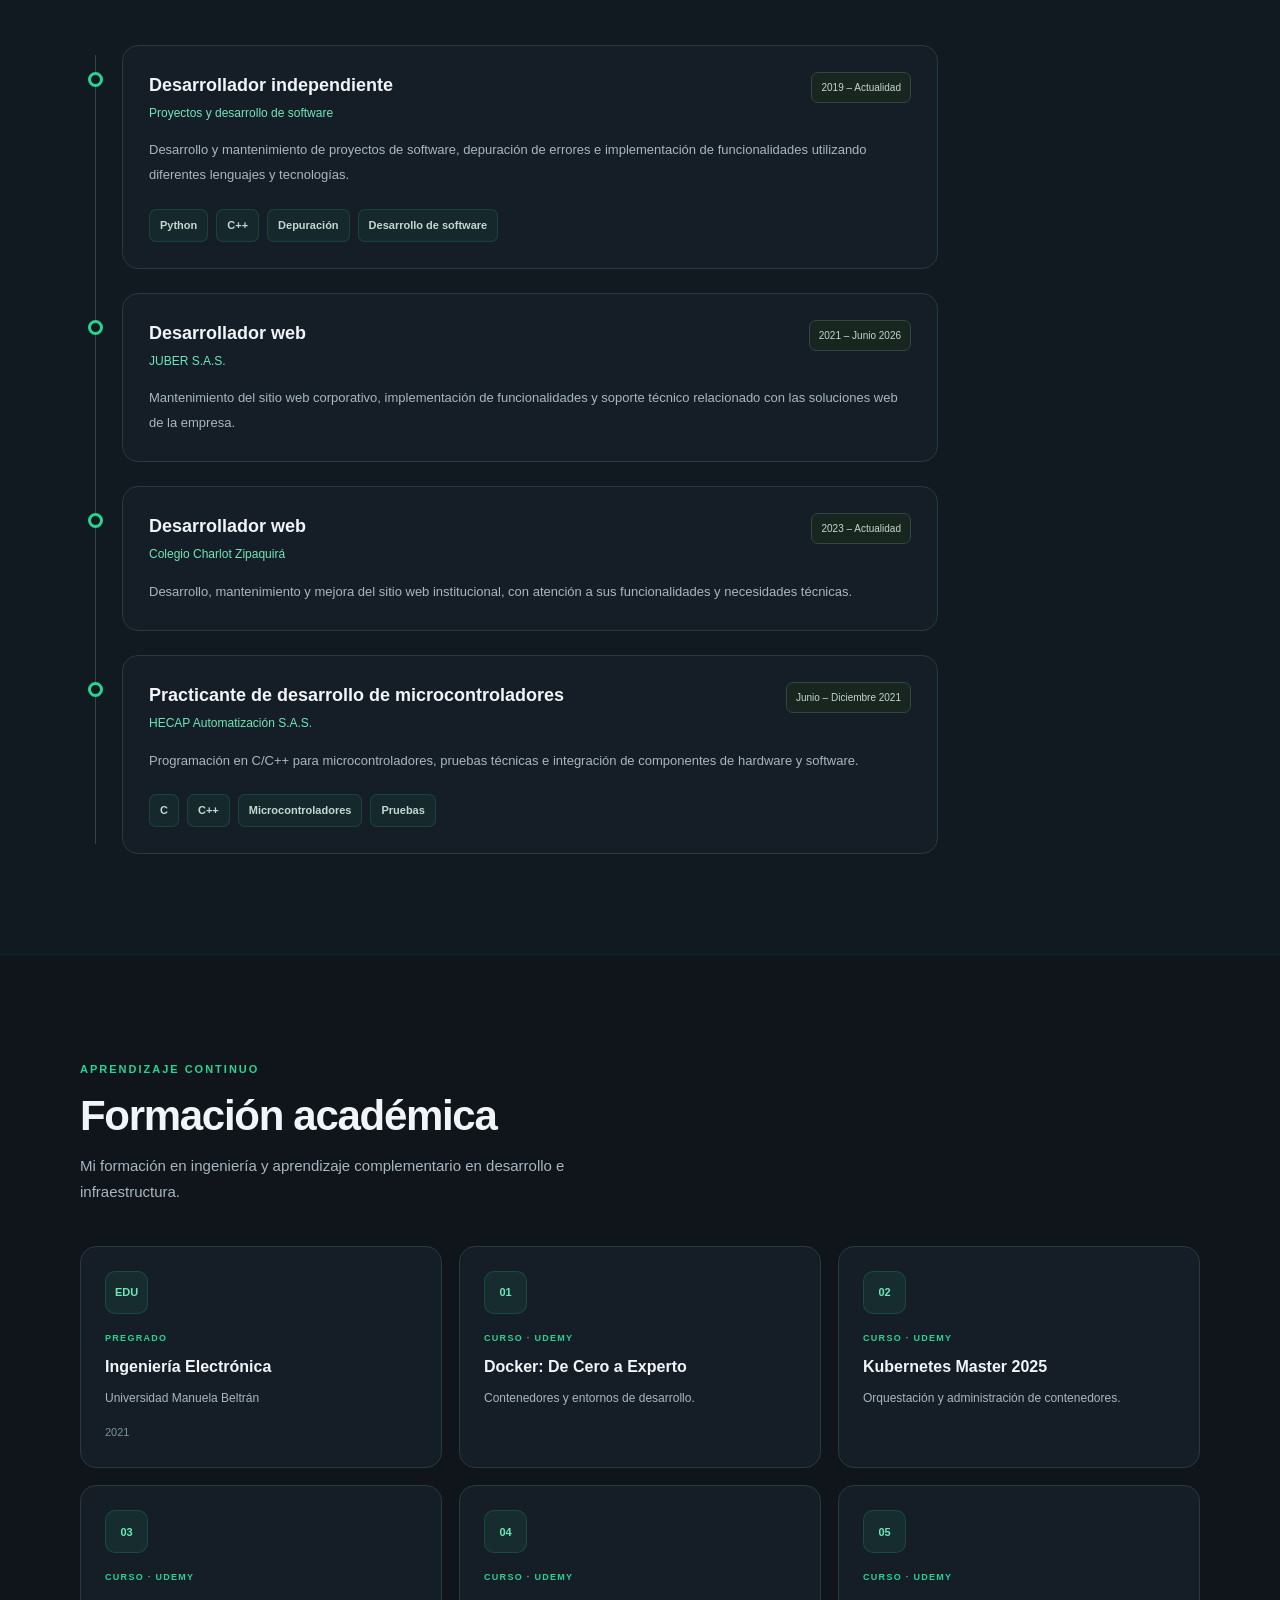
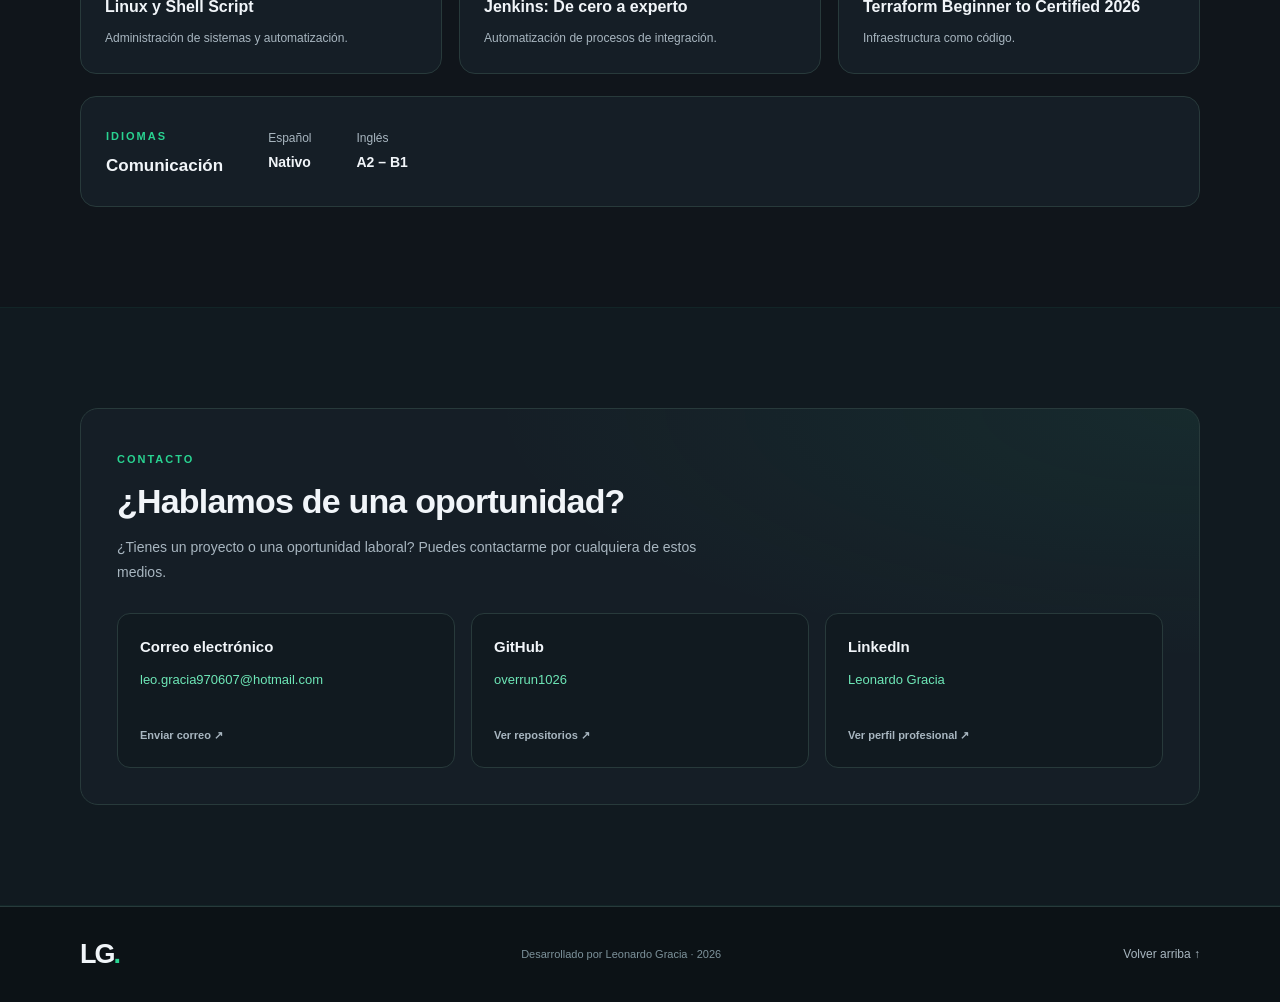
==== commit a3997f83: "feat: rediseño visual del portafolio y mejoras en la galería" ====
--- a/index.html
+++ b/index.html
@@ -12,9 +12,9 @@
 
   <title>Leonardo Gracia | Desarrollador Backend</title>
 
-  <link rel="icon" type="image/svg+xml" href="assets/favicon.svg">
-
-  <link rel="stylesheet" href="style.css">
+
+  <link rel="stylesheet" href="css/style.css">
+  <link rel="stylesheet" href="css/projects.css">
 </head>
 
 
@@ -102,7 +102,7 @@
 
             <div class="profile-photo">
               <img
-                src="assets/foto-perfil.jpg"
+                src="assets/img/profile/foto-perfil.jpg"
                 alt="Fotografía de Leonardo Gracia"
                 onerror="this.style.display='none'"
               >
@@ -249,622 +249,116 @@
       </div>
     </section>
 
-    <!-- Habilidades -->
-    <section class="section section-alt" id="habilidades">
-      <div class="container">
-
-        <div class="section-heading">
-          <span class="eyebrow">TECNOLOGÍAS</span>
-          <h2>Habilidades técnicas</h2>
-          <p>
-            Herramientas y tecnologías con las que he trabajado
-            y continúo desarrollándome.
-          </p>
-        </div>
-
-        <div class="skills-grid">
-
-          <article class="panel skill-card">
-            <div class="skill-icon">Py</div>
-            <h3>Backend</h3>
-            <p>Desarrollo de lógica de negocio y servicios.</p>
-            <div class="skill-tags">
-              <span>Python</span>
-              <span>FastAPI</span>
-              <span>REST API</span>
-              <span>C++</span>
-              <span>C</span>
-            </div>
-          </article>
-
-          <article class="panel skill-card">
-            <div class="skill-icon">DB</div>
-            <h3>Bases de datos</h3>
-            <p>Persistencia, consultas y gestión de información.</p>
-            <div class="skill-tags">
-              <span>PostgreSQL</span>
-              <span>MySQL</span>
-              <span>SQL</span>
-            </div>
-          </article>
-
-          <article class="panel skill-card">
-            <div class="skill-icon">Co</div>
-            <h3>Contenedores e infraestructura</h3>
-            <p>Entornos de desarrollo y despliegue.</p>
-            <div class="skill-tags">
-              <span>Docker</span>
-              <span>Docker Compose</span>
-              <span>Linux</span>
-              <span>Nginx</span>
-              <span>Terraform</span>
-              <span>Jenkins</span>
-            </div>
-          </article>
-
-          <article class="panel skill-card">
-            <div class="skill-icon">Git</div>
-            <h3>Herramientas y web</h3>
-            <p>Control de versiones y tecnologías web.</p>
-            <div class="skill-tags">
-              <span>Git</span>
-              <span>GitHub</span>
-              <span>HTML5</span>
-              <span>CSS3</span>
-              <span>JavaScript</span>
-              <span>TypeScript</span>
-            </div>
-          </article>
-
-        </div>
-      </div>
-    </section>
-
-
-<!-- Proyectos -->
-<section class="section" id="proyectos">
+
+
+<!-- Sección de habilidades y especialidades -->
+<section class="skills-section section" id="habilidades">
   <div class="container">
 
     <div class="section-heading">
-      <span class="eyebrow">TRABAJO SELECCIONADO</span>
-      <h2>Proyectos destacados</h2>
+      <span class="eyebrow">COMPETENCIAS TÉCNICAS</span>
+      <h2>Habilidades y <span class="text-gradient">tecnologías</span></h2>
       <p>
-        Proyectos que demuestran mi experiencia práctica
-        en desarrollo backend, APIs, bases de datos y contenedores.
+        Tecnologías y herramientas que utilizo para desarrollar aplicaciones,
+        construir APIs y gestionar entornos de desarrollo y despliegue.
       </p>
     </div>
 
-    <div class="projects-grid">
-
-      <!-- Proyecto 1: TaskFlow -->
-      <article class="panel project-card">
-
-        <div class="project-visual project-visual-inventory">
-          <img
-            class="inventory-cover"
-            src="assets/gestor-de-tareas/Imagen-01.png"
-            alt="Vista principal de TaskFlow, aplicación de gestión de tareas"
-            loading="lazy"
-          >
-
-          <span class="project-visual-label">
-            TASKFLOW · GESTIÓN DE TAREAS
-          </span>
-        </div>
-
-        <div class="project-content">
-
-          <div class="project-meta">
-            <span>01</span>
-            <span>BACKEND</span>
-          </div>
-
-          <h3>TaskFlow — Plataforma de Gestión de Tareas</h3>
-
-          <p>
-            Aplicación web para gestionar tareas personales mediante
-            una API REST con FastAPI, PostgreSQL y un frontend en HTML,
-            CSS y JavaScript. Implementa operaciones CRUD y utiliza Docker
-            Compose para ejecutar los servicios en contenedores.
-          </p>
-
-          <div class="skill-tags">
-            <span>Python</span>
-            <span>FastAPI</span>
-            <span>PostgreSQL</span>
-            <span>Docker y Docker Compose</span>
-            <span>HTML5</span>
-            <span>CSS3</span>
-            <span>JavaScript</span>
-          </div>
-
-          <a
-            class="project-link"
-            href="https://github.com/overrun1026/ProyectoApiDeTareasPersonales"
-            target="_blank"
-            rel="noopener noreferrer"
-          >
-            Ver proyecto en GitHub ↗
-          </a>
-
-          <details class="project-gallery">
-            <summary>
-              Ver más capturas (haz clic en cualquier imagen para ampliarla)
-            </summary>
-
-            <div class="project-gallery-grid">
-
-              <figure class="project-gallery-item">
-                <img
-                  src="assets/gestor-de-tareas/Imagen-01.png"
-                  alt="Vista principal de TaskFlow"
-                  loading="lazy"
-                >
-                <figcaption>Vista principal · 01</figcaption>
-              </figure>
-
-              <figure class="project-gallery-item">
-                <img
-                  src="assets/gestor-de-tareas/Imagen-02.png"
-                  alt="Formulario para crear o editar tareas en TaskFlow"
-                  loading="lazy"
-                >
-                <figcaption>Crear y editar tareas · 02</figcaption>
-              </figure>
-
-              <figure class="project-gallery-item">
-                <img
-                  src="assets/gestor-de-tareas/Imagen-03.png"
-                  alt="Listado de tareas con opciones de edición y eliminación"
-                  loading="lazy"
-                >
-                <figcaption>Listado de tareas · 03</figcaption>
-              </figure>
-
-              <figure class="project-gallery-item">
-                <img
-                  src="assets/gestor-de-tareas/Imagen-04.png"
-                  alt="Resumen de tareas por estado"
-                  loading="lazy"
-                >
-                <figcaption>Resumen de tareas · 04</figcaption>
-              </figure>
-
-            </div>
-          </details>
-
+    <div class="skills-grid">
+
+      <!-- 01. Especialidades -->
+      <article class="skill-card panel">
+        <div class="skill-icon">API</div>
+        <h3>Especialidades</h3>
+        <p>
+          Desarrollo backend enfocado en servicios, integración de sistemas
+          y gestión de datos.
+        </p>
+        <div class="skill-tags">
+          <span>Backend</span>
+          <span>APIs REST</span>
+          <span>Bases de datos</span>
+          <span>Contenedores</span>
         </div>
       </article>
 
-
-      <!-- Proyecto 2: Sistema de inventario -->
-      <article class="panel project-card">
-
-        <div class="project-visual project-visual-inventory">
-          <img
-            class="inventory-cover"
-            src="assets/inventario/01-image.png"
-            alt="Vista principal del sistema de inventario web"
-            loading="lazy"
-          >
-
-          <span class="project-visual-label">
-            SISTEMA DE INVENTARIO
-          </span>
-        </div>
-
-        <div class="project-content">
-
-          <div class="project-meta">
-            <span>02</span>
-            <span>APLICACIÓN WEB</span>
-          </div>
-
-          <h3>Sistema de inventario con Docker Compose</h3>
-
-          <p>
-            Aplicación web para la gestión de inventario,
-            con backend desarrollado en Python y FastAPI,
-            base de datos PostgreSQL e interfaz web.
-            Docker Compose permite configurar y ejecutar
-            los servicios del proyecto de forma conjunta.
-          </p>
-
-          <div class="skill-tags">
-            <span>Python</span>
-            <span>FastAPI</span>
-            <span>PostgreSQL</span>
-            <span>JavaScript</span>
-            <span>Docker y Docker Compose</span>
-          </div>
-
-          <a
-            class="project-link"
-            href="https://github.com/overrun1026/App-Inventario-DockerCompose"
-            target="_blank"
-            rel="noopener noreferrer"
-          >
-            Ver proyecto en GitHub ↗
-          </a>
-
-          <details class="project-gallery">
-            <summary>
-              Ver más capturas (haz clic en cualquier imagen para ampliarla)
-            </summary>
-
-            <div class="project-gallery-grid">
-
-              <figure class="project-gallery-item">
-                <img
-                  src="assets/inventario/02-image.png"
-                  alt="Segunda captura del sistema de inventario"
-                  loading="lazy"
-                >
-                <figcaption>Vista del sistema · 02</figcaption>
-              </figure>
-
-              <figure class="project-gallery-item">
-                <img
-                  src="assets/inventario/03-image.png"
-                  alt="Tercera captura del sistema de inventario"
-                  loading="lazy"
-                >
-                <figcaption>Vista del sistema · 03</figcaption>
-              </figure>
-
-              <figure class="project-gallery-item">
-                <img
-                  src="assets/inventario/04-image.png"
-                  alt="Cuarta captura del sistema de inventario"
-                  loading="lazy"
-                >
-                <figcaption>Vista del sistema · 04</figcaption>
-              </figure>
-
-              <figure class="project-gallery-item">
-                <img
-                  src="assets/inventario/05-image.png"
-                  alt="Quinta captura del sistema de inventario"
-                  loading="lazy"
-                >
-                <figcaption>Vista del sistema · 05</figcaption>
-              </figure>
-
-            </div>
-          </details>
-
+      <!-- 02. Backend -->
+      <article class="skill-card panel">
+        <div class="skill-icon">BE</div>
+        <h3>Backend</h3>
+        <p>
+          Desarrollo de aplicaciones y servicios mediante APIs,
+          lógica de negocio y conexión con bases de datos.
+        </p>
+        <div class="skill-tags">
+          <span>Python</span>
+          <span>FastAPI</span>
+          <span>Node.js</span>
+          <span>Express.js</span>
         </div>
       </article>
 
-      <!-- Proyecto 3: Gestor de tickets -->
-      <article class="panel project-card">
-
-        <div class="project-visual project-visual-inventory">
-          <img
-            class="inventory-cover"
-            src="assets/gestor-de-tickets/imagen_01.png"
-            alt="Vista principal del sistema de inventario web"
-            loading="lazy"
-          >
-
-          <span class="project-visual-label">
-            HelpDesk —- Sistema de manejo de tickets
-          </span>
-        </div>
-
-        <div class="project-content">
-
-          <div class="project-meta">
-            <span>03</span>
-            <span>SISTEMA WEB</span>
-          </div>
-
-          <h3>HelpDesk —- Sistema de manejo de tickets</h3>
-
-          <p>
-            Sistema web de gestión de tickets de soporte técnico, diseñado para organizar solicitudes,
-             administrar incidencias y facilitar la comunicación entre usuarios y administradores.
-              Incluye autenticación mediante JWT, control de permisos por roles, gestión de usuarios y categorías,
-               comentarios, notificaciones y seguimiento del estado de los tickets.
-            El backend está desarrollado con Node.js y Express, utilizando PostgreSQL para la persistencia de datos.
-             La aplicación está organizada en módulos con separación de rutas, controladores, servicios y repositorios,
-              e incorpora validación de solicitudes, middleware de autenticación y autorización, paginación y documentación de la API con OpenAPI.
-            Docker Compose permite ejecutar los servicios del backend, frontend y base de datos en un entorno integrado.
-          </p>
-
-          <div class="skill-tags">
-            <span>Node.js</span>
-            <span>Express</span>
-            <span>REST API</span>
-            <span>PostgreSQL</span>
-            <span>JWT</span>
-            <span>RBAC</span>
-            <span>OpenAPI</span>
-            <span>Vite</span>
-            <span>Docker y Docker Compose</span>
-          </div>
-
-          <a
-            class="project-link"
-            href="https://github.com/overrun1026/ProyectoGestorDeTickets"
-            target="_blank"
-            rel="noopener noreferrer"
-          >
-            Ver proyecto en GitHub ↗
-          </a>
-
-          <details class="project-gallery">
-            <summary>
-              Ver más capturas (haz clic en cualquier imagen para ampliarla)
-            </summary>
-
-            <div class="project-gallery-grid">
-
-              <figure class="project-gallery-item">
-                <img
-                  src="assets/gestor-de-tickets/imagen_01.png"
-                  alt="Segunda captura del sistema de inventario"
-                  loading="lazy"
-                >
-                <figcaption>Vista del sistema · 02</figcaption>
-              </figure>
-
-              <figure class="project-gallery-item">
-                <img
-                  src="assets/gestor-de-tickets/imagen_02.png"
-                  alt="Tercera captura del sistema de inventario"
-                  loading="lazy"
-                >
-                <figcaption>Vista del sistema · 03</figcaption>
-              </figure>
-
-              <figure class="project-gallery-item">
-                <img
-                  src="assets/gestor-de-tickets/imagen_03.png"
-                  alt="Cuarta captura del sistema de inventario"
-                  loading="lazy"
-                >
-                <figcaption>Vista del sistema · 04</figcaption>
-              </figure>
-
-              <figure class="project-gallery-item">
-                <img
-                  src="assets/gestor-de-tickets/imagen_05.png"
-                  alt="Quinta captura del sistema de inventario"
-                  loading="lazy"
-                >
-                <figcaption>Vista del sistema · 05</figcaption>
-              </figure>
-              <figure class="project-gallery-item">
-                <img
-                  src="assets/gestor-de-tickets/imagen_06.png"
-                  alt="Quinta captura del sistema de inventario"
-                  loading="lazy"
-                >
-                <figcaption>Vista del sistema · 06</figcaption>
-              </figure>
-              <figure class="project-gallery-item">
-                <img
-                  src="assets/gestor-de-tickets/imagen_07.png"
-                  alt="Quinta captura del sistema de inventario"
-                  loading="lazy"
-                >
-                <figcaption>Vista del sistema · 07</figcaption>
-              </figure>
-
-              <figure class="project-gallery-item">
-                <img
-                  src="assets/gestor-de-tickets/imagen_08.png"
-                  alt="Quinta captura del sistema de inventario"
-                  loading="lazy"
-                >
-                <figcaption>Vista del sistema · 08</figcaption>
-              </figure>
-              <figure class="project-gallery-item">
-                <img
-                  src="assets/gestor-de-tickets/imagen_09.png"
-                  alt="Quinta captura del sistema de inventario"
-                  loading="lazy"
-                >
-                <figcaption>Vista del sistema · 09</figcaption>
-              </figure>
-
-              <figure class="project-gallery-item">
-                <img
-                  src="assets/gestor-de-tickets/imagen_10.png"
-                  alt="Quinta captura del sistema de inventario"
-                  loading="lazy"
-                >
-                <figcaption>Vista del sistema · 10</figcaption>
-              </figure>
-
-              <figure class="project-gallery-item">
-                <img
-                  src="assets/gestor-de-tickets/imagen_11.png"
-                  alt="Quinta captura del sistema de inventario"
-                  loading="lazy"
-                >
-                <figcaption>Vista del sistema · 11</figcaption>
-              </figure>
-              <figure class="project-gallery-item">
-                <img
-                  src="assets/gestor-de-tickets/imagen_12.png"
-                  alt="Quinta captura del sistema de inventario"
-                  loading="lazy"
-                >
-                <figcaption>Vista del sistema · 12</figcaption>
-              </figure>
-
-
-
-
-            </div>
-          </details>
-
+      <!-- 03. Bases de datos -->
+      <article class="skill-card panel">
+        <div class="skill-icon">DB</div>
+        <h3>Bases de datos</h3>
+        <p>
+          Modelado, consultas SQL e integración de bases de datos
+          con aplicaciones backend.
+        </p>
+        <div class="skill-tags">
+          <span>PostgreSQL</span>
+          <span>MySQL</span>
+          <span>SQL Server</span>
         </div>
       </article>
 
-      <!-- Proyecto 4: Finora -->
-      <article class="panel project-card">
-
-        <div class="project-visual project-visual-inventory">
-          <img
-            class="inventory-cover"
-            src="assets/finora-finanzas/imagen_01.png"
-            alt="Panel principal de Finora, gestor de finanzas personales"
-            loading="lazy"
-          >
-
-          <span class="project-visual-label">
-            FINORA · FINANZAS PERSONALES
-          </span>
-        </div>
-
-        <div class="project-content">
-
-          <div class="project-meta">
-            <span>04</span>
-            <span>BACKEND · API REST</span>
-          </div>
-
-          <h3>Finora — Gestor de Finanzas Personales</h3>
-
-          <p>
-            Aplicación web para organizar y controlar las finanzas personales.
-            Permite gestionar ingresos y gastos, administrar presupuestos,
-            crear metas de ahorro y consultar informes financieros.
-            Cuenta con una API REST desarrollada con FastAPI, persistencia
-            de datos en PostgreSQL y una arquitectura basada en servicios,
-            repositorios y modelos. Docker Compose facilita la ejecución
-            conjunta del backend, la base de datos y el frontend.
-          </p>
-
-          <div class="skill-tags">
-            <span>Python</span>
-            <span>FastAPI</span>
-            <span>PostgreSQL</span>
-            <span>SQLAlchemy</span>
-            <span>Alembic</span>
-            <span>HTML5</span>
-            <span>CSS3</span>
-            <span>JavaScript</span>
-            <span>Nginx</span>
-            <span>Docker</span>
-            <span>Docker Compose</span>
-            <span>Git</span>
-            <span>GitHub</span>
-          </div>
-
-          <a
-            class="project-link"
-            href="https://github.com/overrun1026/Proyecto-Finora-Finanzas"
-            target="_blank"
-            rel="noopener noreferrer"
-          >
-            Ver proyecto en GitHub ↗
-          </a>
-
-          <!-- Galería de imágenes de Finora -->
-          <details class="project-gallery">
-            <summary>
-              Ver más capturas (haz clic en cualquier imagen para ampliarla)
-            </summary>
-
-            <div class="project-gallery-grid">
-
-              <figure class="project-gallery-item">
-                <img
-                  src="assets/finora-finanzas/imagen_01.png"
-                  alt="Panel principal con el resumen financiero de Finora"
-                  loading="lazy"
-                >
-                <figcaption>Panel principal · 01</figcaption>
-              </figure>
-
-              <figure class="project-gallery-item">
-                <img
-                  src="assets/finora-finanzas/imagen_02.png"
-                  alt="Gestión de transacciones financieras en Finora"
-                  loading="lazy"
-                >
-                <figcaption>Transacciones · 02</figcaption>
-              </figure>
-
-              <figure class="project-gallery-item">
-                <img
-                  src="assets/finora-finanzas/imagen_03.png"
-                  alt="Administración de presupuestos personales en Finora"
-                  loading="lazy"
-                >
-                <figcaption>Presupuestos · 03</figcaption>
-              </figure>
-
-              <figure class="project-gallery-item">
-                <img
-                  src="assets/finora-finanzas/imagen_04.png"
-                  alt="Metas de ahorro personales en Finora"
-                  loading="lazy"
-                >
-                <figcaption>Metas de ahorro · 04</figcaption>
-              </figure>
-
-              <figure class="project-gallery-item">
-                <img
-                  src="assets/finora-finanzas/imagen_05.png"
-                  alt="Informes y estadísticas financieras de Finora"
-                  loading="lazy"
-                >
-                <figcaption>Informes financieros · 05</figcaption>
-              </figure>
-
-              <figure class="project-gallery-item">
-                <img
-                  src="assets/finora-finanzas/imagen_06.png"
-                  alt="Categorías para organizar los movimientos financieros"
-                  loading="lazy"
-                >
-                <figcaption>Categorías · 06</figcaption>
-              </figure>
-
-              <figure class="project-gallery-item">
-                <img
-                  src="assets/finora-finanzas/imagen_07.png"
-                  alt="Formulario para registrar una transacción financiera"
-                  loading="lazy"
-                >
-                <figcaption>Nueva transacción · 07</figcaption>
-              </figure>
-
-              <figure class="project-gallery-item">
-                <img
-                  src="assets/finora-finanzas/imagen_08.png"
-                  alt="Formulario para configurar un presupuesto"
-                  loading="lazy"
-                >
-                <figcaption>Nuevo presupuesto · 08</figcaption>
-              </figure>
-
-              <figure class="project-gallery-item">
-                <img
-                  src="assets/finora-finanzas/imagen_09.png"
-                  alt="Formulario para crear una meta de ahorro"
-                  loading="lazy"
-                >
-                <figcaption>Nueva meta de ahorro · 09</figcaption>
-              </figure>
-
-              <figure class="project-gallery-item">
-                <img
-                  src="assets/finora-finanzas/imagen_10.png"
-                  alt="Formulario para crear una categoría personalizada"
-                  loading="lazy"
-                >
-                <figcaption>Nueva categoría · 10</figcaption>
-              </figure>
-
-            </div>
-          </details>
-
+      <!-- 04. DevOps -->
+      <article class="skill-card panel">
+        <div class="skill-icon">OPS</div>
+        <h3>DevOps e infraestructura</h3>
+        <p>
+          Contenerización de aplicaciones, automatización de procesos
+          y administración de entornos de desarrollo.
+        </p>
+        <div class="skill-tags">
+          <span>Docker</span>
+          <span>Docker Compose</span>
+          <span>Kubernetes</span>
+          <span>Terraform</span>
+          <span>Jenkins</span>
+          <span>Linux</span>
+          <span>Git</span>
+        </div>
+      </article>
+
+      <!-- 05. Frontend -->
+      <article class="skill-card panel">
+        <div class="skill-icon">FE</div>
+        <h3>Frontend</h3>
+        <p>
+          Construcción de interfaces web y conexión con servicios
+          backend mediante JavaScript.
+        </p>
+        <div class="skill-tags">
+          <span>HTML</span>
+          <span>CSS</span>
+          <span>JavaScript</span>
+        </div>
+      </article>
+
+      <!-- 06. Otros lenguajes y herramientas -->
+      <article class="skill-card panel">
+        <div class="skill-icon">C++</div>
+        <h3>Otros lenguajes y herramientas</h3>
+        <p>
+          Programación de bajo nivel, control de versiones
+          y automatización de flujos de trabajo.
+        </p>
+        <div class="skill-tags">
+          <span>C++</span>
+          <span>GitHub Actions</span>
+          <span>GitHub</span>
         </div>
       </article>
 
@@ -872,6 +366,21 @@
   </div>
 </section>
 
+<!-- Proyectos -->
+    <section class="section" id="proyectos">
+      <div class="container">
+        <div class="section-heading">
+          <span class="eyebrow">TRABAJO SELECCIONADO</span>
+          <h2>Proyectos destacados</h2>
+          <p>Aplicaciones y servicios que muestran mi experiencia práctica en backend, APIs, bases de datos y despliegue.</p>
+        </div>
+        <div class="projects-toolbar">
+          <p>Explora cada proyecto para conocer sus funcionalidades, arquitectura y capturas.</p>
+          <span class="projects-count" id="projects-count">4 proyectos</span>
+        </div>
+        <div class="projects-grid" id="projects-grid" aria-live="polite"></div>
+      </div>
+    </section>
 
     <!-- Experiencia -->
     <section class="section section-alt" id="experiencia">
@@ -1159,39 +668,9 @@
     </div>
   </footer>
 
-  <!-- Visor de imágenes: se controla desde script.js -->
-  <div
-    class="image-lightbox"
-    id="image-lightbox"
-    role="dialog"
-    aria-modal="true"
-    aria-label="Visor de capturas del proyecto"
-    aria-describedby="lightbox-hint"
-    hidden
-  >
-    <div class="image-lightbox__topbar">
-      <span class="image-lightbox__title" id="lightbox-title">Captura del proyecto</span>
-      <button class="image-lightbox__button" id="lightbox-close" type="button" aria-label="Cerrar visor">✕</button>
-    </div>
-
-    <div class="image-lightbox__viewport" id="lightbox-viewport">
-      <img class="image-lightbox__image" id="lightbox-image" alt="">
-    </div>
-
-    <div class="image-lightbox__controls">
-      <button class="image-lightbox__button" id="lightbox-prev" type="button" aria-label="Imagen anterior">‹</button>
-      <button class="image-lightbox__button" id="lightbox-zoom-out" type="button" aria-label="Reducir zoom">−</button>
-      <button class="image-lightbox__button" id="lightbox-zoom-reset" type="button" aria-label="Restablecer zoom">100%</button>
-      <button class="image-lightbox__button" id="lightbox-zoom-in" type="button" aria-label="Aumentar zoom">+</button>
-      <button class="image-lightbox__button" id="lightbox-next" type="button" aria-label="Imagen siguiente">›</button>
-    </div>
-
-    <p class="image-lightbox__hint" id="lightbox-hint">
-      Usa +/− para ampliar · ←/→ para cambiar de imagen · Esc para cerrar
-    </p>
-  </div>
-
-  <script src="script.js"></script>
+  <script src="pages/projects.js"></script>
+  <script src="js/script.js"></script>
+  <script src="js/projects.js"></script>
 
 </body>
-</html>+</html>
--- a/css/style.css
+++ b/css/style.css
@@ -0,0 +1,1968 @@
+
+/* ========================================
+   1. VARIABLES Y CONFIGURACIÓN GENERAL
+======================================== */
+
+:root {
+  --bg: #10151B;
+  --bg-alt: #111A20;
+  --panel: #151E26;
+  --panel-hover: #1B292D;
+  --border: #283A3B;
+  --border-hover: #398F70;
+  --text: #F1F5F9;
+  --text-muted: #A8B6C0;
+  --text-soft: #7D929B;
+  --accent: #29D391;
+  --accent-light: #6EE7B7;
+  --accent-dark: #168A61;
+  --success: #29D391;
+  --radius: 16px;
+  --container: 1120px;
+}
+
+* {
+  margin: 0;
+  padding: 0;
+  box-sizing: border-box;
+}
+
+html {
+  scroll-behavior: smooth;
+  scroll-padding-top: 90px;
+}
+
+body {
+  background: var(--bg);
+  color: var(--text);
+  font-family: Inter, "Segoe UI", Arial, sans-serif;
+  font-size: 15px;
+  line-height: 1.7;
+  overflow-x: hidden;
+}
+
+a {
+  color: inherit;
+}
+
+button,
+a {
+  -webkit-tap-highlight-color: transparent;
+}
+
+button {
+  font: inherit;
+}
+
+img {
+  max-width: 100%;
+  display: block;
+}
+
+.container {
+  width: min(var(--container), calc(100% - 48px));
+  margin-inline: auto;
+}
+
+.section {
+  padding: 100px 0;
+}
+
+.section-alt {
+  background: var(--bg-alt);
+  border-top: 1px solid rgba(41, 211, 145, 0.06);
+  border-bottom: 1px solid rgba(41, 211, 145, 0.06);
+}
+
+::selection {
+  background: var(--accent);
+  color: #10151B;
+}
+
+/* ========================================
+   2. NAVEGACIÓN
+======================================== */
+
+.header {
+  position: sticky;
+  top: 0;
+  z-index: 100;
+  background: rgba(16, 21, 27, 0.92);
+  backdrop-filter: blur(18px);
+  border-bottom: 1px solid rgba(41, 211, 145, 0.12);
+}
+
+.navbar {
+  min-height: 76px;
+  display: flex;
+  align-items: center;
+  justify-content: space-between;
+  gap: 32px;
+}
+
+.logo {
+  color: var(--text);
+  text-decoration: none;
+  font-size: 27px;
+  font-weight: 800;
+  letter-spacing: -2px;
+}
+
+.logo span {
+  color: var(--accent);
+}
+
+.nav-links {
+  list-style: none;
+  display: flex;
+  align-items: center;
+  gap: 25px;
+}
+
+.nav-links a {
+  color: var(--text-muted);
+  text-decoration: none;
+  font-size: 13px;
+  font-weight: 500;
+  transition: color 0.2s ease;
+}
+
+.nav-links a:hover {
+  color: var(--text);
+}
+
+.nav-links .nav-contact {
+  color: var(--accent-light);
+  padding: 10px 15px;
+  border: 1px solid var(--border);
+  border-radius: 9px;
+  transition: background 0.2s ease, border-color 0.2s ease;
+}
+
+.nav-links .nav-contact:hover {
+  background: rgba(41, 211, 145, 0.08);
+  border-color: var(--accent);
+}
+
+.menu-toggle {
+  display: none;
+  background: transparent;
+  border: 1px solid var(--border);
+  border-radius: 8px;
+  padding: 7px 11px;
+  color: var(--text);
+  cursor: pointer;
+}
+
+/* ========================================
+   3. ELEMENTOS GENERALES
+======================================== */
+
+.eyebrow {
+  display: inline-block;
+  color: var(--accent);
+  font-size: 11px;
+  font-weight: 800;
+  letter-spacing: 2px;
+  line-height: 1.5;
+}
+
+.section-heading {
+  max-width: 650px;
+  margin-bottom: 42px;
+}
+
+.section-heading h2 {
+  margin-top: 10px;
+  margin-bottom: 12px;
+  color: var(--text);
+  font-size: clamp(30px, 4vw, 42px);
+  line-height: 1.2;
+  letter-spacing: -1.3px;
+}
+
+.section-heading p {
+  color: var(--text-muted);
+  max-width: 580px;
+}
+
+.panel {
+  background: var(--panel);
+  border: 1px solid var(--border);
+  border-radius: var(--radius);
+}
+
+.panel-number {
+  color: var(--accent);
+  font-size: 11px;
+  font-weight: 800;
+  letter-spacing: 1.5px;
+}
+
+/* ========================================
+   4. BOTONES
+======================================== */
+
+.hero-actions {
+  display: flex;
+  align-items: center;
+  flex-wrap: wrap;
+  gap: 12px;
+  margin-top: 28px;
+}
+
+.button {
+  display: inline-flex;
+  align-items: center;
+  justify-content: center;
+  gap: 8px;
+  min-height: 46px;
+  padding: 12px 18px;
+  border-radius: 9px;
+  font-size: 13px;
+  font-weight: 700;
+  text-decoration: none;
+  transition: transform 0.2s ease, background 0.2s ease,
+    border-color 0.2s ease;
+}
+
+.button:hover {
+  transform: translateY(-2px);
+}
+
+.button-primary {
+  background: var(--accent);
+  border: 1px solid var(--accent);
+  color: #08111e;
+}
+
+.button-primary:hover {
+  background: var(--accent-light);
+}
+
+.button-secondary {
+  background: transparent;
+  border: 1px solid var(--border);
+  color: var(--text);
+}
+
+.button-secondary:hover {
+  background: var(--panel);
+  border-color: var(--accent);
+}
+
+/* ========================================
+   5. INICIO / HERO
+======================================== */
+
+.hero {
+  position: relative;
+  overflow: hidden;
+  padding: 95px 0 90px;
+}
+
+.hero::before {
+  content: "";
+  position: absolute;
+  width: 500px;
+  height: 500px;
+  top: -180px;
+  right: -100px;
+  background: rgba(41, 211, 145, 0.07);
+  filter: blur(100px);
+  border-radius: 50%;
+  pointer-events: none;
+}
+
+.hero-grid {
+  position: relative;
+  display: grid;
+  grid-template-columns: 1.1fr 0.9fr;
+  align-items: center;
+  gap: 75px;
+}
+
+.hero-content h1 {
+  margin-top: 20px;
+  font-size: clamp(54px, 7vw, 84px);
+  line-height: 0.98;
+  letter-spacing: -5px;
+  font-weight: 800;
+}
+
+.hero-content h1 span {
+  color: var(--accent);
+}
+
+.hero-subtitle {
+  margin-top: 24px;
+  max-width: 550px;
+  color: #d8e2f0;
+  font-size: clamp(19px, 2vw, 24px);
+  line-height: 1.4;
+  font-weight: 600;
+}
+
+.hero-description {
+  max-width: 540px;
+  margin-top: 18px;
+  color: var(--text-muted);
+  font-size: 15px;
+  line-height: 1.9;
+}
+
+.hero-tags {
+  display: flex;
+  flex-wrap: wrap;
+  gap: 9px;
+  margin-top: 30px;
+}
+
+.hero-tags span,
+.skill-tags span {
+  display: inline-flex;
+  align-items: center;
+  padding: 6px 10px;
+  background: rgba(41, 211, 145, 0.06);
+  border: 1px solid rgba(41, 211, 145, 0.16);
+  border-radius: 7px;
+  color: #C2D8D0;
+  font-size: 11px;
+  font-weight: 600;
+}
+
+/* Tarjeta de perfil */
+
+.hero-visual {
+  position: relative;
+  padding: 20px;
+}
+
+.profile-card {
+  position: relative;
+  z-index: 2;
+  max-width: 380px;
+  margin: auto;
+  padding: 25px;
+  background: linear-gradient(145deg, #19252B, #111920);
+  border: 1px solid #304940;
+  border-radius: 20px;
+  box-shadow: 0 25px 80px rgba(0, 0, 0, 0.25);
+}
+
+.profile-top {
+  display: flex;
+  align-items: center;
+  gap: 9px;
+  color: var(--text-soft);
+  font-size: 9px;
+  font-weight: 800;
+  letter-spacing: 1.2px;
+}
+
+.status-dot {
+  display: inline-block;
+  width: 7px;
+  height: 7px;
+  flex-shrink: 0;
+  border-radius: 50%;
+  background: var(--success);
+  box-shadow: 0 0 12px rgba(41, 211, 145, 0.35);
+}
+
+.profile-photo {
+  position: relative;
+  width: 110px;
+  height: 110px;
+  margin: 27px auto 18px;
+  display: grid;
+  place-items: center;
+  overflow: hidden;
+  border: 2px solid #398F70;
+  border-radius: 50%;
+  background: linear-gradient(135deg, #263D36, #101B1A);
+}
+
+.profile-photo img {
+  position: absolute;
+  inset: 0;
+  z-index: 2;
+  width: 100%;
+  height: 100%;
+  object-fit: cover;
+  border-radius: 50%;
+}
+
+.profile-initials {
+  color: var(--accent-light);
+  font-size: 34px;
+  font-weight: 800;
+  letter-spacing: -2px;
+}
+
+.profile-card > h3 {
+  text-align: center;
+  font-size: 21px;
+  line-height: 1.4;
+}
+
+.profile-card > p {
+  margin-top: 5px;
+  color: var(--text-muted);
+  text-align: center;
+  font-size: 12px;
+}
+
+.profile-divider {
+  height: 1px;
+  margin: 22px 0 15px;
+  background: var(--border);
+}
+
+.profile-detail {
+  display: flex;
+  justify-content: space-between;
+  gap: 15px;
+  padding: 10px 0;
+  border-bottom: 1px solid rgba(41, 211, 145, 0.08);
+  font-size: 12px;
+}
+
+.profile-detail span {
+  color: var(--text-muted);
+}
+
+.profile-detail strong {
+  color: #dce8f8;
+  text-align: right;
+  font-weight: 600;
+}
+
+.profile-footer {
+  display: flex;
+  align-items: center;
+  gap: 9px;
+  margin-top: 20px;
+  color: #b8c5d7;
+  font-size: 10px;
+}
+
+.floating-card {
+  position: absolute;
+  z-index: 3;
+  display: flex;
+  align-items: center;
+  gap: 11px;
+  padding: 12px 15px;
+  background: #17231F;
+  border: 1px solid #304940;
+  border-radius: 12px;
+  box-shadow: 0 12px 30px rgba(0, 0, 0, 0.2);
+}
+
+.floating-card-top {
+  top: 55px;
+  right: -5px;
+}
+
+.floating-card-bottom {
+  bottom: 45px;
+  left: -5px;
+}
+
+.floating-icon {
+  display: grid;
+  place-items: center;
+  width: 35px;
+  height: 35px;
+  border-radius: 8px;
+  background: rgba(41, 211, 145, 0.10);
+  color: var(--accent-light);
+  font-size: 12px;
+  font-weight: 800;
+}
+
+.floating-card div {
+  display: flex;
+  flex-direction: column;
+}
+
+.floating-card strong {
+  font-size: 12px;
+}
+
+.floating-card div span {
+  color: var(--text-muted);
+  font-size: 10px;
+}
+
+/* ========================================
+   6. DATOS DESTACADOS
+======================================== */
+
+.highlights {
+  background: #111A20;
+  border-top: 1px solid var(--border);
+  border-bottom: 1px solid var(--border);
+}
+
+.highlights-grid {
+  display: grid;
+  grid-template-columns: repeat(4, 1fr);
+}
+
+.highlight-item {
+  display: flex;
+  flex-direction: column;
+  gap: 4px;
+  padding: 28px 20px;
+  border-right: 1px solid var(--border);
+}
+
+.highlight-item:first-child {
+  border-left: 1px solid var(--border);
+}
+
+.highlight-number {
+  color: var(--text);
+  font-size: 19px;
+  font-weight: 800;
+  letter-spacing: -0.5px;
+}
+
+.highlight-label {
+  color: var(--text-muted);
+  font-size: 12px;
+}
+
+/* ========================================
+   7. SOBRE MÍ
+======================================== */
+
+.about-grid {
+  display: grid;
+  grid-template-columns: 1.3fr 0.7fr;
+  gap: 20px;
+}
+
+.about-main {
+  padding: 32px;
+}
+
+.about-main h3 {
+  margin: 17px 0;
+  font-size: 25px;
+  line-height: 1.35;
+  letter-spacing: -0.5px;
+}
+
+.about-main p {
+  margin-top: 14px;
+  color: var(--text-muted);
+  line-height: 1.9;
+}
+
+.about-side {
+  display: grid;
+  grid-template-rows: 1fr 1fr;
+  gap: 20px;
+}
+
+.about-small {
+  padding: 24px;
+  transition: border-color 0.2s ease, transform 0.2s ease;
+}
+
+.about-small:hover {
+  border-color: var(--border-hover);
+  transform: translateY(-2px);
+}
+
+.about-icon {
+  display: inline-grid;
+  place-items: center;
+  width: 42px;
+  height: 42px;
+  margin-bottom: 14px;
+  background: rgba(41, 211, 145, 0.08);
+  border: 1px solid rgba(41, 211, 145, 0.18);
+  border-radius: 10px;
+  color: var(--accent-light);
+  font-size: 17px;
+  font-weight: 800;
+}
+
+.about-small h3 {
+  margin-bottom: 8px;
+  font-size: 16px;
+}
+
+.about-small p {
+  color: var(--text-muted);
+  font-size: 13px;
+  line-height: 1.8;
+}
+
+/* ========================================
+   8. HABILIDADES
+======================================== */
+
+
+.skills-grid {
+  display: grid;
+  grid-template-columns: repeat(2, minmax(0, 1fr));
+  gap: 24px;
+  align-items: stretch;
+}
+
+.skill-card {
+  display: flex;
+  flex-direction: column;
+  min-width: 0;
+  height: 100%;
+  padding: 27px;
+  transition: border-color 0.2s ease, transform 0.2s ease;
+}
+
+.skill-card:hover {
+  border-color: var(--border-hover);
+  transform: translateY(-3px);
+}
+
+.skill-icon {
+  display: grid;
+  place-items: center;
+  flex-shrink: 0;
+  width: 46px;
+  height: 46px;
+  margin-bottom: 20px;
+  background: rgba(41, 211, 145, 0.08);
+  border: 1px solid rgba(41, 211, 145, 0.18);
+  border-radius: 11px;
+  color: var(--accent-light);
+  font-size: 13px;
+  font-weight: 800;
+}
+
+.skill-card h3 {
+  margin-bottom: 8px;
+  font-size: 18px;
+  line-height: 1.4;
+}
+
+.skill-card > p {
+  margin-bottom: 18px;
+  color: var(--text-muted);
+  font-size: 13px;
+  line-height: 1.8;
+}
+
+.skill-tags {
+  display: flex;
+  flex-wrap: wrap;
+  gap: 8px;
+  margin-top: auto;
+  padding-top: 4px;
+}
+
+.skill-tags span {
+  overflow-wrap: anywhere;
+}
+
+/* Adaptación para tablets y móviles */
+@media (max-width: 600px) {
+  .skills-grid {
+    grid-template-columns: 1fr;
+    gap: 18px;
+  }
+
+  .skill-card {
+    padding: 23px;
+  }
+}
+
+/* Respeta la preferencia de movimiento del usuario */
+@media (prefers-reduced-motion: reduce) {
+  .skill-card {
+    transition: none;
+  }
+
+  .skill-card:hover {
+    transform: none;
+  }
+}
+
+
+/* ========================================
+   9. PROYECTOS ANTIGUOS
+   Se conservan por compatibilidad.
+======================================== */
+
+.projects-grid {
+  display: grid;
+  grid-template-columns: repeat(2, minmax(0, 1fr));
+  gap: 22px;
+}
+
+.project-card {
+  overflow: hidden;
+  transition: border-color 0.2s ease, transform 0.2s ease;
+}
+
+.project-card:hover {
+  border-color: var(--border-hover);
+  transform: translateY(-3px);
+}
+
+.project-visual {
+  position: relative;
+  display: flex;
+  align-items: center;
+  justify-content: center;
+  min-height: 260px;
+  padding: 30px;
+  overflow: hidden;
+  border-bottom: 1px solid var(--border);
+}
+
+.project-visual-api {
+  background:
+    radial-gradient(ellipse at 50% 100%, rgba(41, 211, 145, 0.13), transparent 65%),
+    #111A20;
+}
+
+.project-visual-inventory {
+  background:
+    radial-gradient(ellipse at 50% 100%, rgba(41, 211, 145, 0.10), transparent 65%),
+    #111A20;
+}
+
+.mock-window {
+  width: 100%;
+  max-width: 330px;
+  overflow: hidden;
+  background: #10181D;
+  border: 1px solid #30443D;
+  border-radius: 11px;
+  box-shadow: 0 18px 45px rgba(0, 0, 0, 0.3);
+  transform: rotate(-2deg);
+}
+
+.mock-window-header {
+  display: flex;
+  align-items: center;
+  gap: 5px;
+  padding: 12px;
+  background: #19251F;
+  border-bottom: 1px solid var(--border);
+}
+
+.mock-window-header > span {
+  width: 7px;
+  height: 7px;
+  background: #4c5c73;
+  border-radius: 50%;
+}
+
+.mock-window-header p {
+  margin-left: 9px;
+  color: #91a2b9;
+  font-size: 10px;
+}
+
+.mock-code {
+  padding: 22px;
+  color: #b9c7d9;
+  font-family: Consolas, monospace;
+  font-size: 12px;
+  line-height: 2;
+}
+
+.mock-code p {
+  overflow-wrap: anywhere;
+}
+
+.code-purple {
+  color: #c4b5fd;
+}
+
+.code-green {
+  color: var(--accent-light);
+}
+
+.code-indent {
+  padding-left: 15px;
+  color: #A8C8E8;
+}
+
+.project-visual-label {
+  position: absolute;
+  right: 15px;
+  bottom: 15px;
+  color: #7f91aa;
+  font-size: 9px;
+  font-weight: 800;
+  letter-spacing: 1.5px;
+}
+
+.inventory-window {
+  width: 100%;
+  max-width: 340px;
+  padding: 18px;
+  background: #151F20;
+  border: 1px solid #304940;
+  border-radius: 12px;
+  box-shadow: 0 18px 45px rgba(0, 0, 0, 0.25);
+  transform: rotate(2deg);
+}
+
+.inventory-header {
+  display: flex;
+  justify-content: space-between;
+  align-items: center;
+  gap: 10px;
+  margin-bottom: 18px;
+  color: var(--text);
+  font-size: 12px;
+  font-weight: 700;
+}
+
+.inventory-status {
+  padding: 4px 7px;
+  background: rgba(41, 211, 145, 0.10);
+  border-radius: 5px;
+  color: var(--accent-light);
+  font-size: 8px;
+}
+
+.inventory-stats {
+  display: grid;
+  grid-template-columns: 1fr 1fr;
+  gap: 10px;
+  margin-bottom: 15px;
+}
+
+.inventory-stats > div {
+  display: flex;
+  flex-direction: column;
+  gap: 4px;
+  padding: 10px;
+  background: #1B2927;
+  border: 1px solid #304940;
+  border-radius: 7px;
+}
+
+.inventory-stats span {
+  color: var(--text-muted);
+  font-size: 9px;
+}
+
+.inventory-stats strong {
+  color: var(--accent-light);
+  font-size: 13px;
+}
+
+.inventory-row {
+  display: flex;
+  align-items: center;
+  gap: 9px;
+  padding: 9px 0;
+  border-bottom: 1px solid var(--border);
+  color: #bdc9d9;
+  font-size: 10px;
+}
+
+.inventory-square {
+  width: 19px;
+  height: 19px;
+  flex-shrink: 0;
+  background: #2C5143;
+  border-radius: 5px;
+}
+
+.inventory-line {
+  width: 32px;
+  height: 5px;
+  margin-left: auto;
+  background: #365448;
+  border-radius: 5px;
+}
+
+.project-content {
+  padding: 27px;
+}
+
+.project-meta {
+  display: flex;
+  align-items: center;
+  justify-content: space-between;
+  gap: 10px;
+  margin-bottom: 14px;
+  color: var(--accent);
+  font-size: 10px;
+  font-weight: 800;
+  letter-spacing: 1.3px;
+}
+
+.project-content h3 {
+  margin-bottom: 12px;
+  font-size: 21px;
+  line-height: 1.4;
+  letter-spacing: -0.4px;
+}
+
+.project-content > p {
+  margin-bottom: 19px;
+  color: var(--text-muted);
+  font-size: 13px;
+  line-height: 1.9;
+}
+
+.project-link {
+  display: inline-block;
+  margin-top: 23px;
+  color: var(--accent-light);
+  font-size: 13px;
+  font-weight: 700;
+  text-decoration: none;
+  transition: color 0.2s ease;
+}
+
+.project-link:hover {
+  color: white;
+}
+
+/* ========================================
+   10. EXPERIENCIA
+======================================== */
+
+.timeline {
+  position: relative;
+  max-width: 850px;
+  margin-left: 8px;
+}
+
+.timeline::before {
+  content: "";
+  position: absolute;
+  top: 10px;
+  bottom: 10px;
+  left: 7px;
+  width: 1px;
+  background: #304940;
+}
+
+.timeline-item {
+  position: relative;
+  padding-left: 34px;
+  padding-bottom: 24px;
+}
+
+.timeline-item:last-child {
+  padding-bottom: 0;
+}
+
+.timeline-marker {
+  position: absolute;
+  top: 27px;
+  left: 0;
+  z-index: 2;
+  width: 15px;
+  height: 15px;
+  background: var(--bg-alt);
+  border: 3px solid var(--accent);
+  border-radius: 50%;
+}
+
+.timeline-card {
+  padding: 26px;
+}
+
+.timeline-top {
+  display: flex;
+  align-items: flex-start;
+  justify-content: space-between;
+  gap: 18px;
+  margin-bottom: 15px;
+}
+
+.timeline-top h3 {
+  font-size: 18px;
+  line-height: 1.5;
+}
+
+.timeline-company {
+  display: block;
+  margin-top: 4px;
+  color: var(--accent-light);
+  font-size: 12px;
+}
+
+.timeline-date {
+  flex-shrink: 0;
+  padding: 6px 9px;
+  background: #19251F;
+  border: 1px solid #304940;
+  border-radius: 7px;
+  color: #C2D8D0;
+  font-size: 10px;
+}
+
+.timeline-card > p {
+  color: var(--text-muted);
+  font-size: 13px;
+  line-height: 1.9;
+}
+
+.timeline-card .skill-tags {
+  margin-top: 17px;
+}
+
+/* ========================================
+   11. FORMACIÓN
+======================================== */
+
+.education-grid {
+  display: grid;
+  grid-template-columns: repeat(3, minmax(0, 1fr));
+  gap: 17px;
+}
+
+.education-card {
+  padding: 24px;
+  transition: border-color 0.2s ease, transform 0.2s ease;
+}
+
+.education-card:hover {
+  border-color: var(--border-hover);
+  transform: translateY(-3px);
+}
+
+.education-icon {
+  display: grid;
+  place-items: center;
+  width: 43px;
+  height: 43px;
+  margin-bottom: 17px;
+  background: rgba(41, 211, 145, 0.08);
+  border: 1px solid rgba(41, 211, 145, 0.18);
+  border-radius: 10px;
+  color: var(--accent-light);
+  font-size: 11px;
+  font-weight: 800;
+}
+
+.education-type {
+  display: block;
+  margin-bottom: 9px;
+  color: var(--accent);
+  font-size: 9px;
+  font-weight: 800;
+  letter-spacing: 1.3px;
+}
+
+.education-card h3 {
+  margin-bottom: 9px;
+  font-size: 16px;
+  line-height: 1.5;
+}
+
+.education-card p {
+  color: var(--text-muted);
+  font-size: 12px;
+  line-height: 1.8;
+}
+
+.education-date {
+  display: inline-block;
+  margin-top: 13px;
+  color: var(--text-soft);
+  font-size: 11px;
+}
+
+.language-panel {
+  display: flex;
+  align-items: center;
+  gap: 45px;
+  margin-top: 22px;
+  padding: 25px;
+}
+
+.language-panel h3 {
+  margin-top: 4px;
+  font-size: 17px;
+}
+
+.language-item {
+  display: flex;
+  flex-direction: column;
+  gap: 3px;
+}
+
+.language-item span {
+  color: var(--text-muted);
+  font-size: 12px;
+}
+
+.language-item strong {
+  color: var(--text);
+  font-size: 14px;
+}
+
+/* ========================================
+   12. CONTACTO
+======================================== */
+
+.contact-panel {
+  padding: 36px;
+  background:
+    radial-gradient(ellipse at 100% 0%, rgba(41, 211, 145, 0.07), transparent 45%),
+    var(--panel);
+  border: 1px solid var(--border);
+  border-radius: 18px;
+}
+
+.contact-heading {
+  max-width: 700px;
+  margin-bottom: 28px;
+}
+
+.contact-heading h2 {
+  margin-top: 10px;
+  margin-bottom: 12px;
+  color: var(--text);
+  font-size: clamp(26px, 4vw, 34px);
+  line-height: 1.25;
+  letter-spacing: -0.8px;
+}
+
+.contact-heading p {
+  max-width: 600px;
+  color: var(--text-muted);
+  font-size: 14px;
+  line-height: 1.8;
+}
+
+/* Tres tarjetas horizontales */
+
+.contact-links {
+  display: grid;
+  grid-template-columns: repeat(3, minmax(0, 1fr));
+  gap: 16px;
+}
+
+.contact-item {
+  min-width: 0;
+  min-height: 155px;
+  display: flex;
+  flex-direction: column;
+  align-items: flex-start;
+  justify-content: flex-start;
+  gap: 10px;
+  padding: 22px;
+  background: #111A20;
+  border: 1px solid var(--border);
+  border-radius: 13px;
+  text-decoration: none;
+  transition: border-color 0.2s ease, transform 0.2s ease,
+    background 0.2s ease, box-shadow 0.2s ease;
+}
+
+.contact-item:hover {
+  background: #192722;
+  border-color: var(--accent);
+  transform: translateY(-3px);
+  box-shadow: 0 12px 30px rgba(0, 0, 0, 0.15);
+}
+
+.contact-label {
+  color: var(--text);
+  font-size: 15px;
+  font-weight: 700;
+  line-height: 1.5;
+}
+
+.contact-value {
+  color: var(--accent-light);
+  font-size: 13px;
+  font-weight: 500;
+  line-height: 1.7;
+  overflow-wrap: anywhere;
+  word-break: break-word;
+}
+
+.contact-action {
+  margin-top: auto;
+  padding-top: 7px;
+  color: var(--text-muted);
+  font-size: 11px;
+  font-weight: 600;
+  transition: color 0.2s ease;
+}
+
+.contact-item:hover .contact-action {
+  color: var(--accent-light);
+}
+
+/* ========================================
+   13. PIE DE PÁGINA
+======================================== */
+
+.footer {
+  background: #0C1216;
+  border-top: 1px solid var(--border);
+}
+
+.footer-content {
+  display: flex;
+  align-items: center;
+  justify-content: space-between;
+  gap: 20px;
+  min-height: 95px;
+}
+
+.footer-content p {
+  color: var(--text-soft);
+  font-size: 11px;
+  text-align: center;
+}
+
+.back-to-top {
+  color: var(--text-muted);
+  font-size: 12px;
+  text-decoration: none;
+  transition: color 0.2s ease;
+}
+
+.back-to-top:hover {
+  color: var(--accent-light);
+}
+
+/* ========================================
+   14. TABLETAS
+======================================== */
+
+@media (max-width: 950px) {
+  .nav-links {
+    gap: 15px;
+  }
+
+  .nav-links a {
+    font-size: 12px;
+  }
+
+  .hero-grid {
+    gap: 35px;
+  }
+
+  .hero-visual {
+    padding: 15px;
+  }
+
+  .floating-card-top {
+    right: -12px;
+  }
+
+  .floating-card-bottom {
+    left: -12px;
+  }
+
+  .contact-panel {
+    padding: 28px;
+  }
+
+  .contact-item {
+    padding: 18px;
+  }
+}
+
+/* ========================================
+   15. MÓVILES Y MENÚ RESPONSIVE
+======================================== */
+
+@media (max-width: 768px) {
+  .container {
+    width: min(100% - 32px, var(--container));
+  }
+
+  .section {
+    padding: 72px 0;
+  }
+
+  .navbar {
+    min-height: 68px;
+  }
+
+  .menu-toggle {
+    display: block;
+  }
+
+  .nav-links {
+    position: absolute;
+    top: 68px;
+    left: 0;
+    right: 0;
+    display: none;
+    flex-direction: column;
+    align-items: stretch;
+    gap: 0;
+    padding: 12px 20px 20px;
+    background: #111A20;
+    border-bottom: 1px solid var(--border);
+  }
+
+  .nav-links.active,
+  .nav-links.open {
+    display: flex;
+  }
+
+  .nav-links li {
+    width: 100%;
+  }
+
+  .nav-links a,
+  .nav-links .nav-contact {
+    display: block;
+    padding: 13px 10px;
+    border: 0;
+    border-radius: 7px;
+    font-size: 14px;
+  }
+
+  .nav-links a:hover {
+    background: var(--panel);
+  }
+
+  .hero {
+    padding: 65px 0 55px;
+  }
+
+  .hero-grid {
+    grid-template-columns: 1fr;
+    gap: 45px;
+  }
+
+  .hero-content h1 {
+    font-size: clamp(54px, 13vw, 75px);
+    letter-spacing: -3px;
+  }
+
+  .hero-subtitle {
+    font-size: 21px;
+  }
+
+  .hero-description {
+    font-size: 14px;
+  }
+
+  .hero-visual {
+    width: 100%;
+    max-width: 430px;
+    margin: auto;
+    padding: 15px 20px;
+  }
+
+  .floating-card-top {
+    right: 0;
+  }
+
+  .floating-card-bottom {
+    left: 0;
+  }
+
+  .highlights-grid {
+    grid-template-columns: repeat(2, minmax(0, 1fr));
+  }
+
+  .highlight-item {
+    padding: 22px 15px;
+    border-bottom: 1px solid var(--border);
+  }
+
+  .highlight-item:nth-child(odd) {
+    border-left: 1px solid var(--border);
+  }
+
+  .highlight-number {
+    font-size: 17px;
+  }
+
+  .about-grid {
+    grid-template-columns: 1fr;
+  }
+
+  .about-side {
+    grid-template-columns: repeat(2, minmax(0, 1fr));
+    grid-template-rows: auto;
+  }
+
+  .about-main {
+    padding: 25px;
+  }
+
+  .about-main h3 {
+    font-size: 22px;
+  }
+
+  .about-small {
+    padding: 20px;
+  }
+
+  .skills-grid,
+  .projects-grid {
+    grid-template-columns: 1fr;
+  }
+
+  .education-grid {
+    grid-template-columns: repeat(2, minmax(0, 1fr));
+  }
+
+  .timeline-top {
+    flex-direction: column;
+    gap: 10px;
+  }
+
+  .timeline-date {
+    align-self: flex-start;
+  }
+
+  .language-panel {
+    flex-wrap: wrap;
+    gap: 25px;
+  }
+
+  .contact-links {
+    grid-template-columns: 1fr;
+  }
+
+  .contact-panel {
+    padding: 24px;
+  }
+
+  .contact-item {
+    min-height: 135px;
+    padding: 20px;
+  }
+
+  .footer-content {
+    flex-wrap: wrap;
+    justify-content: center;
+    padding: 22px 0;
+  }
+
+  .footer-content p {
+    width: 100%;
+    order: 3;
+  }
+}
+
+/* ========================================
+   16. MÓVILES PEQUEÑOS
+======================================== */
+
+@media (max-width: 480px) {
+  .section {
+    padding: 60px 0;
+  }
+
+  .section-heading {
+    margin-bottom: 30px;
+  }
+
+  .section-heading h2 {
+    font-size: 30px;
+  }
+
+  .hero-actions {
+    align-items: stretch;
+    flex-direction: column;
+  }
+
+  .hero-actions .button {
+    width: 100%;
+  }
+
+  .hero-tags {
+    gap: 7px;
+  }
+
+  .profile-card {
+    padding: 21px;
+  }
+
+  .floating-card {
+    padding: 9px 11px;
+  }
+
+  .floating-card-top {
+    right: -4px;
+  }
+
+  .floating-card-bottom {
+    left: -4px;
+  }
+
+  .about-side {
+    grid-template-columns: 1fr;
+  }
+
+  .skill-card,
+  .project-content {
+    padding: 22px;
+  }
+
+  .project-visual {
+    min-height: 225px;
+    padding: 20px;
+  }
+
+  .project-content h3 {
+    font-size: 19px;
+  }
+
+  .timeline {
+    margin-left: 0;
+  }
+
+  .timeline-item {
+    padding-left: 26px;
+  }
+
+  .timeline-card {
+    padding: 20px;
+  }
+
+  .timeline-top h3 {
+    font-size: 16px;
+  }
+
+  .education-grid {
+    grid-template-columns: 1fr;
+  }
+
+  .language-panel {
+    align-items: flex-start;
+    flex-direction: column;
+    gap: 18px;
+  }
+
+  .contact-panel {
+    padding: 20px;
+  }
+
+  .contact-heading h2 {
+    font-size: 27px;
+  }
+
+  .contact-item {
+    padding: 18px;
+  }
+
+  .footer-content {
+    gap: 12px;
+  }
+}
+
+/* ========================================
+   17. ACCESIBILIDAD
+======================================== */
+
+a:focus-visible,
+button:focus-visible {
+  outline: 2px solid var(--accent-light);
+  outline-offset: 4px;
+}
+
+@media (prefers-reduced-motion: reduce) {
+  *,
+  *::before,
+  *::after {
+    scroll-behavior: auto !important;
+    transition-duration: 0.01ms !important;
+    animation-duration: 0.01ms !important;
+    animation-iteration-count: 1 !important;
+  }
+}
+
+/* ========================================
+   18. GALERÍA Y VISOR ANTIGUO
+   Se conserva por compatibilidad.
+======================================== */
+
+.inventory-cover,
+.project-gallery-item img {
+  cursor: zoom-in;
+}
+
+.inventory-cover:focus-visible,
+.project-gallery-item img:focus-visible {
+  outline: 3px solid var(--accent-light);
+  outline-offset: -3px;
+}
+
+.project-gallery-item img {
+  height: auto;
+  min-height: 150px;
+  object-fit: contain;
+  background: var(--bg);
+}
+
+.image-lightbox {
+  position: fixed;
+  inset: 0;
+  z-index: 1000;
+  display: grid;
+  grid-template-rows: auto minmax(0, 1fr) auto;
+  gap: 12px;
+  padding: 18px;
+  background: rgba(5, 11, 10, 0.97);
+  backdrop-filter: blur(12px);
+}
+
+.image-lightbox[hidden] {
+  display: none;
+}
+
+.image-lightbox__topbar,
+.image-lightbox__controls {
+  display: flex;
+  align-items: center;
+  justify-content: center;
+  gap: 10px;
+}
+
+.image-lightbox__topbar {
+  justify-content: space-between;
+  min-height: 42px;
+  color: var(--text-muted);
+  font-size: 13px;
+}
+
+.image-lightbox__title {
+  overflow: hidden;
+  text-overflow: ellipsis;
+  white-space: nowrap;
+}
+
+.image-lightbox__button {
+  display: inline-grid;
+  place-items: center;
+  min-width: 42px;
+  min-height: 42px;
+  padding: 8px 13px;
+  border: 1px solid #304940;
+  border-radius: 10px;
+  background: #17231F;
+  color: var(--text);
+  font-size: 17px;
+  cursor: pointer;
+  transition: background 0.2s ease, border-color 0.2s ease;
+}
+
+.image-lightbox__button:hover:not(:disabled) {
+  background: #20372D;
+  border-color: var(--accent);
+}
+
+.image-lightbox__button:disabled {
+  opacity: 0.35;
+  cursor: not-allowed;
+}
+
+.image-lightbox__viewport {
+  min-width: 0;
+  min-height: 0;
+  overflow: auto;
+  display: flex;
+  align-items: center;
+  justify-content: center;
+  border: 1px solid rgba(41, 211, 145, 0.16);
+  border-radius: 12px;
+  background: #0B1110;
+  overscroll-behavior: contain;
+}
+
+.image-lightbox__image {
+  display: block;
+  flex: 0 0 auto;
+  max-width: none;
+  height: auto;
+  object-fit: contain;
+  transform: none;
+  cursor: zoom-in;
+  user-select: none;
+  -webkit-user-drag: none;
+}
+
+.image-lightbox__image.is-zoomed {
+  cursor: zoom-out;
+}
+
+.image-lightbox__hint {
+  color: var(--text-muted);
+  font-size: 12px;
+  text-align: center;
+}
+
+body.lightbox-open {
+  overflow: hidden;
+}
+
+@media (max-width: 600px) {
+  .image-lightbox {
+    gap: 9px;
+    padding: 10px;
+  }
+
+  .image-lightbox__topbar {
+    gap: 8px;
+  }
+
+  .image-lightbox__button {
+    min-width: 38px;
+    min-height: 38px;
+    padding: 7px 10px;
+  }
+
+  .image-lightbox__hint {
+    font-size: 11px;
+  }
+}
+
+@media (prefers-reduced-motion: reduce) {
+  .image-lightbox__button {
+    transition: none;
+  }
+}
+
+/* ========================================
+   19. HABILIDADES TÉCNICAS
+======================================== */
+
+.tech-section {
+  --tech-bg: #10151B;
+  --tech-green: #29D391;
+  --tech-green-light: #6EE7B7;
+  --tech-blue: #426BFF;
+  --tech-surface: #151E26;
+  --tech-surface-alt: #26332F;
+  --tech-border: #283A3B;
+  --tech-text: #F1F5F9;
+  --tech-muted: #A8B6C0;
+}
+
+.tech-section .tech-heading h2 {
+  color: var(--tech-text);
+}
+
+.tech-section .tech-heading > p {
+  color: var(--tech-muted);
+}
+
+.tech-section .tech-heading .eyebrow {
+  color: var(--tech-green);
+}
+
+.tech-section .tech-grid {
+  display: grid;
+  grid-template-columns: repeat(2, minmax(0, 1fr));
+  gap: 22px;
+  margin-top: 42px;
+  align-items: stretch;
+}
+
+.tech-section .tech-card {
+  position: relative;
+  min-width: 0;
+  padding: 28px;
+  overflow: hidden;
+  background: var(--tech-surface);
+  border: 1px solid var(--tech-border);
+  border-radius: 16px;
+  display: flex;
+  flex-direction: column;
+  transition: border-color 220ms ease, background-color 220ms ease,
+    transform 220ms ease;
+}
+
+.tech-section .tech-card::before {
+  content: "";
+  position: absolute;
+  top: 0;
+  left: 28px;
+  width: 44px;
+  height: 3px;
+  background: var(--tech-green);
+  border-radius: 0 0 4px 4px;
+  transition: width 220ms ease;
+}
+
+.tech-section .tech-card-header {
+  display: flex;
+  align-items: center;
+  justify-content: space-between;
+  gap: 12px;
+  margin-bottom: 24px;
+}
+
+.tech-section .tech-icon {
+  display: inline-flex;
+  align-items: center;
+  justify-content: center;
+  width: 46px;
+  height: 46px;
+  flex-shrink: 0;
+  border: 1px solid rgba(41, 211, 145, 0.24);
+  border-radius: 12px;
+  background: var(--tech-surface-alt);
+  color: var(--tech-green);
+  font-size: 16px;
+  font-weight: 700;
+  letter-spacing: -0.5px;
+}
+
+.tech-section .tech-index {
+  color: var(--tech-muted);
+  font-size: 12px;
+  font-weight: 600;
+  letter-spacing: 1.5px;
+}
+
+.tech-section .tech-card h3 {
+  margin: 0 0 10px;
+  color: var(--tech-text);
+  font-size: 19px;
+  line-height: 1.4;
+  font-weight: 650;
+}
+
+.tech-section .tech-description {
+  margin: 0 0 22px;
+  color: var(--tech-muted);
+  font-size: 14px;
+  line-height: 1.7;
+}
+
+.tech-section .tech-tags {
+  display: flex;
+  flex-wrap: wrap;
+  align-items: center;
+  gap: 9px;
+  margin-top: auto;
+}
+
+.tech-section .tech-tags span {
+  display: inline-flex;
+  align-items: center;
+  min-height: 32px;
+  padding: 7px 11px;
+  border: 1px solid var(--tech-border);
+  border-radius: 7px;
+  background: rgba(38, 51, 47, 0.48);
+  color: var(--tech-text);
+  font-size: 12px;
+  line-height: 1.35;
+  font-weight: 500;
+  overflow-wrap: anywhere;
+  transition: color 180ms ease, background-color 180ms ease,
+    border-color 180ms ease;
+}
+
+/* Interacción de las tarjetas de tecnologías */
+
+@media (hover: hover) and (pointer: fine) {
+  .tech-section .tech-card:hover {
+    border-color: rgba(41, 211, 145, 0.65);
+    background: #172129;
+    transform: translateY(-3px);
+  }
+
+  .tech-section .tech-card:hover::before {
+    width: 68px;
+  }
+
+  .tech-section .tech-card:hover .tech-icon {
+    border-color: rgba(41, 211, 145, 0.48);
+  }
+
+  .tech-section .tech-tags span:hover {
+    color: var(--tech-green-light);
+    background: rgba(41, 211, 145, 0.09);
+    border-color: rgba(41, 211, 145, 0.42);
+  }
+}
+
+/* Azul secundario únicamente en el cuarto icono */
+
+.tech-section .tech-card:nth-child(4) .tech-icon {
+  color: var(--tech-blue);
+  border-color: rgba(66, 107, 255, 0.30);
+}
+
+/* Tabletas: tecnologías */
+
+@media (max-width: 900px) {
+  .tech-section .tech-grid {
+    gap: 16px;
+    margin-top: 32px;
+  }
+
+  .tech-section .tech-card {
+    padding: 23px;
+  }
+
+  .tech-section .tech-card::before {
+    left: 23px;
+  }
+}
+
+/* Móviles: tecnologías */
+
+@media (max-width: 600px) {
+  .tech-section .tech-grid {
+    grid-template-columns: minmax(0, 1fr);
+    gap: 16px;
+    margin-top: 26px;
+  }
+
+  .tech-section .tech-card {
+    padding: 22px;
+    border-radius: 13px;
+  }
+
+  .tech-section .tech-card::before {
+    left: 22px;
+  }
+
+  .tech-section .tech-card-header {
+    margin-bottom: 19px;
+  }
+
+  .tech-section .tech-card h3 {
+    font-size: 18px;
+  }
+
+  .tech-section .tech-tags {
+    gap: 8px;
+  }
+
+  .tech-section .tech-tags span {
+    font-size: 12px;
+    padding: 7px 9px;
+  }
+}
+
+/* Movimiento reducido para tecnologías */
+
+@media (prefers-reduced-motion: reduce) {
+  .tech-section .tech-card,
+  .tech-section .tech-card::before,
+  .tech-section .tech-icon,
+  .tech-section .tech-tags span {
+    transition: none;
+  }
+
+  .tech-section .tech-card:hover {
+    transform: none;
+  }
+}
--- a/css/projects.css
+++ b/css/projects.css
@@ -0,0 +1,66 @@
+/* Estilos de proyectos y páginas de detalle. Conserva la paleta original del portafolio. */
+.projects-toolbar{display:flex;align-items:center;justify-content:space-between;gap:16px;margin:-18px 0 24px;color:var(--text-muted);font-size:13px}
+.projects-count{flex-shrink:0;padding:6px 10px;border:1px solid var(--border);border-radius:999px;color:var(--accent-light);font-size:11px}
+.projects-grid{display:grid;grid-template-columns:repeat(2,minmax(0,1fr));gap:24px;align-items:stretch}
+.project-card{display:flex;flex-direction:column;min-width:0;overflow:hidden;transition:transform .25s ease,border-color .25s ease,box-shadow .25s ease}
+.project-card:hover{transform:translateY(-4px);border-color:var(--border-hover);box-shadow:0 18px 40px rgba(0,0,0,.18)}
+.project-cover-link{display:block;color:inherit;text-decoration:none}
+.project-cover-wrap{position:relative;aspect-ratio:16/9;overflow:hidden;background:#0b1220;border-bottom:1px solid var(--border)}
+.project-cover{width:100%;height:100%;object-fit:cover;object-position:top center;transition:transform .4s ease}
+.project-card:hover .project-cover{transform:scale(1.025)}
+.project-cover-wrap .project-visual-label{position:absolute;left:14px;bottom:14px;max-width:calc(100% - 28px);padding:7px 10px;border:1px solid rgba(148,163,184,.25);border-radius:999px;background:rgba(8,15,28,.88);color:#dbeafe;font-size:.68rem;letter-spacing:.06em;backdrop-filter:blur(8px)}
+.project-content{display:flex;flex:1;flex-direction:column;padding:25px}
+.project-meta{display:flex;justify-content:space-between;gap:12px;margin-bottom:13px;color:var(--text-soft);font-size:10px;font-weight:800;letter-spacing:1px}
+.project-content h3{margin-bottom:12px;font-size:21px;line-height:1.35;letter-spacing:-.4px}
+.project-content>p{margin-bottom:18px;color:var(--text-muted);font-size:13px;line-height:1.8}
+.project-content .skill-tags{display:flex;flex-wrap:wrap;gap:7px;margin-top:auto;padding-top:3px}
+.project-content .skill-tags span,.project-detail-aside .skill-tags span{font-size:10px}
+.project-actions{display:flex;flex-wrap:wrap;gap:10px;margin-top:23px}
+.project-actions .button{min-height:40px;padding:9px 13px;font-size:12px}
+.project-actions .button-secondary{border-color:var(--border);color:var(--text)}
+.project-details-link{gap:9px}
+.project-detail-container{padding-top:48px;padding-bottom:90px;min-height:60vh}
+.project-detail-hero{max-width:850px;margin:0 auto 34px}
+.back-link{display:inline-flex;align-items:center;gap:8px;margin-bottom:28px;color:var(--accent-light);font-size:13px;text-decoration:none}
+.back-link:hover{color:var(--text)}
+.project-detail-hero h1{margin-top:12px;font-size:clamp(32px,5vw,54px);line-height:1.12;letter-spacing:-1.6px}
+.project-detail-lead{max-width:800px;margin-top:18px;color:var(--text-muted);font-size:16px;line-height:1.9}
+.project-detail-actions{display:flex;flex-wrap:wrap;gap:12px;margin-top:25px}
+.project-detail-grid{display:grid;grid-template-columns:minmax(0,1.7fr) minmax(250px,.8fr);gap:24px;align-items:start}
+.project-detail-main{display:grid;gap:20px;min-width:0}
+.project-detail-cover{overflow:hidden;border:1px solid var(--border);border-radius:var(--radius);background:var(--panel)}
+.project-detail-cover img{width:100%;aspect-ratio:16/9;object-fit:cover;object-position:top center}
+.detail-section,.project-detail-aside{padding:25px}
+.detail-section h2,.project-detail-aside h2{margin:9px 0 16px;font-size:22px;line-height:1.35}
+.detail-section p{color:var(--text-muted);font-size:14px;line-height:1.85}
+.feature-list{display:grid;gap:11px;list-style:none}
+.feature-list li{position:relative;padding-left:25px;color:var(--text-muted);font-size:13px;line-height:1.7}
+.feature-list li::before{content:"✓";position:absolute;left:0;color:var(--success);font-weight:800}
+.project-detail-aside{position:sticky;top:100px}
+.project-detail-aside .skill-tags{display:flex;flex-wrap:wrap;gap:8px;margin-bottom:20px}
+.project-detail-aside .project-link{display:inline-block;margin-top:12px;color:var(--accent-light);font-size:13px;text-decoration:none}
+.project-gallery-section{margin-top:70px}
+.project-gallery-section .section-heading{margin-bottom:25px}
+.project-gallery-grid{display:grid;grid-template-columns:repeat(3,minmax(0,1fr));gap:16px}
+.gallery-tile{display:flex;flex-direction:column;min-width:0;overflow:hidden;padding:0;border:1px solid var(--border);border-radius:12px;background:var(--panel);color:var(--text);text-align:left;cursor:zoom-in;transition:transform .2s ease,border-color .2s ease}
+.gallery-tile:hover{transform:translateY(-3px);border-color:var(--border-hover)}
+.gallery-tile img{width:100%;aspect-ratio:16/10;object-fit:contain;background:#080d17}
+.gallery-tile span{padding:11px 12px;color:var(--text-muted);font-size:12px}
+.project-lightbox{position:fixed;inset:0;z-index:1000;display:grid;grid-template-columns:56px minmax(0,1fr) 56px;grid-template-rows:auto minmax(0,1fr) auto;gap:12px;padding:18px;background:rgba(2,6,14,.97);backdrop-filter:blur(12px)}
+.project-lightbox[hidden]{display:none}
+.lightbox-top{grid-column:1/-1;display:flex;align-items:center;justify-content:space-between;gap:15px;color:var(--text);font-size:13px}
+.lightbox-close,.lightbox-arrow,.lightbox-bottom button{display:grid;place-items:center;min-width:42px;min-height:42px;border:1px solid #344863;border-radius:10px;background:#111b2b;color:#eaf2ff;cursor:pointer;font-size:22px}
+.lightbox-stage{display:grid;place-items:center;min-width:0;min-height:0;overflow:auto;grid-column:2;grid-row:2}
+.lightbox-stage img{max-width:100%;max-height:100%;object-fit:contain;transform-origin:center;transition:transform .15s ease}
+.lightbox-arrow{align-self:center;grid-row:2;font-size:32px}
+.lightbox-prev{grid-column:1}.lightbox-next{grid-column:3}
+.lightbox-bottom{grid-column:1/-1;display:flex;align-items:center;justify-content:center;gap:10px}
+.lightbox-bottom button{font-size:15px;padding:0 12px}
+.lightbox-counter{margin-left:10px;color:var(--text-muted);font-size:12px}
+.lightbox-open{overflow:hidden}
+.project-not-found,.detail-loading{max-width:760px;margin:70px auto;padding:35px}
+.project-not-found h1{margin:12px 0;font-size:32px}.project-not-found p,.detail-loading p{margin-bottom:22px;color:var(--text-muted)}
+.header-back-link{margin:0}
+@media(max-width:900px){.projects-grid{grid-template-columns:1fr}.project-detail-grid{grid-template-columns:1fr}.project-detail-aside{position:static}.project-gallery-grid{grid-template-columns:repeat(2,minmax(0,1fr))}}
+@media(max-width:600px){.projects-toolbar{align-items:flex-start;flex-direction:column;margin-top:-15px}.project-content{padding:21px}.project-content h3{font-size:19px}.project-actions{flex-direction:column;align-items:stretch}.project-actions .button{width:100%}.project-detail-container{padding-top:30px;padding-bottom:60px}.project-detail-lead{font-size:14px}.detail-section,.project-detail-aside{padding:20px}.project-gallery-section{margin-top:48px}.project-gallery-grid{grid-template-columns:1fr}.project-lightbox{grid-template-columns:38px minmax(0,1fr) 38px;gap:6px;padding:10px}.lightbox-close,.lightbox-arrow,.lightbox-bottom button{min-width:36px;min-height:38px}.lightbox-bottom{gap:6px}.lightbox-counter{margin-left:2px}.header-back-link{font-size:11px}}
+@media(prefers-reduced-motion:reduce){.project-card,.project-cover,.gallery-tile{transition:none}}
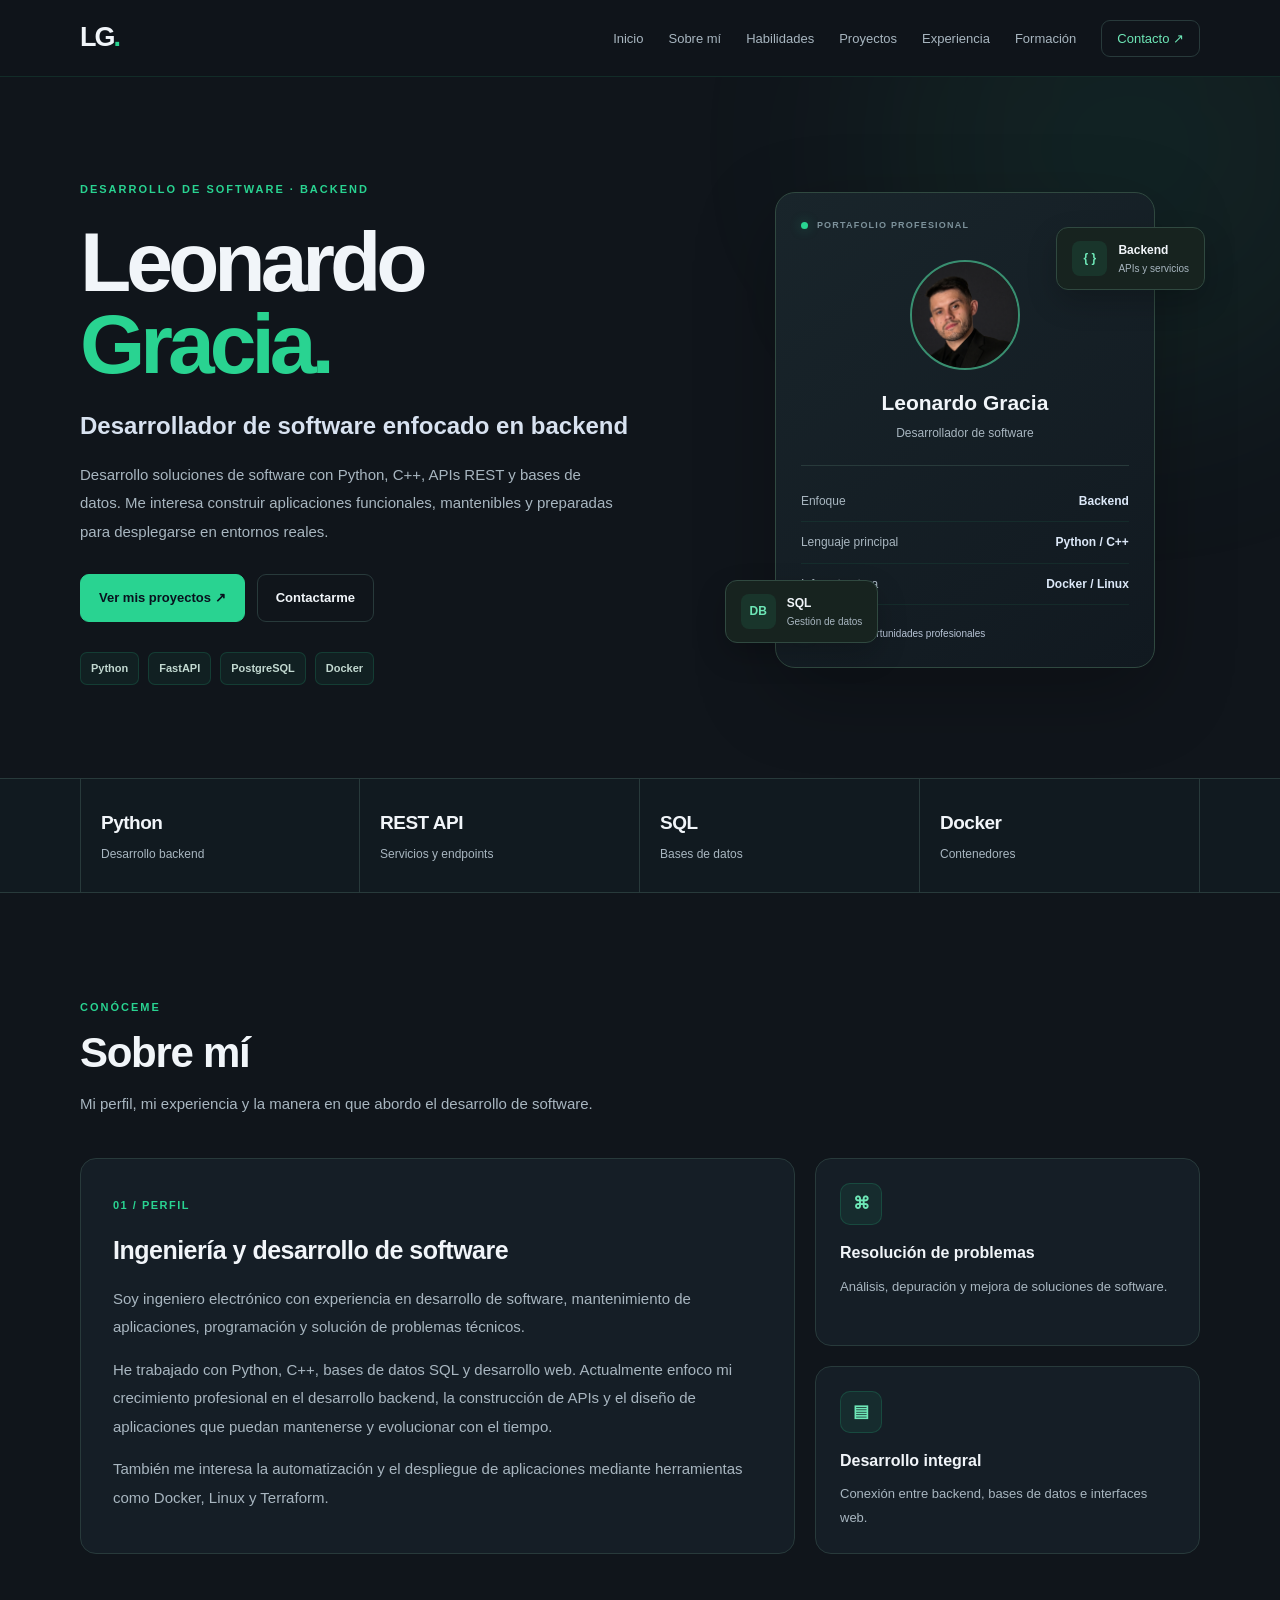
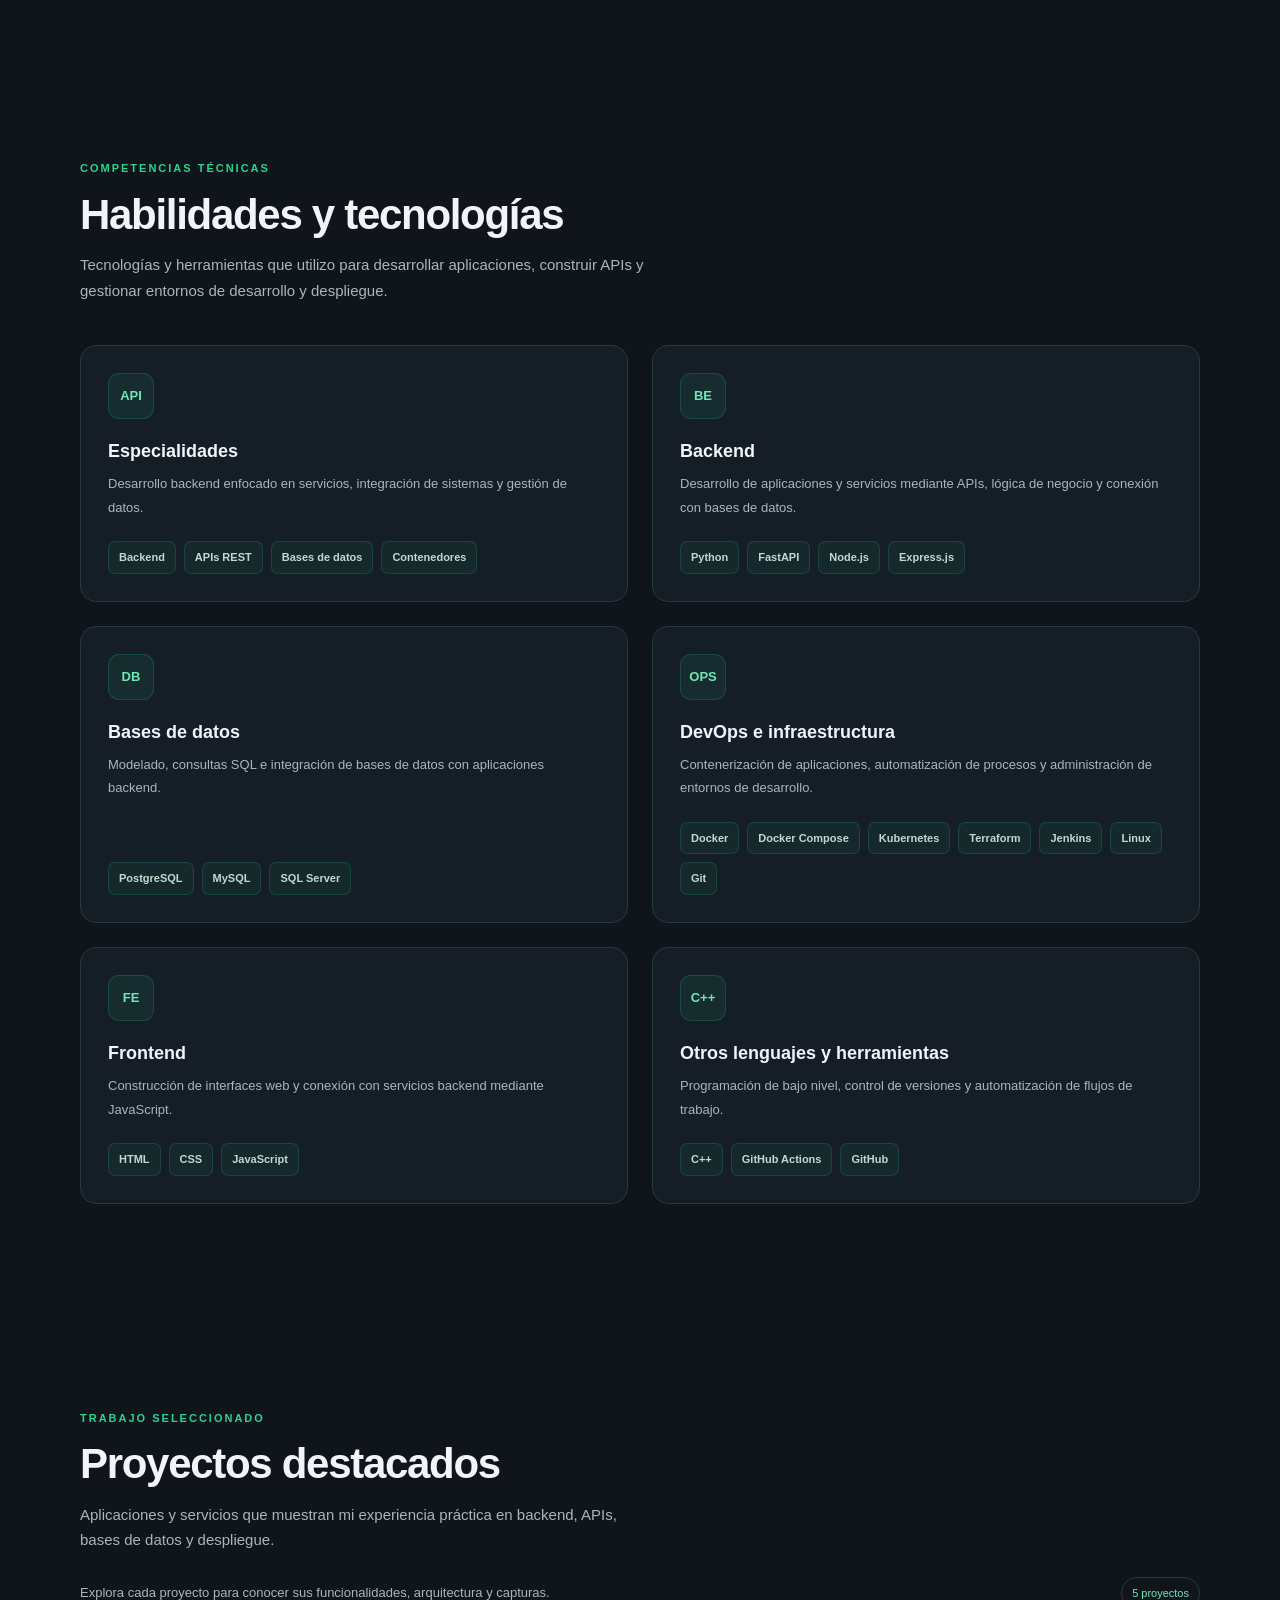
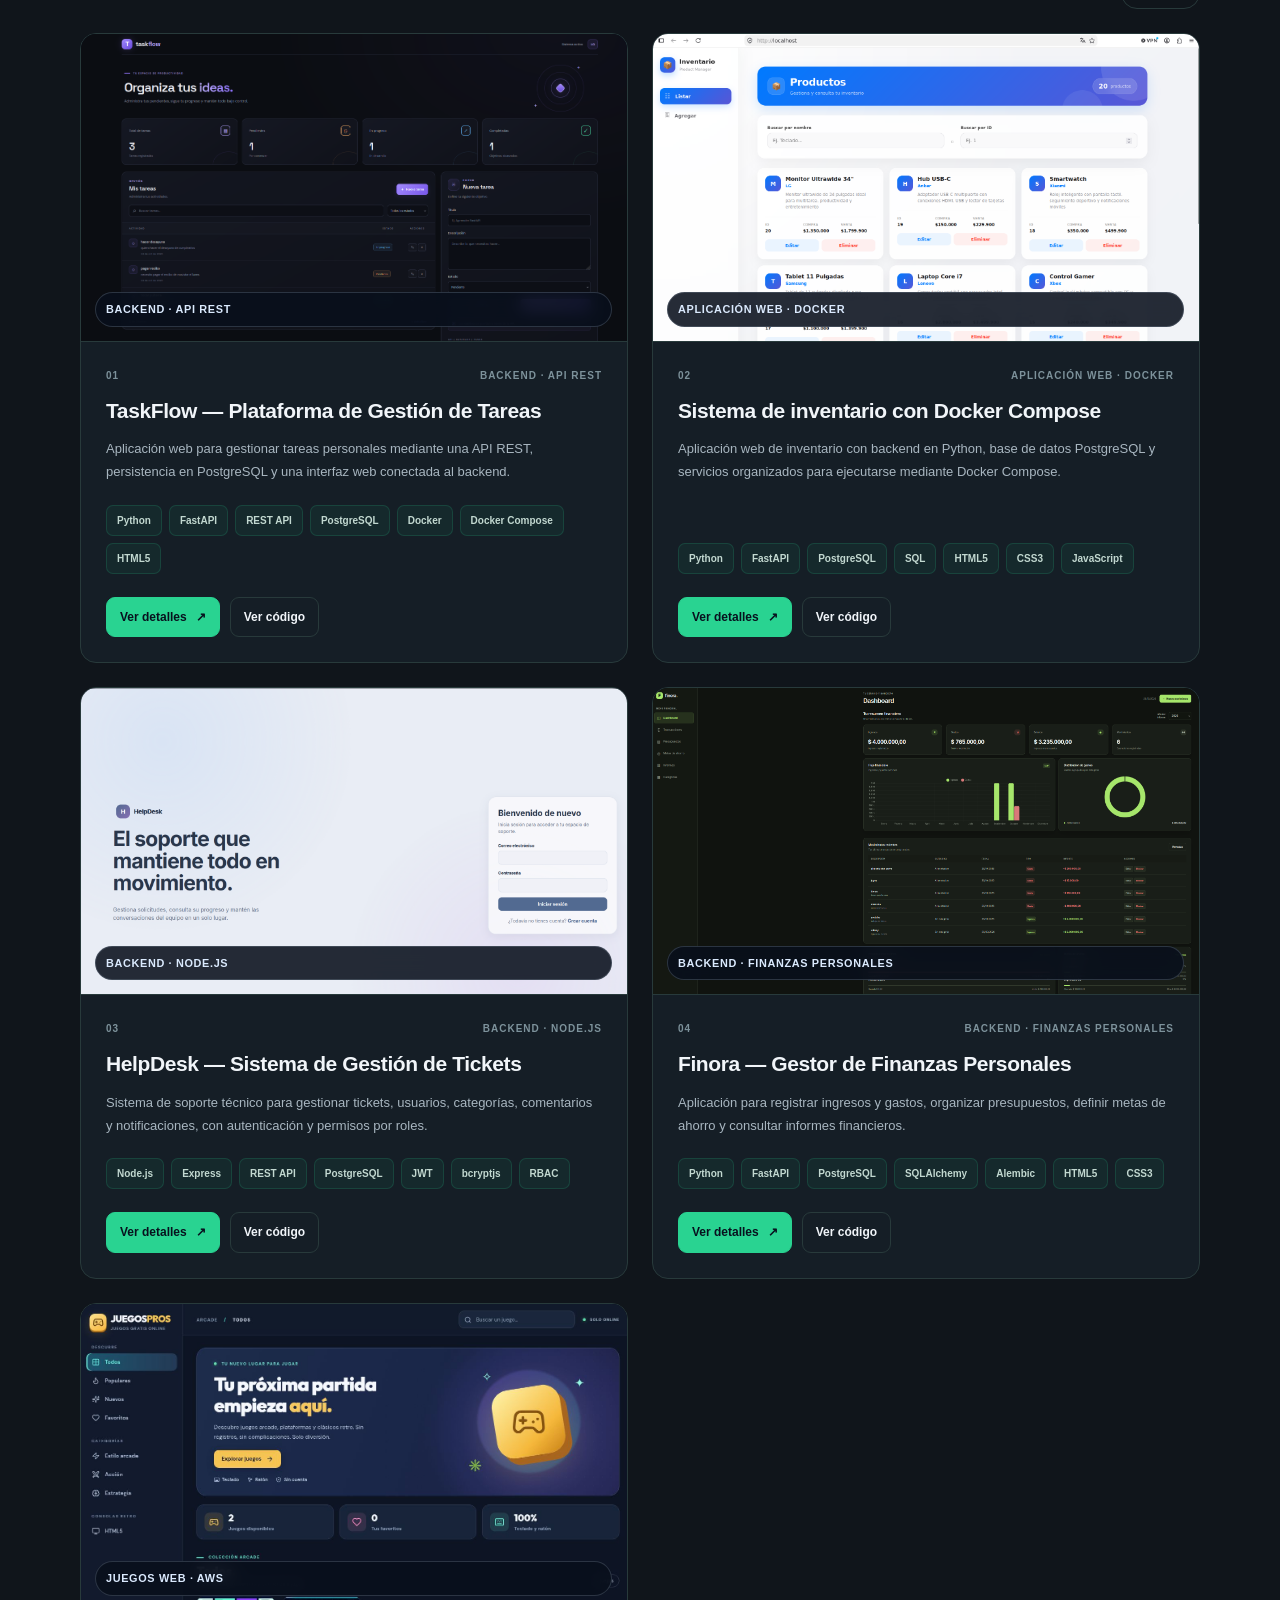
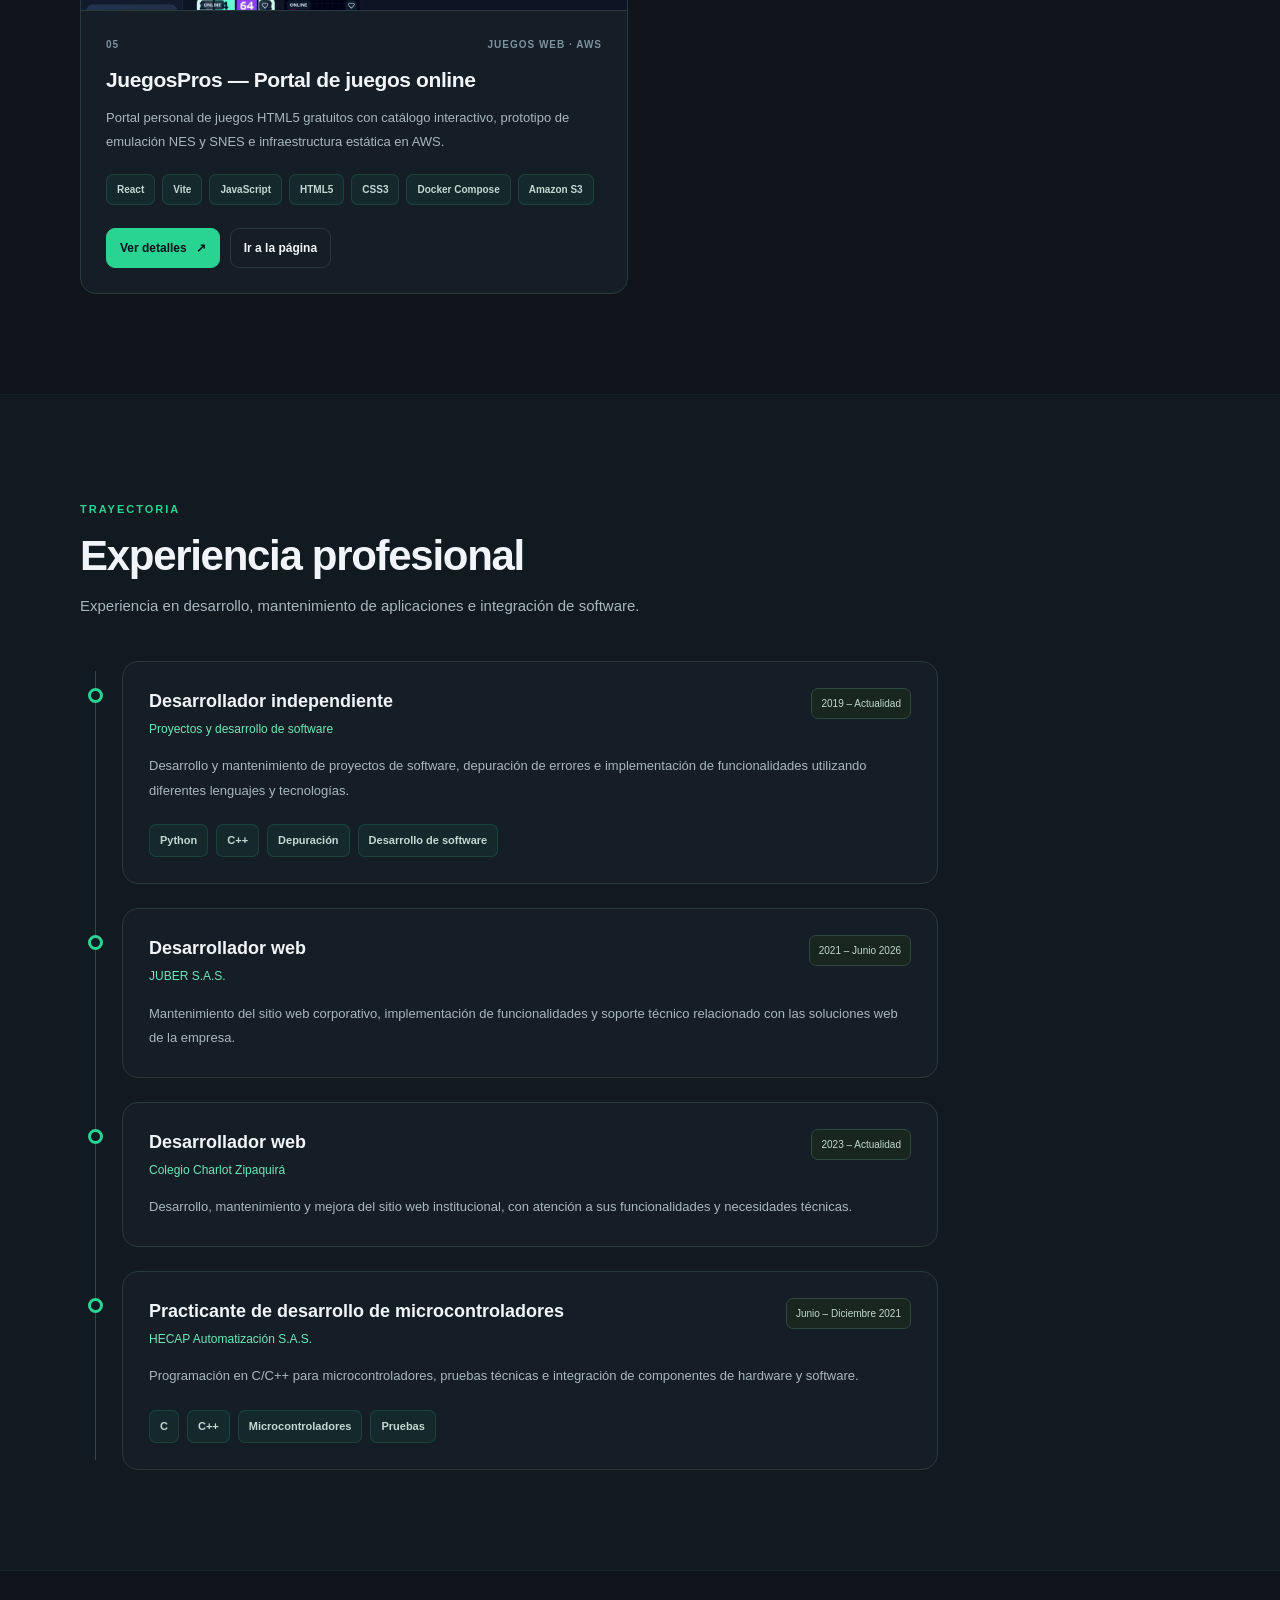
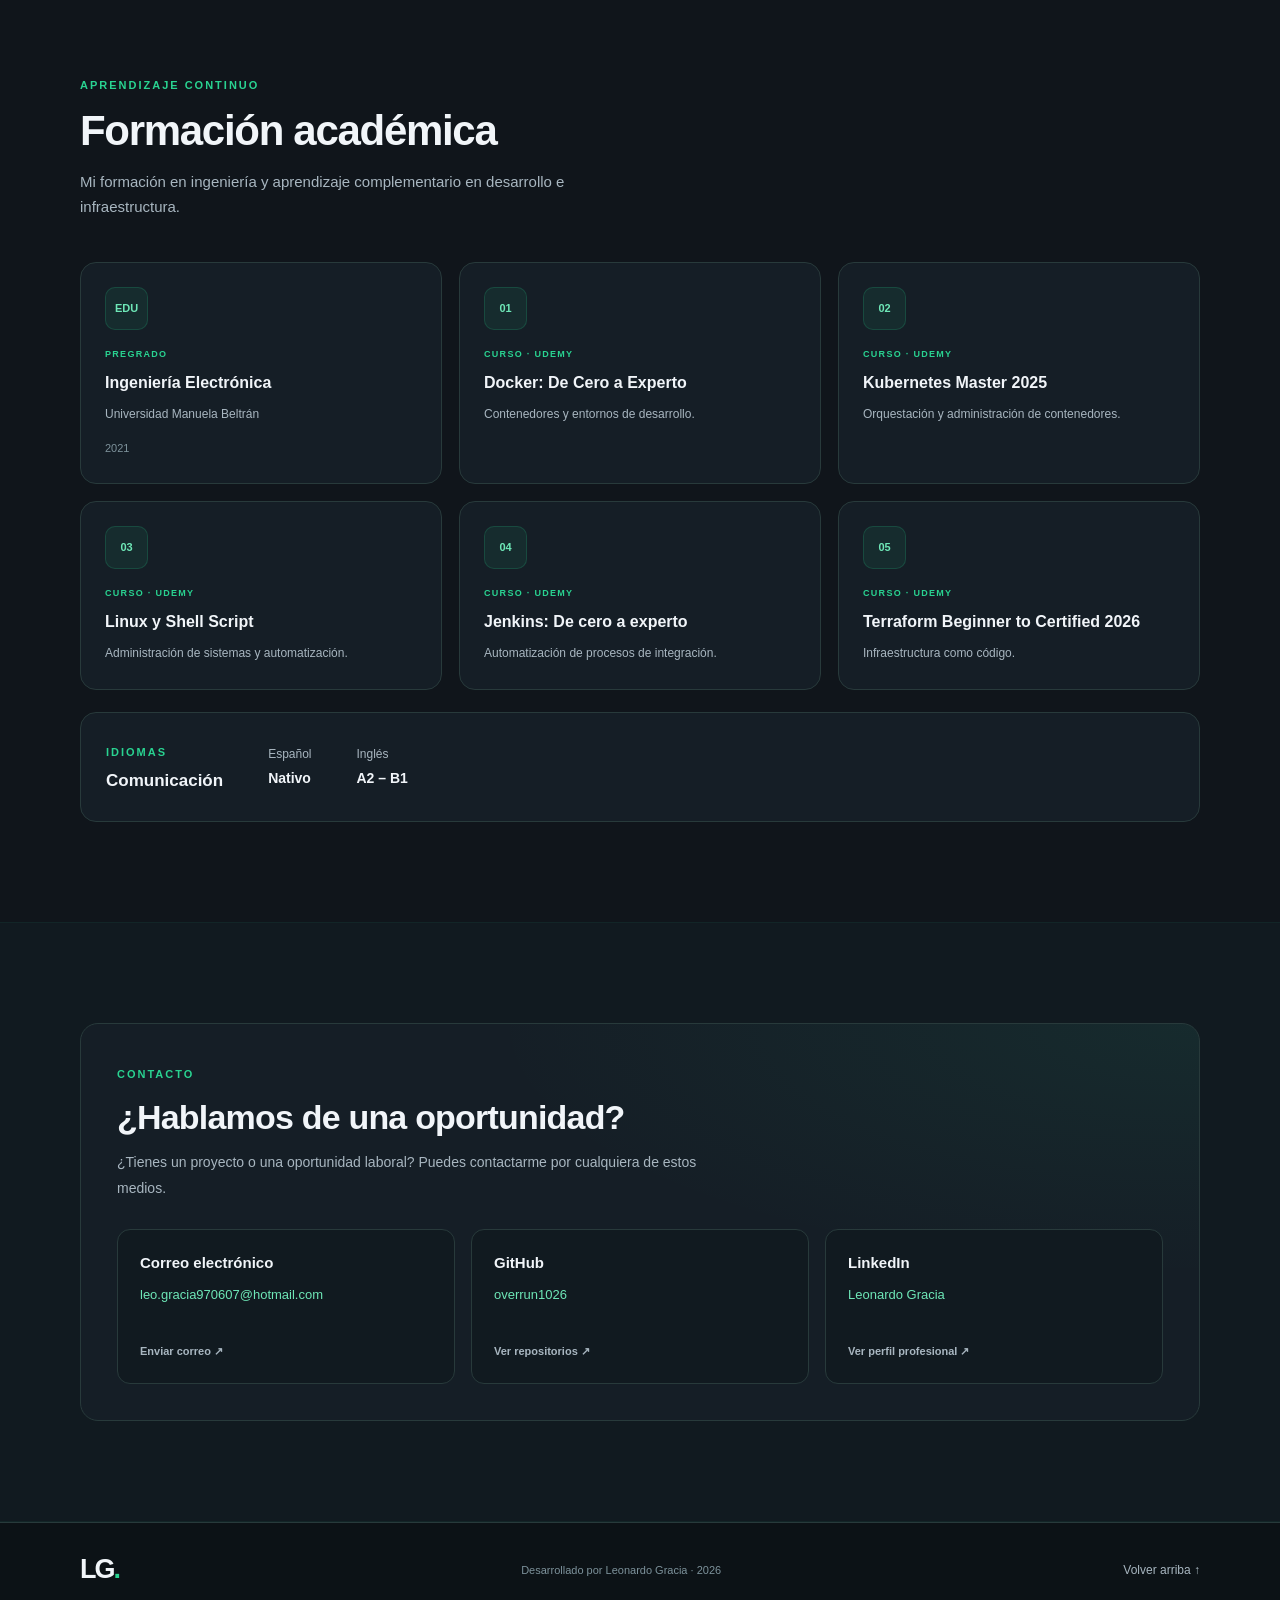
==== commit 093c466a: "Nuevo proyecto añadido" ====
--- a/index.html
+++ b/index.html
@@ -376,7 +376,7 @@
         </div>
         <div class="projects-toolbar">
           <p>Explora cada proyecto para conocer sus funcionalidades, arquitectura y capturas.</p>
-          <span class="projects-count" id="projects-count">4 proyectos</span>
+          <span class="projects-count" id="projects-count">5 proyectos</span>
         </div>
         <div class="projects-grid" id="projects-grid" aria-live="polite"></div>
       </div>
